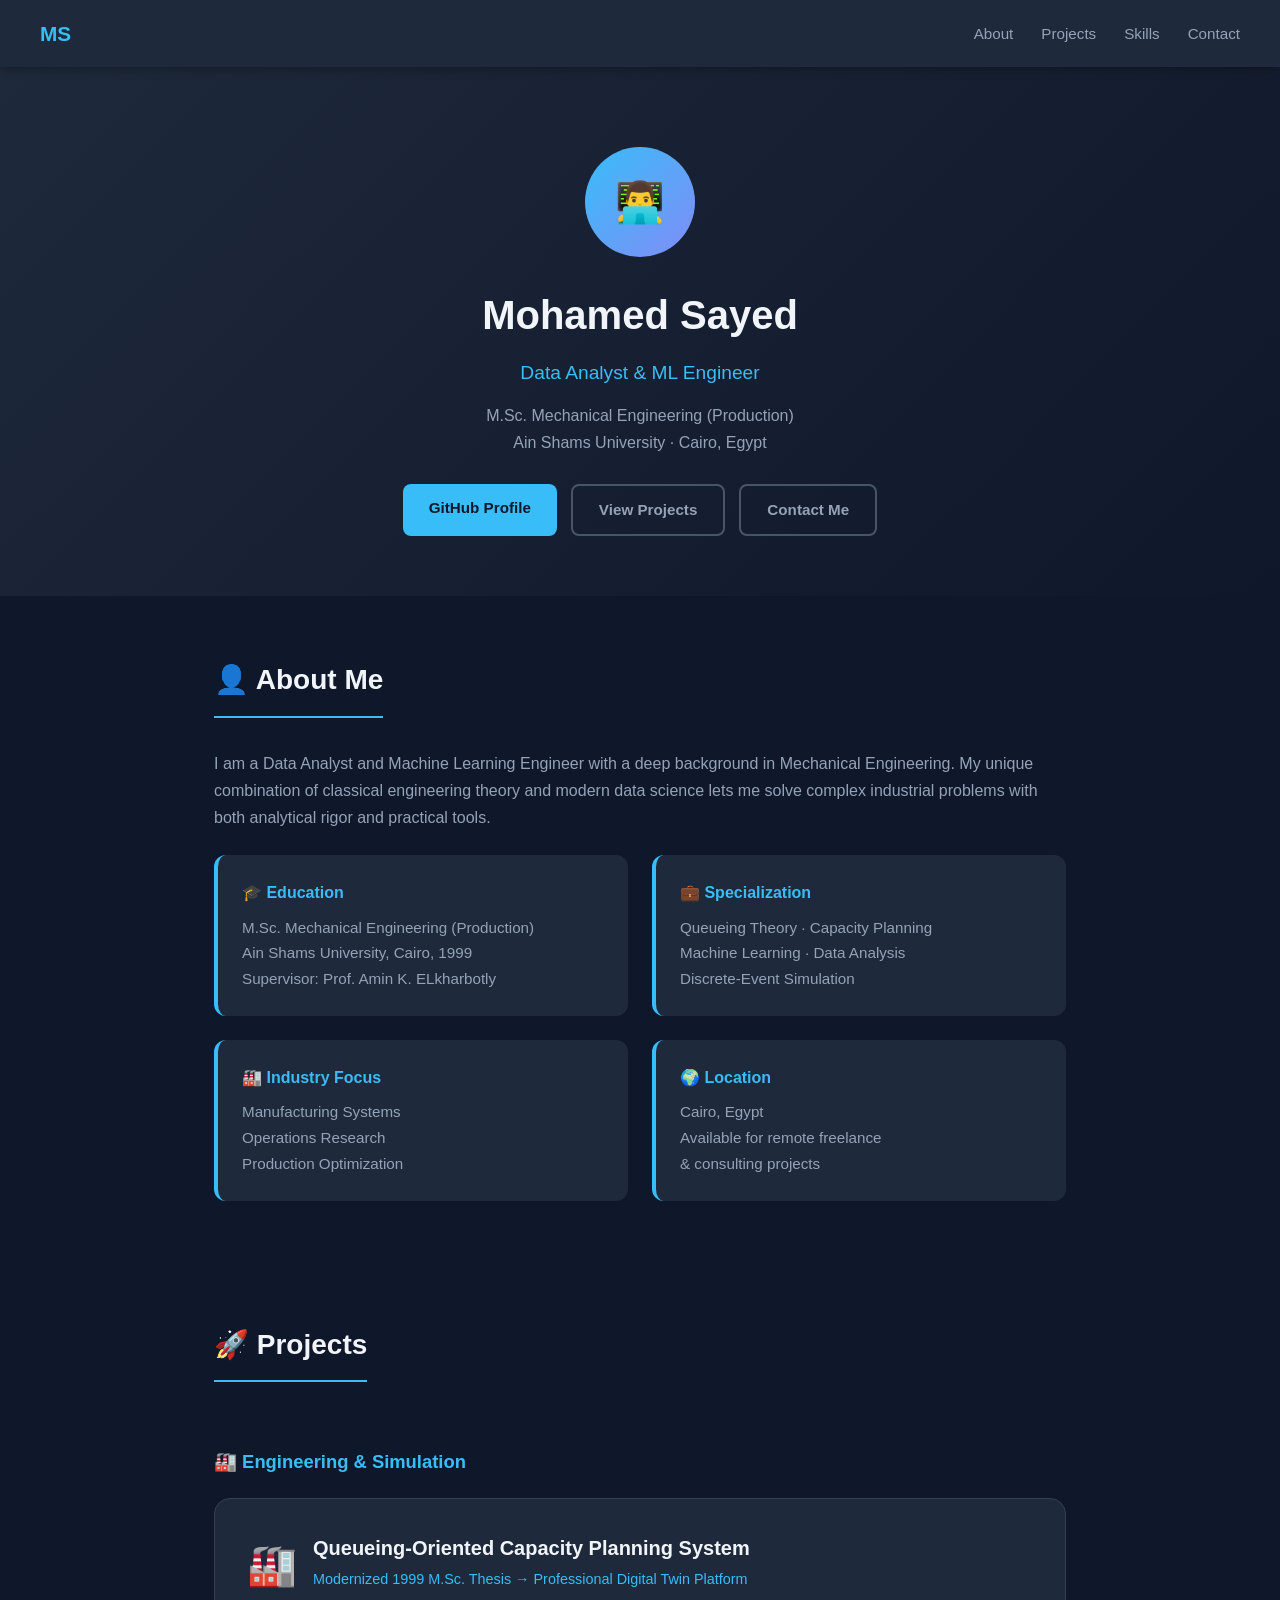
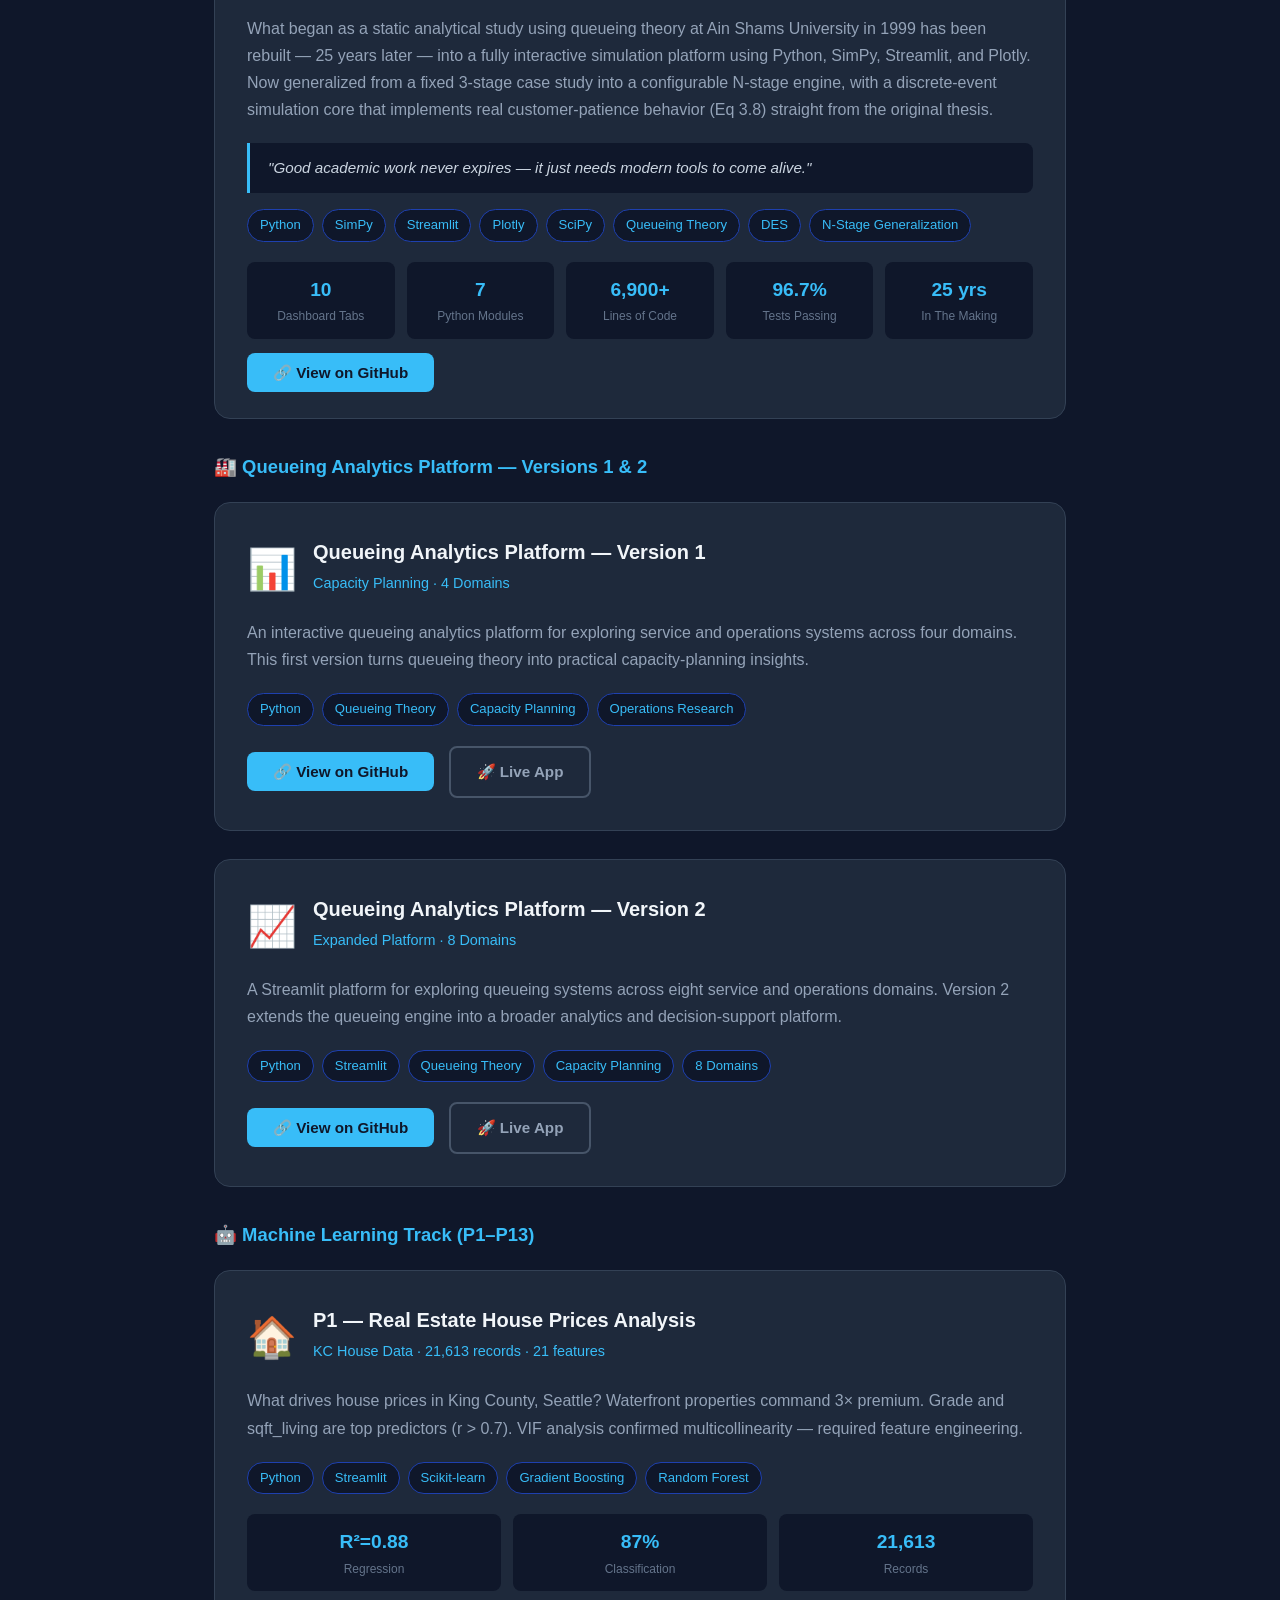
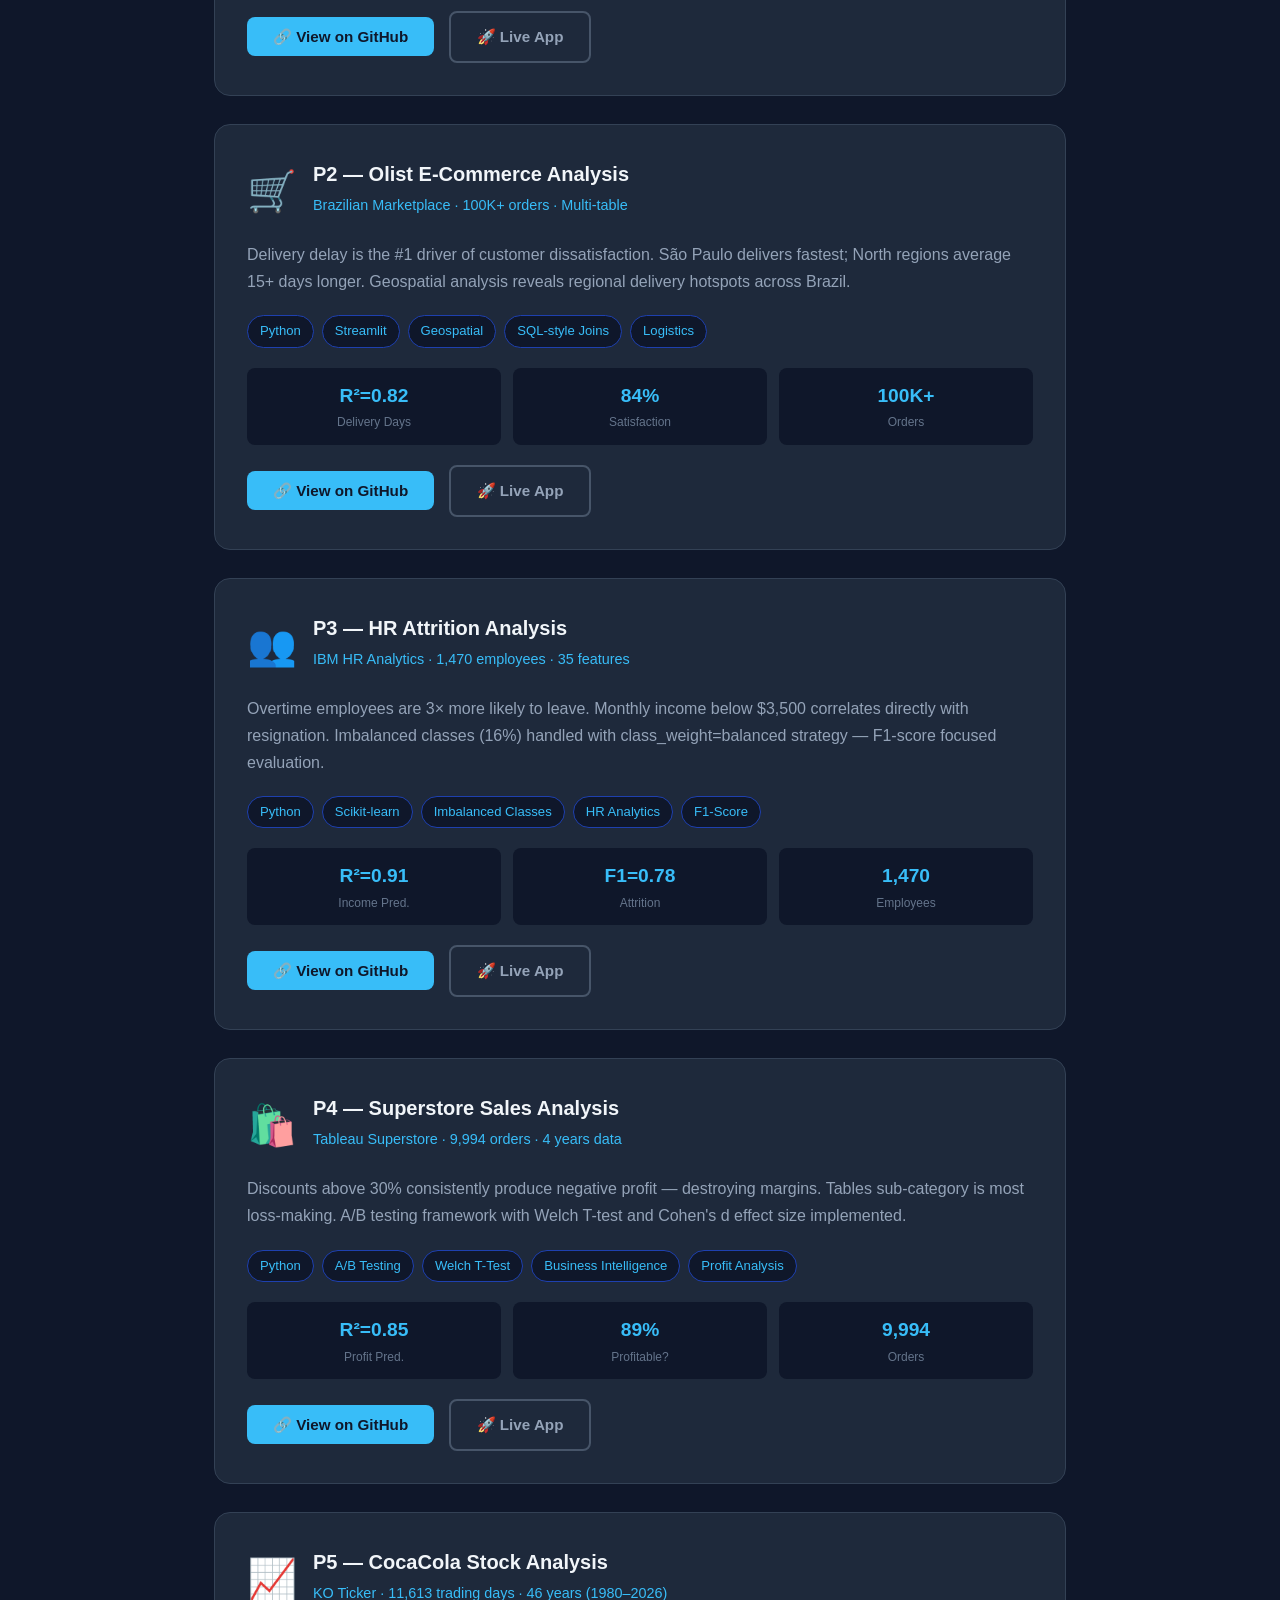
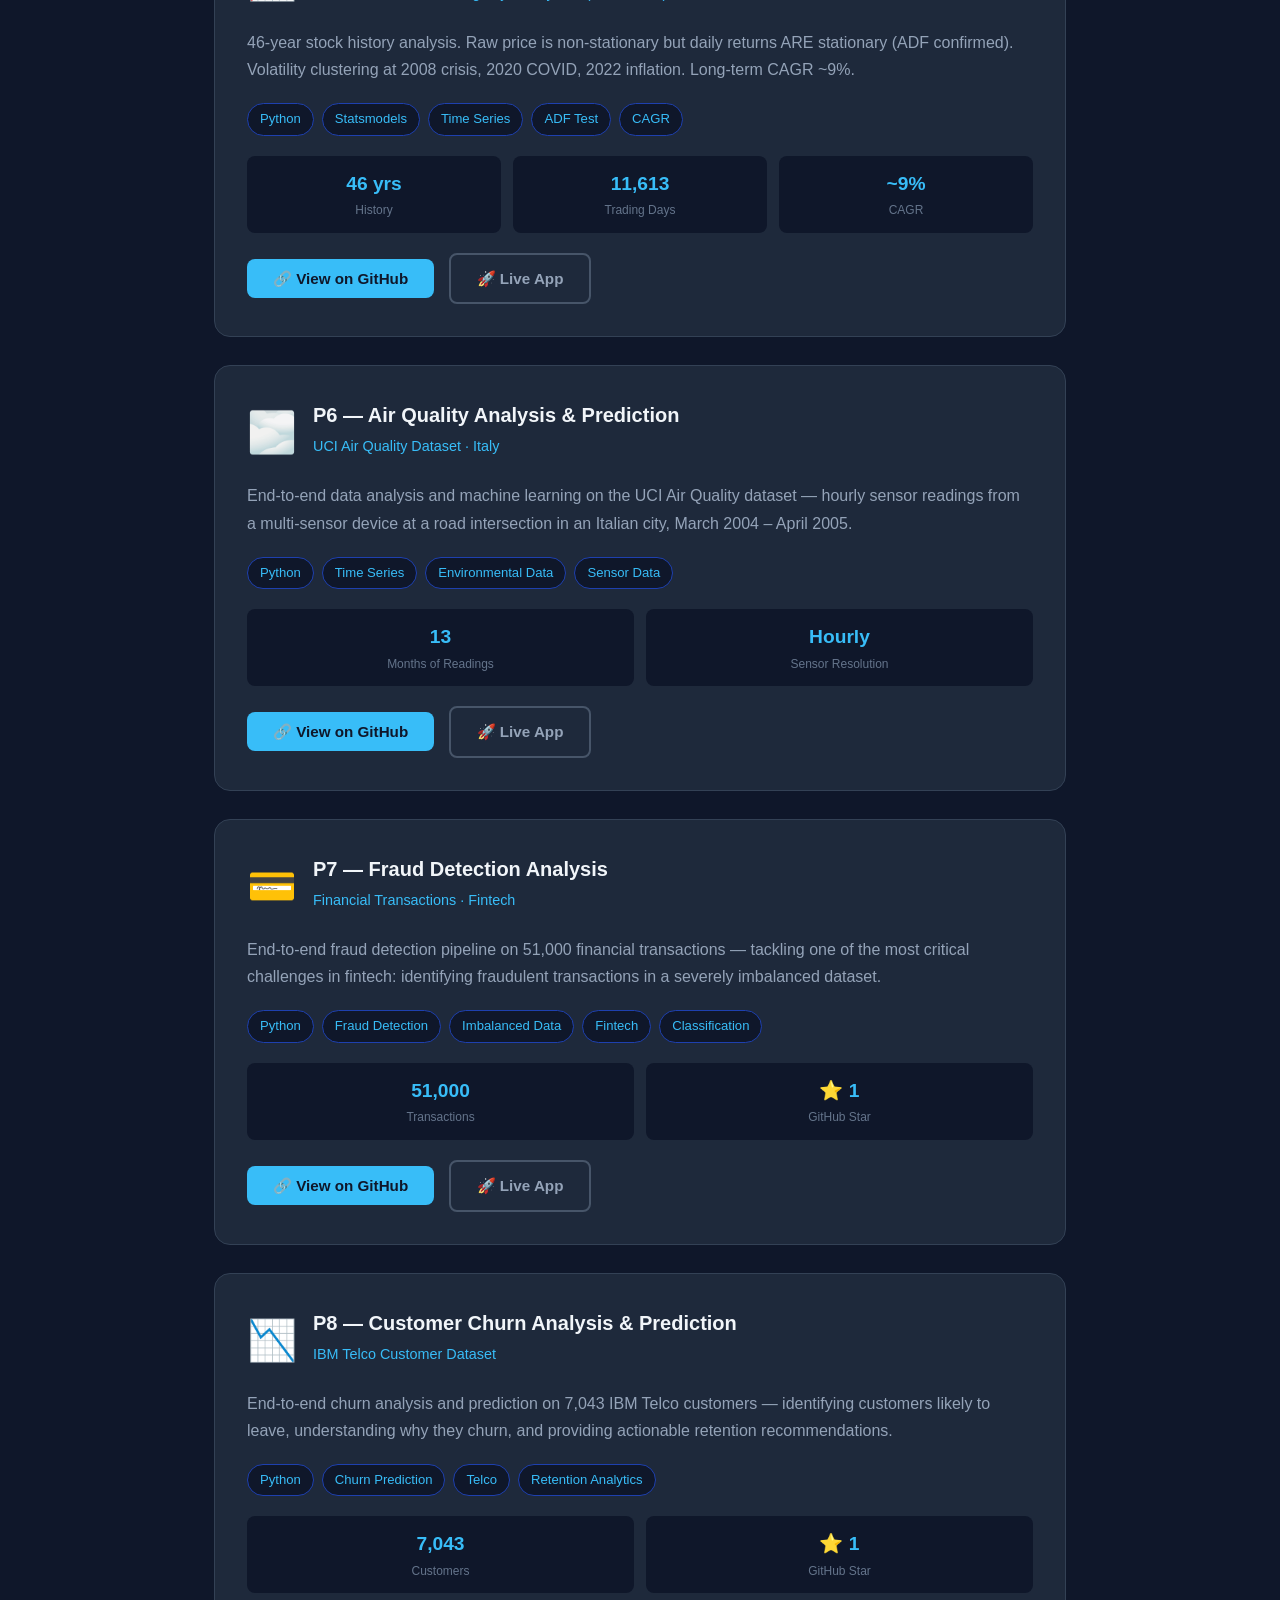
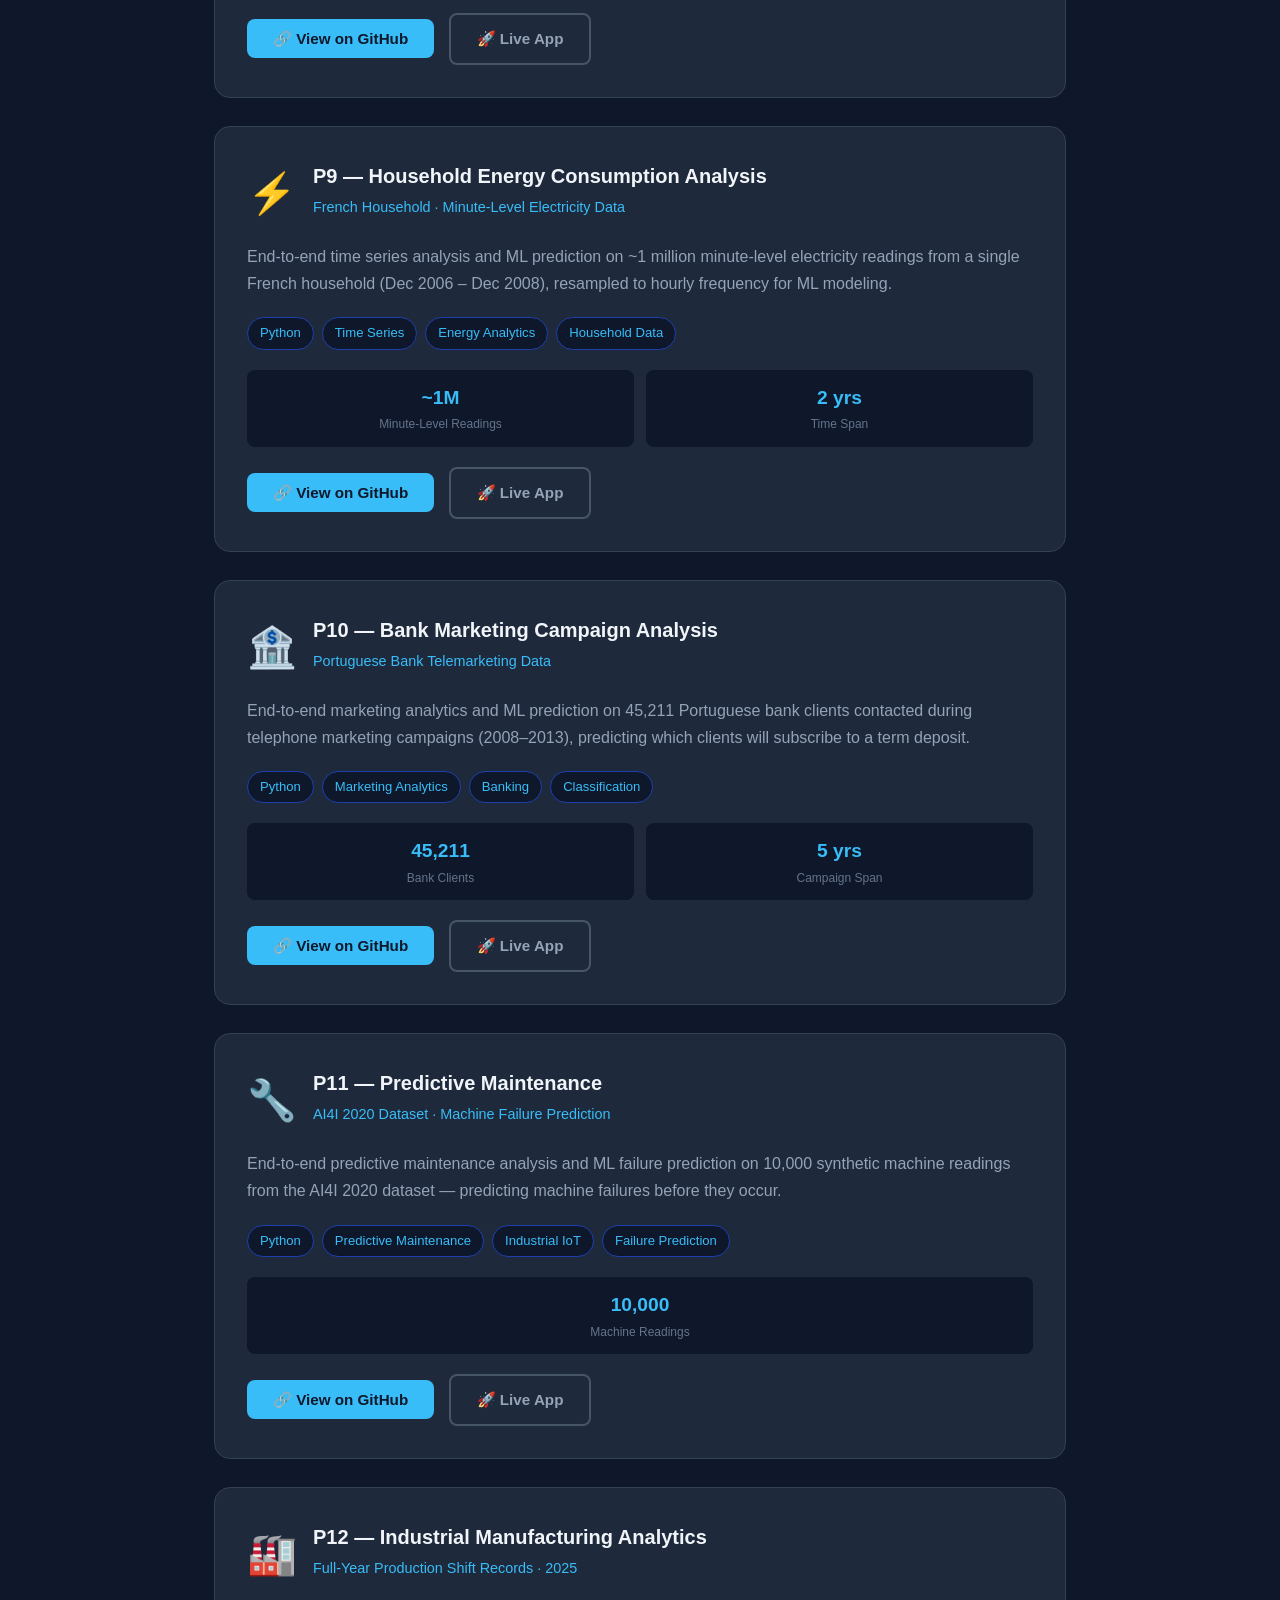
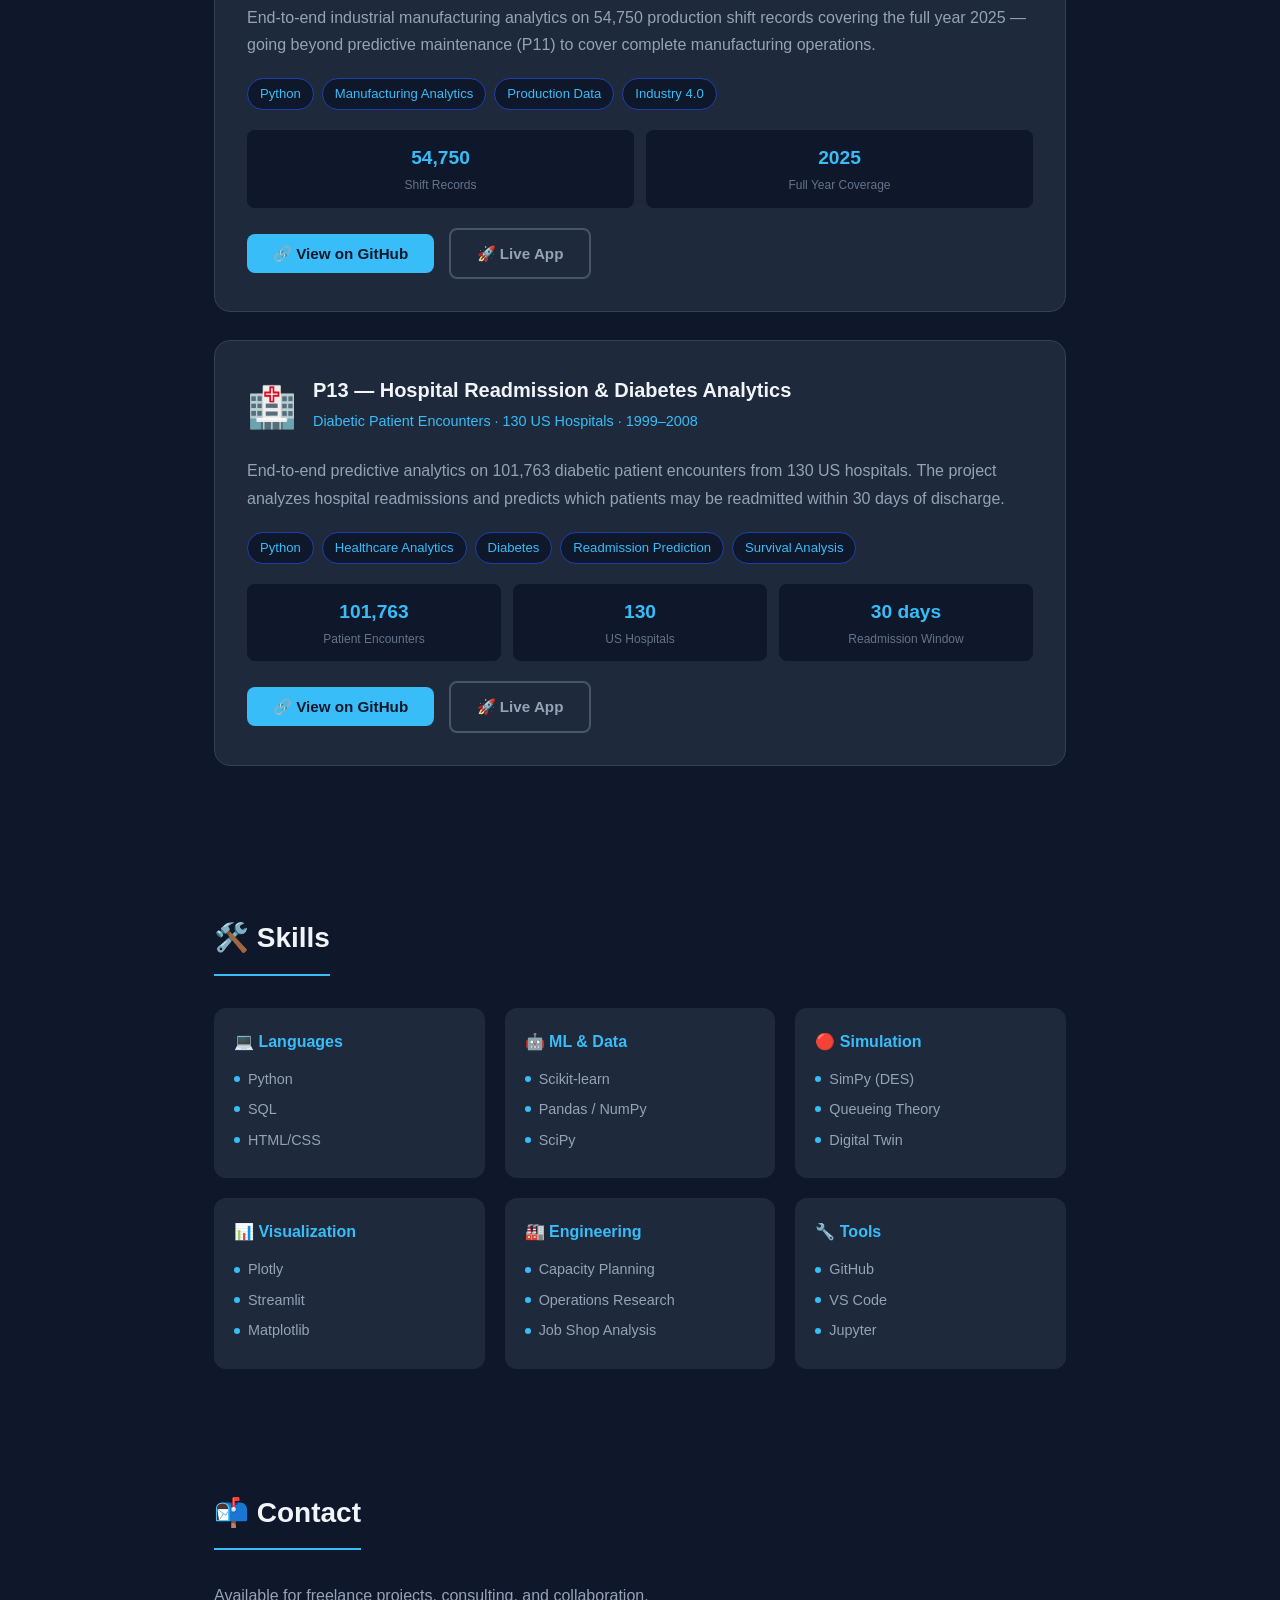
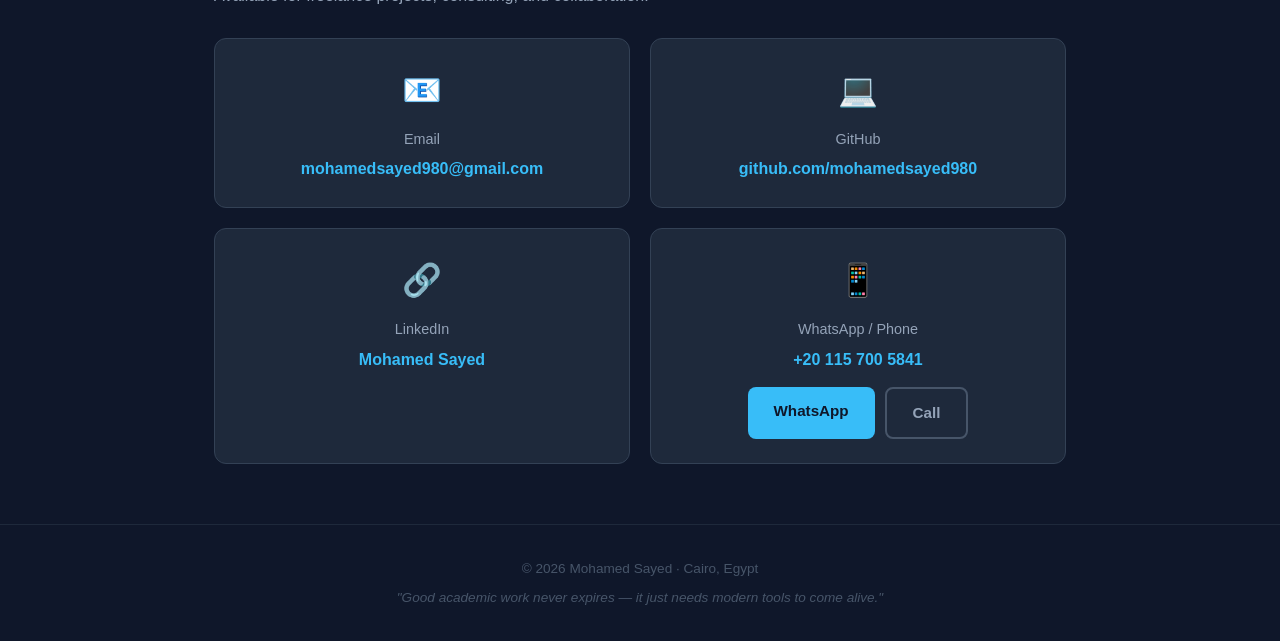
==== index.html @ 277eaaeb "Update print statement from 'Hello' to 'Goodbye'" ====
<!DOCTYPE html>
<html lang="en">
<head>
  <meta charset="UTF-8" />
  <title>Mohamed Sayed | Data Analyst · Manufacturing & Operations Analytics</title>
  <meta name="viewport" content="width=device-width, initial-scale=1.0" />
  <meta name="description" content="KPI dashboards, reporting, statistical analysis and predictive models for manufacturing and operations. 13 live projects.">
  <meta property="og:type" content="website">
  <meta property="og:title" content="Portfolio: 13 Data Analytics Projects | Mohamed Sayed">
  <meta property="og:description" content="KPI dashboards, reporting and predictive models for manufacturing and operations. 13 live Streamlit projects.">
  <meta property="og:url" content="https://mohamedsayed980.github.io/mysite/">
  <meta property="og:image" content="https://mohamedsayed980.github.io/mysite/preview.png">
  
  <style>
    * { margin: 0; padding: 0; box-sizing: border-box; }
    body { font-family: 'Segoe UI', Tahoma, Geneva, Verdana, sans-serif; background: #0f172a; color: #e2e8f0; line-height: 1.7; }
    nav { background: #1e293b; padding: 16px 40px; display: flex; justify-content: space-between; align-items: center; position: sticky; top: 0; z-index: 100; box-shadow: 0 2px 10px rgba(0,0,0,0.3); }
    nav .logo { font-size: 1.3rem; font-weight: 700; color: #38bdf8; }
    nav ul { list-style: none; display: flex; gap: 28px; }
    nav a { color: #94a3b8; text-decoration: none; font-size: 0.95rem; transition: color 0.2s; }
    nav a:hover { color: #38bdf8; }
    .hero { text-align: center; padding: 80px 20px 60px; background: linear-gradient(135deg, #1e293b 0%, #0f172a 100%); }
    .hero .avatar { width: 110px; height: 110px; border-radius: 50%; background: linear-gradient(135deg, #38bdf8, #818cf8); display: flex; align-items: center; justify-content: center; font-size: 2.5rem; margin: 0 auto 24px; }
    .hero h1 { font-size: 2.5rem; font-weight: 800; color: #f1f5f9; margin-bottom: 8px; }
    .hero h2 { font-size: 1.2rem; color: #38bdf8; font-weight: 500; margin-bottom: 12px; }
    .hero p { color: #94a3b8; max-width: 560px; margin: 0 auto 28px; }
    .hero-btns { display: flex; gap: 14px; justify-content: center; flex-wrap: wrap; }
    .btn { padding: 11px 26px; border-radius: 8px; text-decoration: none; font-weight: 600; font-size: 0.95rem; transition: all 0.2s; }
    .btn-primary { background: #38bdf8; color: #0f172a; }
    .btn-primary:hover { background: #0ea5e9; transform: translateY(-2px); }
    .btn-outline { border: 2px solid #475569; color: #94a3b8; }
    .btn-outline:hover { border-color: #38bdf8; color: #38bdf8; transform: translateY(-2px); }
    section { max-width: 900px; margin: 0 auto; padding: 60px 24px; }
    section h2 { font-size: 1.75rem; color: #f1f5f9; margin-bottom: 32px; padding-bottom: 12px; border-bottom: 2px solid #38bdf8; display: inline-block; }
    .cat-header { color: #38bdf8; margin: 32px 0 20px; font-size: 1.15rem; font-weight: 700; }
    .about-grid { display: grid; grid-template-columns: 1fr 1fr; gap: 24px; margin-top: 16px; }
    @media(max-width:640px){ .about-grid{ grid-template-columns:1fr; } }
    .about-card { background: #1e293b; border-radius: 12px; padding: 24px; border-left: 4px solid #38bdf8; }
    .about-card h4 { color: #38bdf8; margin-bottom: 8px; }
    .about-card p { color: #94a3b8; font-size: 0.95rem; }
    .project-card { background: #1e293b; border-radius: 16px; padding: 32px; margin-bottom: 28px; border: 1px solid #334155; transition: border-color 0.2s, transform 0.2s; }
    .project-card:hover { border-color: #38bdf8; transform: translateY(-3px); }
    .project-header { display: flex; align-items: flex-start; gap: 16px; margin-bottom: 16px; }
    .project-icon { font-size: 2.5rem; flex-shrink: 0; }
    .project-title { color: #f1f5f9; font-size: 1.25rem; font-weight: 700; }
    .project-subtitle { color: #38bdf8; font-size: 0.9rem; margin-top: 2px; }
    .project-desc { color: #94a3b8; margin-bottom: 20px; }
    .project-quote { background: #0f172a; border-left: 3px solid #38bdf8; padding: 12px 18px; margin: 16px 0; border-radius: 0 8px 8px 0; font-style: italic; color: #cbd5e1; font-size: 0.95rem; }
    .tags { display: flex; flex-wrap: wrap; gap: 8px; margin-bottom: 20px; }
    .tag { background: #0f172a; color: #38bdf8; padding: 4px 12px; border-radius: 20px; font-size: 0.82rem; border: 1px solid #1e40af; }
    .project-stats { display: grid; grid-template-columns: repeat(auto-fit, minmax(120px,1fr)); gap: 12px; margin-bottom: 20px; }
    .stat-box { background: #0f172a; padding: 12px; border-radius: 8px; text-align: center; }
    .stat-num { font-size: 1.2rem; font-weight: 700; color: #38bdf8; }
    .stat-lbl { font-size: 0.75rem; color: #64748b; }
    .skills-grid { display: grid; grid-template-columns: repeat(auto-fit, minmax(200px,1fr)); gap: 20px; }
    .skill-group { background: #1e293b; border-radius: 12px; padding: 20px; }
    .skill-group h4 { color: #38bdf8; margin-bottom: 12px; }
    .skill-item { display: flex; align-items: center; gap: 8px; color: #94a3b8; margin-bottom: 6px; font-size: 0.9rem; }
    .skill-dot { width: 6px; height: 6px; border-radius: 50%; background: #38bdf8; flex-shrink: 0; }
    .contact-grid { display: grid; grid-template-columns: 1fr 1fr; gap: 20px; }
    @media(max-width:640px){ .contact-grid{ grid-template-columns:1fr; } }
    .contact-card { background: #1e293b; border-radius: 12px; padding: 24px; text-align: center; text-decoration: none; transition: transform 0.2s, border-color 0.2s; border: 1px solid #334155; display: block; }
    .contact-card:hover { transform: translateY(-3px); border-color: #38bdf8; }
    .contact-icon { font-size: 2rem; margin-bottom: 10px; }
    .contact-label { color: #94a3b8; font-size: 0.9rem; margin-bottom: 4px; }
    .contact-value { color: #38bdf8; font-weight: 600; }
    footer { text-align: center; padding: 32px; color: #475569; font-size: 0.85rem; border-top: 1px solid #1e293b; }
  </style>
</head>
<body>

<nav>
  <div class="logo">MS</div>
  <ul>
    <li><a href="#about">About</a></li>
    <li><a href="#projects">Projects</a></li>
    <li><a href="#skills">Skills</a></li>
    <li><a href="#contact">Contact</a></li>
  </ul>
</nav>

<div class="hero">
  <div class="avatar">👨‍💻</div>
  <h1>Mohamed Sayed</h1>
  <h2>Data Analyst &amp; ML Engineer</h2>
  <p>M.Sc. Mechanical Engineering (Production)<br>Ain Shams University · Cairo, Egypt</p>
  <div class="hero-btns">
    <a href="https://github.com/mohamedsayed980" target="_blank" class="btn btn-primary">GitHub Profile</a>
    <a href="#projects" class="btn btn-outline">View Projects</a>
    <a href="#contact" class="btn btn-outline">Contact Me</a>
  </div>
</div>

<section id="about">
  <h2>👤 About Me</h2>
  <p style="color:#94a3b8; margin-bottom:24px;">I am a Data Analyst and Machine Learning Engineer with a deep background in Mechanical Engineering. My unique combination of classical engineering theory and modern data science lets me solve complex industrial problems with both analytical rigor and practical tools.</p>
  <div class="about-grid">
    <div class="about-card">
      <h4>🎓 Education</h4>
      <p>M.Sc. Mechanical Engineering (Production)<br>Ain Shams University, Cairo, 1999<br>Supervisor: Prof. Amin K. ELkharbotly</p>
    </div>
    <div class="about-card">
      <h4>💼 Specialization</h4>
      <p>Queueing Theory · Capacity Planning<br>Machine Learning · Data Analysis<br>Discrete-Event Simulation</p>
    </div>
    <div class="about-card">
      <h4>🏭 Industry Focus</h4>
      <p>Manufacturing Systems<br>Operations Research<br>Production Optimization</p>
    </div>
    <div class="about-card">
      <h4>🌍 Location</h4>
      <p>Cairo, Egypt<br>Available for remote freelance<br>&amp; consulting projects</p>
    </div>
  </div>
</section>

<section id="projects">
  <h2>🚀 Projects</h2>

  <!-- ── ENGINEERING ── -->
  <p class="cat-header">🏭 Engineering &amp; Simulation</p>

  <div class="project-card">
    <div class="project-header">
      <div class="project-icon">🏭</div>
      <div>
        <div class="project-title">Queueing-Oriented Capacity Planning System</div>
        <div class="project-subtitle">Modernized 1999 M.Sc. Thesis → Professional Digital Twin Platform</div>
      </div>
    </div>
    <p class="project-desc">What began as a static analytical study using queueing theory at Ain Shams University in 1999 has been rebuilt — 25 years later — into a fully interactive simulation platform using Python, SimPy, Streamlit, and Plotly. Now generalized from a fixed 3-stage case study into a configurable N-stage engine, with a discrete-event simulation core that implements real customer-patience behavior (Eq 3.8) straight from the original thesis.</p>
    <div class="project-quote">"Good academic work never expires — it just needs modern tools to come alive."</div>
    <div class="tags">
      <span class="tag">Python</span><span class="tag">SimPy</span><span class="tag">Streamlit</span><span class="tag">Plotly</span><span class="tag">SciPy</span><span class="tag">Queueing Theory</span><span class="tag">DES</span><span class="tag">N-Stage Generalization</span>
    </div>
    <div class="project-stats">
      <div class="stat-box"><div class="stat-num">10</div><div class="stat-lbl">Dashboard Tabs</div></div>
      <div class="stat-box"><div class="stat-num">7</div><div class="stat-lbl">Python Modules</div></div>
      <div class="stat-box"><div class="stat-num">6,900+</div><div class="stat-lbl">Lines of Code</div></div>
      <div class="stat-box"><div class="stat-num">96.7%</div><div class="stat-lbl">Tests Passing</div></div>
      <div class="stat-box"><div class="stat-num">25 yrs</div><div class="stat-lbl">In The Making</div></div>
    </div>
    <a href="https://github.com/mohamedsayed980/queueing-capacity-planning" target="_blank" class="btn btn-primary">🔗 View on GitHub</a>
  </div>

  <!-- ── QUEUEING ANALYTICS PLATFORM ── -->
  <p class="cat-header">🏭 Queueing Analytics Platform — Versions 1 &amp; 2</p>

  <div class="project-card">
    <div class="project-header">
      <div class="project-icon">📊</div>
      <div>
        <div class="project-title">Queueing Analytics Platform — Version 1</div>
        <div class="project-subtitle">Capacity Planning · 4 Domains</div>
      </div>
    </div>
    <p class="project-desc">An interactive queueing analytics platform for exploring service and operations systems across four domains. This first version turns queueing theory into practical capacity-planning insights.</p>
    <div class="tags">
      <span class="tag">Python</span><span class="tag">Queueing Theory</span><span class="tag">Capacity Planning</span><span class="tag">Operations Research</span>
    </div>
    <a href="https://github.com/mohamedsayed980/Queueing_Analytics_Platform_V_1_4Domains" target="_blank" rel="noopener noreferrer" class="btn btn-primary">🔗 View on GitHub</a>
    <a href="https://queuinganalyticsplatformv14domains-5uistojdus84x52pcknz9z.streamlit.app/" target="_blank" rel="noopener noreferrer" class="btn btn-outline" style="display:inline-block;margin-left:10px">🚀 Live App</a>
  </div>

  <div class="project-card">
    <div class="project-header">
      <div class="project-icon">📈</div>
      <div>
        <div class="project-title">Queueing Analytics Platform — Version 2</div>
        <div class="project-subtitle">Expanded Platform · 8 Domains</div>
      </div>
    </div>
    <p class="project-desc">A Streamlit platform for exploring queueing systems across eight service and operations domains. Version 2 extends the queueing engine into a broader analytics and decision-support platform.</p>
    <div class="tags">
      <span class="tag">Python</span><span class="tag">Streamlit</span><span class="tag">Queueing Theory</span><span class="tag">Capacity Planning</span><span class="tag">8 Domains</span>
    </div>
    <a href="https://github.com/mohamedsayed980/Queueing_Analytics-_Platform_V2_-8Domains" target="_blank" rel="noopener noreferrer" class="btn btn-primary">🔗 View on GitHub</a>
    <a href="https://queueinganalytics-platformv2-8domains-btknnzgkztu7dndfwwjeq8.streamlit.app/" target="_blank" rel="noopener noreferrer" class="btn btn-outline" style="display:inline-block;margin-left:10px">🚀 Live App</a>
  </div>
  <!-- ── ML TRACK ── -->
  <p class="cat-header">🤖 Machine Learning Track (P1–P13)</p>

  <div class="project-card">
    <div class="project-header">
      <div class="project-icon">🏠</div>
      <div>
        <div class="project-title">P1 — Real Estate House Prices Analysis</div>
        <div class="project-subtitle">KC House Data · 21,613 records · 21 features</div>
      </div>
    </div>
    <p class="project-desc">What drives house prices in King County, Seattle? Waterfront properties command 3× premium. Grade and sqft_living are top predictors (r &gt; 0.7). VIF analysis confirmed multicollinearity — required feature engineering.</p>
    <div class="tags">
      <span class="tag">Python</span><span class="tag">Streamlit</span><span class="tag">Scikit-learn</span><span class="tag">Gradient Boosting</span><span class="tag">Random Forest</span>
    </div>
    <div class="project-stats">
      <div class="stat-box"><div class="stat-num">R²=0.88</div><div class="stat-lbl">Regression</div></div>
      <div class="stat-box"><div class="stat-num">87%</div><div class="stat-lbl">Classification</div></div>
      <div class="stat-box"><div class="stat-num">21,613</div><div class="stat-lbl">Records</div></div>
    </div>
    <a href="https://github.com/mohamedsayed980/House_Prices_Analysis" target="_blank" class="btn btn-primary">🔗 View on GitHub</a>
    <a href="https://housepricesanalysis-nfcbtigbexd9d2s5sg86hy.streamlit.app/" target="_blank" rel="noopener noreferrer" class="btn btn-outline" style="display:inline-block;margin-left:10px">🚀 Live App</a>
  </div>

  <div class="project-card">
    <div class="project-header">
      <div class="project-icon">🛒</div>
      <div>
        <div class="project-title">P2 — Olist E-Commerce Analysis</div>
        <div class="project-subtitle">Brazilian Marketplace · 100K+ orders · Multi-table</div>
      </div>
    </div>
    <p class="project-desc">Delivery delay is the #1 driver of customer dissatisfaction. São Paulo delivers fastest; North regions average 15+ days longer. Geospatial analysis reveals regional delivery hotspots across Brazil.</p>
    <div class="tags">
      <span class="tag">Python</span><span class="tag">Streamlit</span><span class="tag">Geospatial</span><span class="tag">SQL-style Joins</span><span class="tag">Logistics</span>
    </div>
    <div class="project-stats">
      <div class="stat-box"><div class="stat-num">R²=0.82</div><div class="stat-lbl">Delivery Days</div></div>
      <div class="stat-box"><div class="stat-num">84%</div><div class="stat-lbl">Satisfaction</div></div>
      <div class="stat-box"><div class="stat-num">100K+</div><div class="stat-lbl">Orders</div></div>
    </div>
    <a href="https://github.com/mohamedsayed980/P2_Olist-E-Commerce-Brazil-" target="_blank" class="btn btn-primary">🔗 View on GitHub</a>
    <a href="https://g87ymnum6ncifmbfdz2h5f.streamlit.app/" target="_blank" rel="noopener noreferrer" class="btn btn-outline" style="display:inline-block;margin-left:10px">🚀 Live App</a>
  </div>

  <div class="project-card">
    <div class="project-header">
      <div class="project-icon">👥</div>
      <div>
        <div class="project-title">P3 — HR Attrition Analysis</div>
        <div class="project-subtitle">IBM HR Analytics · 1,470 employees · 35 features</div>
      </div>
    </div>
    <p class="project-desc">Overtime employees are 3× more likely to leave. Monthly income below $3,500 correlates directly with resignation. Imbalanced classes (16%) handled with class_weight=balanced strategy — F1-score focused evaluation.</p>
    <div class="tags">
      <span class="tag">Python</span><span class="tag">Scikit-learn</span><span class="tag">Imbalanced Classes</span><span class="tag">HR Analytics</span><span class="tag">F1-Score</span>
    </div>
    <div class="project-stats">
      <div class="stat-box"><div class="stat-num">R²=0.91</div><div class="stat-lbl">Income Pred.</div></div>
      <div class="stat-box"><div class="stat-num">F1=0.78</div><div class="stat-lbl">Attrition</div></div>
      <div class="stat-box"><div class="stat-num">1,470</div><div class="stat-lbl">Employees</div></div>
    </div>
    <a href="https://github.com/mohamedsayed980/P3-IBM_HR_employee-Attrition" target="_blank" class="btn btn-primary">🔗 View on GitHub</a>
    <a href="https://p3-ibmhremployee-attrition.streamlit.app/" target="_blank" rel="noopener noreferrer" class="btn btn-outline" style="display:inline-block;margin-left:10px">🚀 Live App</a>
  </div>

  <div class="project-card">
    <div class="project-header">
      <div class="project-icon">🛍️</div>
      <div>
        <div class="project-title">P4 — Superstore Sales Analysis</div>
        <div class="project-subtitle">Tableau Superstore · 9,994 orders · 4 years data</div>
      </div>
    </div>
    <p class="project-desc">Discounts above 30% consistently produce negative profit — destroying margins. Tables sub-category is most loss-making. A/B testing framework with Welch T-test and Cohen's d effect size implemented.</p>
    <div class="tags">
      <span class="tag">Python</span><span class="tag">A/B Testing</span><span class="tag">Welch T-Test</span><span class="tag">Business Intelligence</span><span class="tag">Profit Analysis</span>
    </div>
    <div class="project-stats">
      <div class="stat-box"><div class="stat-num">R²=0.85</div><div class="stat-lbl">Profit Pred.</div></div>
      <div class="stat-box"><div class="stat-num">89%</div><div class="stat-lbl">Profitable?</div></div>
      <div class="stat-box"><div class="stat-num">9,994</div><div class="stat-lbl">Orders</div></div>
    </div>
    <a href="https://github.com/mohamedsayed980/P4_Superstore-_-2015-2018" target="_blank" class="btn btn-primary">🔗 View on GitHub</a>
    <a href="https://p4superstore--2015-2018-bqt5juoslyute9cgnpxbxo.streamlit.app/" target="_blank" rel="noopener noreferrer" class="btn btn-outline" style="display:inline-block;margin-left:10px">🚀 Live App</a>
  </div>

  <div class="project-card">
    <div class="project-header">
      <div class="project-icon">📈</div>
      <div>
        <div class="project-title">P5 — CocaCola Stock Analysis</div>
        <div class="project-subtitle">KO Ticker · 11,613 trading days · 46 years (1980–2026)</div>
      </div>
    </div>
    <p class="project-desc">46-year stock history analysis. Raw price is non-stationary but daily returns ARE stationary (ADF confirmed). Volatility clustering at 2008 crisis, 2020 COVID, 2022 inflation. Long-term CAGR ~9%.</p>
    <div class="tags">
      <span class="tag">Python</span><span class="tag">Statsmodels</span><span class="tag">Time Series</span><span class="tag">ADF Test</span><span class="tag">CAGR</span>
    </div>
    <div class="project-stats">
      <div class="stat-box"><div class="stat-num">46 yrs</div><div class="stat-lbl">History</div></div>
      <div class="stat-box"><div class="stat-num">11,613</div><div class="stat-lbl">Trading Days</div></div>
      <div class="stat-box"><div class="stat-num">~9%</div><div class="stat-lbl">CAGR</div></div>
    </div>
    <a href="https://github.com/mohamedsayed980/P5_KO_CocaCola_Stock_Prices_1980_2026" target="_blank" class="btn btn-primary">🔗 View on GitHub</a>
    <a href="https://p5-kococacolastockprices19802026-ksh4wmggbfm8qctmnjd3z9.streamlit.app/" target="_blank" rel="noopener noreferrer" class="btn btn-outline" style="display:inline-block;margin-left:10px">🚀 Live App</a>
  </div>

  <div class="project-card">
    <div class="project-header">
      <div class="project-icon">🌫️</div>
      <div>
        <div class="project-title">P6 — Air Quality Analysis & Prediction</div>
        <div class="project-subtitle">UCI Air Quality Dataset · Italy</div>
      </div>
    </div>
    <p class="project-desc">End-to-end data analysis and machine learning on the UCI Air Quality dataset — hourly sensor readings from a multi-sensor device at a road intersection in an Italian city, March 2004 – April 2005.</p>
    <div class="tags">
      <span class="tag">Python</span><span class="tag">Time Series</span><span class="tag">Environmental Data</span><span class="tag">Sensor Data</span>
    </div>
    <div class="project-stats">
      <div class="stat-box"><div class="stat-num">13</div><div class="stat-lbl">Months of Readings</div></div>
      <div class="stat-box"><div class="stat-num">Hourly</div><div class="stat-lbl">Sensor Resolution</div></div>
    </div>
    <a href="https://github.com/mohamedsayed980/-P6-Air-Quality-Analysis-Prediction" target="_blank" class="btn btn-primary">🔗 View on GitHub</a>
    <a href="https://p6-air-quality-analysis-prediction.streamlit.app/" target="_blank" rel="noopener noreferrer" class="btn btn-outline" style="display:inline-block;margin-left:10px">🚀 Live App</a>
  </div>

  <div class="project-card">
    <div class="project-header">
      <div class="project-icon">💳</div>
      <div>
        <div class="project-title">P7 — Fraud Detection Analysis</div>
        <div class="project-subtitle">Financial Transactions · Fintech</div>
      </div>
    </div>
    <p class="project-desc">End-to-end fraud detection pipeline on 51,000 financial transactions — tackling one of the most critical challenges in fintech: identifying fraudulent transactions in a severely imbalanced dataset.</p>
    <div class="tags">
      <span class="tag">Python</span><span class="tag">Fraud Detection</span><span class="tag">Imbalanced Data</span><span class="tag">Fintech</span><span class="tag">Classification</span>
    </div>
    <div class="project-stats">
      <div class="stat-box"><div class="stat-num">51,000</div><div class="stat-lbl">Transactions</div></div>
      <div class="stat-box"><div class="stat-num">⭐ 1</div><div class="stat-lbl">GitHub Star</div></div>
    </div>
    <a href="https://github.com/mohamedsayed980/P7_Fraud-Detection-Analysis" target="_blank" class="btn btn-primary">🔗 View on GitHub</a>
    <a href="https://p7-fraud-detection-analysis-ncm4akmgttfcwia7sbnmb9.streamlit.app/" target="_blank" rel="noopener noreferrer" class="btn btn-outline" style="display:inline-block;margin-left:10px">🚀 Live App</a>
  </div>

  <div class="project-card">
    <div class="project-header">
      <div class="project-icon">📉</div>
      <div>
        <div class="project-title">P8 — Customer Churn Analysis & Prediction</div>
        <div class="project-subtitle">IBM Telco Customer Dataset</div>
      </div>
    </div>
    <p class="project-desc">End-to-end churn analysis and prediction on 7,043 IBM Telco customers — identifying customers likely to leave, understanding why they churn, and providing actionable retention recommendations.</p>
    <div class="tags">
      <span class="tag">Python</span><span class="tag">Churn Prediction</span><span class="tag">Telco</span><span class="tag">Retention Analytics</span>
    </div>
    <div class="project-stats">
      <div class="stat-box"><div class="stat-num">7,043</div><div class="stat-lbl">Customers</div></div>
      <div class="stat-box"><div class="stat-num">⭐ 1</div><div class="stat-lbl">GitHub Star</div></div>
    </div>
    <a href="https://github.com/mohamedsayed980/-P8-Customer-Churn-Analysis-Prediction" target="_blank" class="btn btn-primary">🔗 View on GitHub</a>
    <a href="https://p8-customer-churn-analysis-prediction.streamlit.app/" target="_blank" rel="noopener noreferrer" class="btn btn-outline" style="display:inline-block;margin-left:10px">🚀 Live App</a>
  </div>

  <div class="project-card">
    <div class="project-header">
      <div class="project-icon">⚡</div>
      <div>
        <div class="project-title">P9 — Household Energy Consumption Analysis</div>
        <div class="project-subtitle">French Household · Minute-Level Electricity Data</div>
      </div>
    </div>
    <p class="project-desc">End-to-end time series analysis and ML prediction on ~1 million minute-level electricity readings from a single French household (Dec 2006 – Dec 2008), resampled to hourly frequency for ML modeling.</p>
    <div class="tags">
      <span class="tag">Python</span><span class="tag">Time Series</span><span class="tag">Energy Analytics</span><span class="tag">Household Data</span>
    </div>
    <div class="project-stats">
      <div class="stat-box"><div class="stat-num">~1M</div><div class="stat-lbl">Minute-Level Readings</div></div>
      <div class="stat-box"><div class="stat-num">2 yrs</div><div class="stat-lbl">Time Span</div></div>
    </div>
    <a href="https://github.com/mohamedsayed980/-P9-Household-Energy-Consumption-Analysis-Prediction" target="_blank" class="btn btn-primary">🔗 View on GitHub</a>
    <a href="https://p9-household-energy-consumption-analysis-prediction.streamlit.app/" target="_blank" rel="noopener noreferrer" class="btn btn-outline" style="display:inline-block;margin-left:10px">🚀 Live App</a>
  </div>

  <div class="project-card">
    <div class="project-header">
      <div class="project-icon">🏦</div>
      <div>
        <div class="project-title">P10 — Bank Marketing Campaign Analysis</div>
        <div class="project-subtitle">Portuguese Bank Telemarketing Data</div>
      </div>
    </div>
    <p class="project-desc">End-to-end marketing analytics and ML prediction on 45,211 Portuguese bank clients contacted during telephone marketing campaigns (2008–2013), predicting which clients will subscribe to a term deposit.</p>
    <div class="tags">
      <span class="tag">Python</span><span class="tag">Marketing Analytics</span><span class="tag">Banking</span><span class="tag">Classification</span>
    </div>
    <div class="project-stats">
      <div class="stat-box"><div class="stat-num">45,211</div><div class="stat-lbl">Bank Clients</div></div>
      <div class="stat-box"><div class="stat-num">5 yrs</div><div class="stat-lbl">Campaign Span</div></div>
    </div>
    <a href="https://github.com/mohamedsayed980/-P10-Bank-Marketing-Campaign-Analysis-Prediction" target="_blank" class="btn btn-primary">🔗 View on GitHub</a>
    <a href="https://p10-bank-marketing-campaign-analysis-prediction.streamlit.app/" target="_blank" rel="noopener noreferrer" class="btn btn-outline" style="display:inline-block;margin-left:10px">🚀 Live App</a>
  </div>

  <div class="project-card">
    <div class="project-header">
      <div class="project-icon">🔧</div>
      <div>
        <div class="project-title">P11 — Predictive Maintenance</div>
        <div class="project-subtitle">AI4I 2020 Dataset · Machine Failure Prediction</div>
      </div>
    </div>
    <p class="project-desc">End-to-end predictive maintenance analysis and ML failure prediction on 10,000 synthetic machine readings from the AI4I 2020 dataset — predicting machine failures before they occur.</p>
    <div class="tags">
      <span class="tag">Python</span><span class="tag">Predictive Maintenance</span><span class="tag">Industrial IoT</span><span class="tag">Failure Prediction</span>
    </div>
    <div class="project-stats">
      <div class="stat-box"><div class="stat-num">10,000</div><div class="stat-lbl">Machine Readings</div></div>
    </div>
    <a href="https://github.com/mohamedsayed980/P11_predictive_maintenance_AI4I2020" target="_blank" class="btn btn-primary">🔗 View on GitHub</a>
    <a href="https://m3-p11-predictive-maintenance.streamlit.app/" target="_blank" rel="noopener noreferrer" class="btn btn-outline" style="display:inline-block;margin-left:10px">🚀 Live App</a>
  </div>

  <div class="project-card">
    <div class="project-header">
      <div class="project-icon">🏭</div>
      <div>
        <div class="project-title">P12 — Industrial Manufacturing Analytics</div>
        <div class="project-subtitle">Full-Year Production Shift Records · 2025</div>
      </div>
    </div>
    <p class="project-desc">End-to-end industrial manufacturing analytics on 54,750 production shift records covering the full year 2025 — going beyond predictive maintenance (P11) to cover complete manufacturing operations.</p>
    <div class="tags">
      <span class="tag">Python</span><span class="tag">Manufacturing Analytics</span><span class="tag">Production Data</span><span class="tag">Industry 4.0</span>
    </div>
    <div class="project-stats">
      <div class="stat-box"><div class="stat-num">54,750</div><div class="stat-lbl">Shift Records</div></div>
      <div class="stat-box"><div class="stat-num">2025</div><div class="stat-lbl">Full Year Coverage</div></div>
    </div>
    <a href="https://github.com/mohamedsayed980/P12_industrial_manufacturing_dataset_realistic" target="_blank" class="btn btn-primary">🔗 View on GitHub</a>
    <a href="https://m3-p12-industrial-manufacturing-dataset-realistic.streamlit.app/" target="_blank" rel="noopener noreferrer" class="btn btn-outline" style="display:inline-block;margin-left:10px">🚀 Live App</a>
  </div>


  <div class="project-card">
    <div class="project-header">
      <div class="project-icon">🏥</div>
      <div>
        <div class="project-title">P13 — Hospital Readmission &amp; Diabetes Analytics</div>
        <div class="project-subtitle">Diabetic Patient Encounters · 130 US Hospitals · 1999–2008</div>
      </div>
    </div>
    <p class="project-desc">End-to-end predictive analytics on 101,763 diabetic patient encounters from 130 US hospitals. The project analyzes hospital readmissions and predicts which patients may be readmitted within 30 days of discharge.</p>
    <div class="tags">
      <span class="tag">Python</span><span class="tag">Healthcare Analytics</span><span class="tag">Diabetes</span><span class="tag">Readmission Prediction</span><span class="tag">Survival Analysis</span>
    </div>
    <div class="project-stats">
      <div class="stat-box"><div class="stat-num">101,763</div><div class="stat-lbl">Patient Encounters</div></div>
      <div class="stat-box"><div class="stat-num">130</div><div class="stat-lbl">US Hospitals</div></div>
      <div class="stat-box"><div class="stat-num">30 days</div><div class="stat-lbl">Readmission Window</div></div>
    </div>
    <a href="https://github.com/mohamedsayed980/P13--Hospital-Readmission-Diabetes-Healthcare-Survival-curve-LOS" target="_blank" rel="noopener noreferrer" class="btn btn-primary">🔗 View on GitHub</a>
    <a href="https://p13--hospital-readmission-diabetes-healthcare-survival-curve-l.streamlit.app/" target="_blank" rel="noopener noreferrer" class="btn btn-outline" style="display:inline-block;margin-left:10px">🚀 Live App</a>
  </div>

</section>

<section id="skills">
  <h2>🛠️ Skills</h2>
  <div class="skills-grid">
    <div class="skill-group">
      <h4>💻 Languages</h4>
      <div class="skill-item"><div class="skill-dot"></div>Python</div>
      <div class="skill-item"><div class="skill-dot"></div>SQL</div>
      <div class="skill-item"><div class="skill-dot"></div>HTML/CSS</div>
    </div>
    <div class="skill-group">
      <h4>🤖 ML &amp; Data</h4>
      <div class="skill-item"><div class="skill-dot"></div>Scikit-learn</div>
      <div class="skill-item"><div class="skill-dot"></div>Pandas / NumPy</div>
      <div class="skill-item"><div class="skill-dot"></div>SciPy</div>
    </div>
    <div class="skill-group">
      <h4>🔴 Simulation</h4>
      <div class="skill-item"><div class="skill-dot"></div>SimPy (DES)</div>
      <div class="skill-item"><div class="skill-dot"></div>Queueing Theory</div>
      <div class="skill-item"><div class="skill-dot"></div>Digital Twin</div>
    </div>
    <div class="skill-group">
      <h4>📊 Visualization</h4>
      <div class="skill-item"><div class="skill-dot"></div>Plotly</div>
      <div class="skill-item"><div class="skill-dot"></div>Streamlit</div>
      <div class="skill-item"><div class="skill-dot"></div>Matplotlib</div>
    </div>
    <div class="skill-group">
      <h4>🏭 Engineering</h4>
      <div class="skill-item"><div class="skill-dot"></div>Capacity Planning</div>
      <div class="skill-item"><div class="skill-dot"></div>Operations Research</div>
      <div class="skill-item"><div class="skill-dot"></div>Job Shop Analysis</div>
    </div>
    <div class="skill-group">
      <h4>🔧 Tools</h4>
      <div class="skill-item"><div class="skill-dot"></div>GitHub</div>
      <div class="skill-item"><div class="skill-dot"></div>VS Code</div>
      <div class="skill-item"><div class="skill-dot"></div>Jupyter</div>
    </div>
  </div>
</section>

<section id="contact">
  <h2>📬 Contact</h2>
  <p style="color:#94a3b8; margin-bottom:28px;">Available for freelance projects, consulting, and collaboration.</p>
  <div class="contact-grid">
    <a href="mailto:mohamedsayed980@gmail.com" class="contact-card">
      <div class="contact-icon">📧</div>
      <div class="contact-label">Email</div>
      <div class="contact-value">mohamedsayed980@gmail.com</div>
    </a>
    <a href="https://github.com/mohamedsayed980" target="_blank" class="contact-card">
      <div class="contact-icon">💻</div>
      <div class="contact-label">GitHub</div>
      <div class="contact-value">github.com/mohamedsayed980</div>
    </a>
    <a href="https://www.linkedin.com/in/mohamed-sayed-egemac/" target="_blank" rel="noopener noreferrer" class="contact-card">
      <div class="contact-icon">🔗</div>
      <div class="contact-label">LinkedIn</div>
      <div class="contact-value">Mohamed Sayed</div>
    </a>
    <div class="contact-card">
      <div class="contact-icon">📱</div>
      <div class="contact-label">WhatsApp / Phone</div>
      <div class="contact-value">+20 115 700 5841</div>
      <div style="display:flex;gap:10px;justify-content:center;flex-wrap:wrap;margin-top:14px;">
        <a href="https://wa.me/201157005841" target="_blank" rel="noopener noreferrer" class="btn btn-primary">WhatsApp</a>
        <a href="tel:+201157005841" class="btn btn-outline">Call</a>
      </div>
    </div>
  </div>
</section>

<footer>
  <p>© 2026 Mohamed Sayed · Cairo, Egypt</p>
  <p style="margin-top:6px;"><em>"Good academic work never expires — it just needs modern tools to come alive."</em></p>
</footer>

</body>
</html>
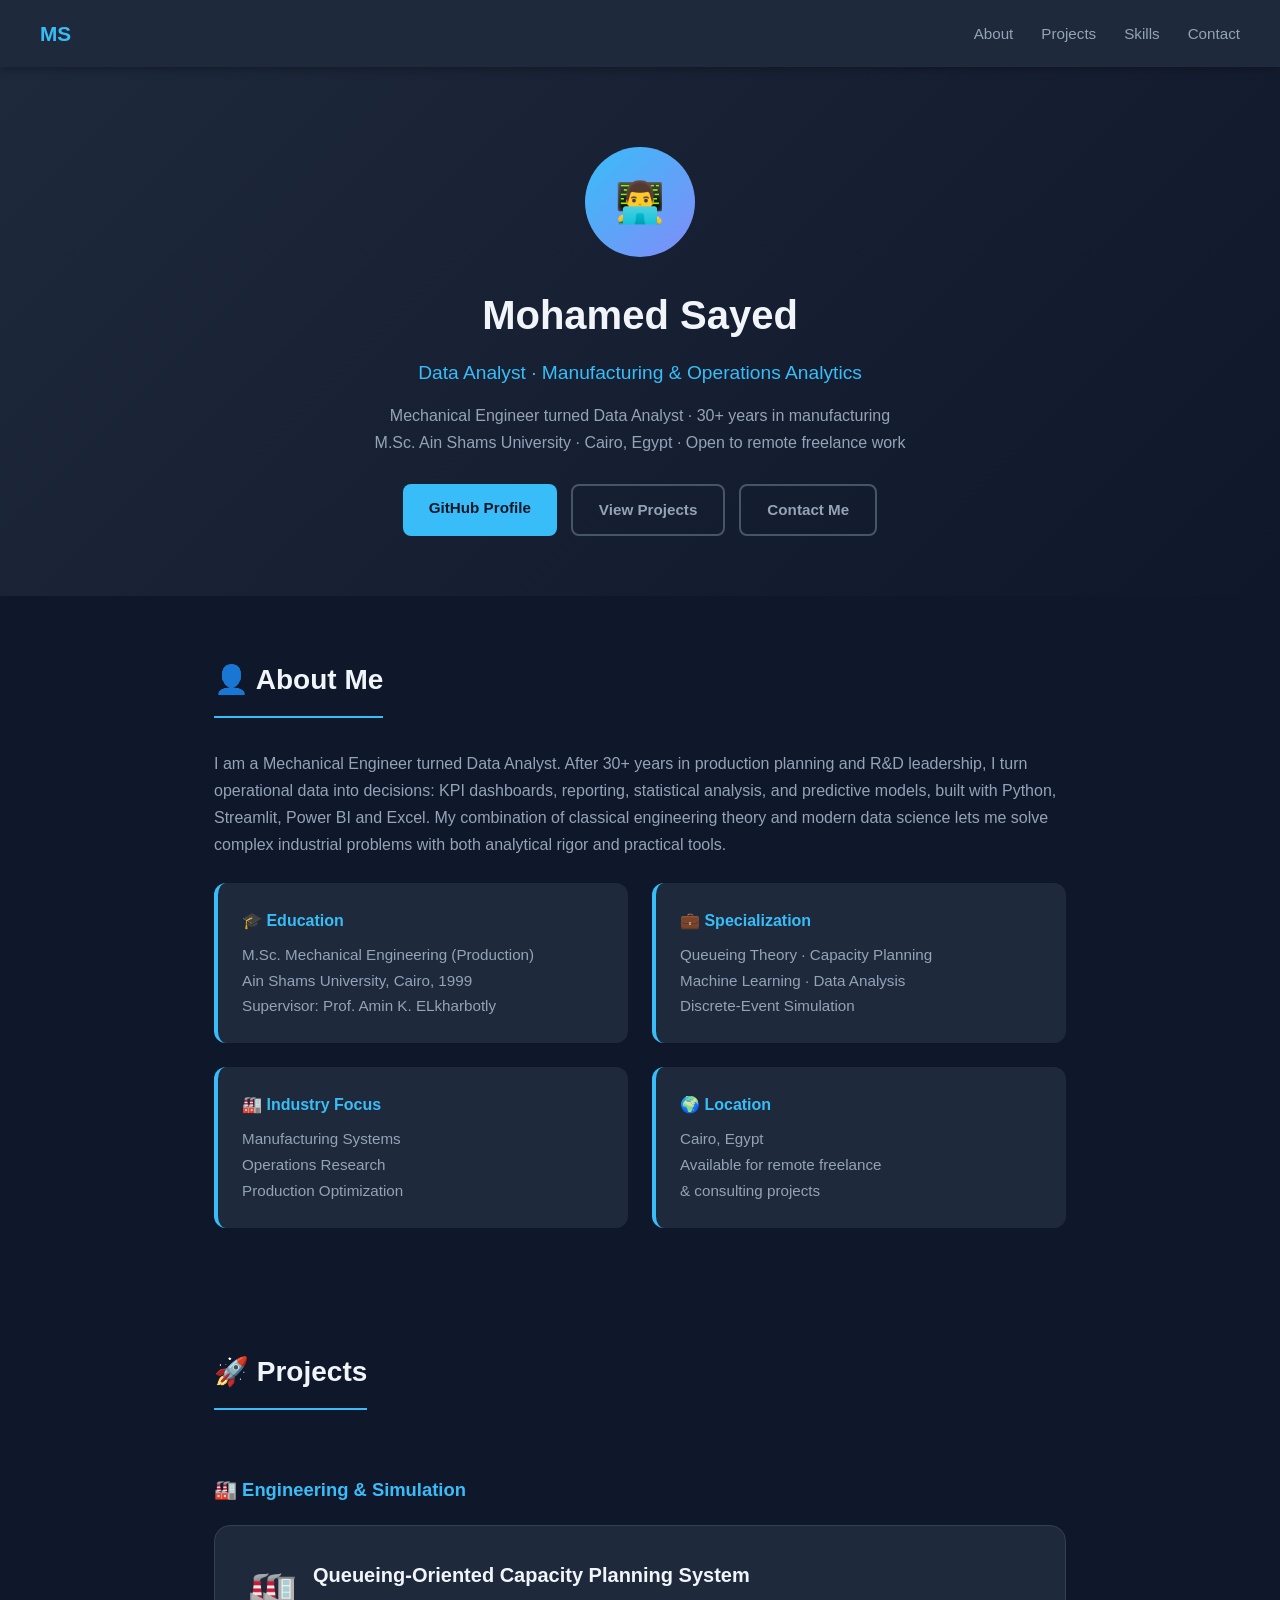
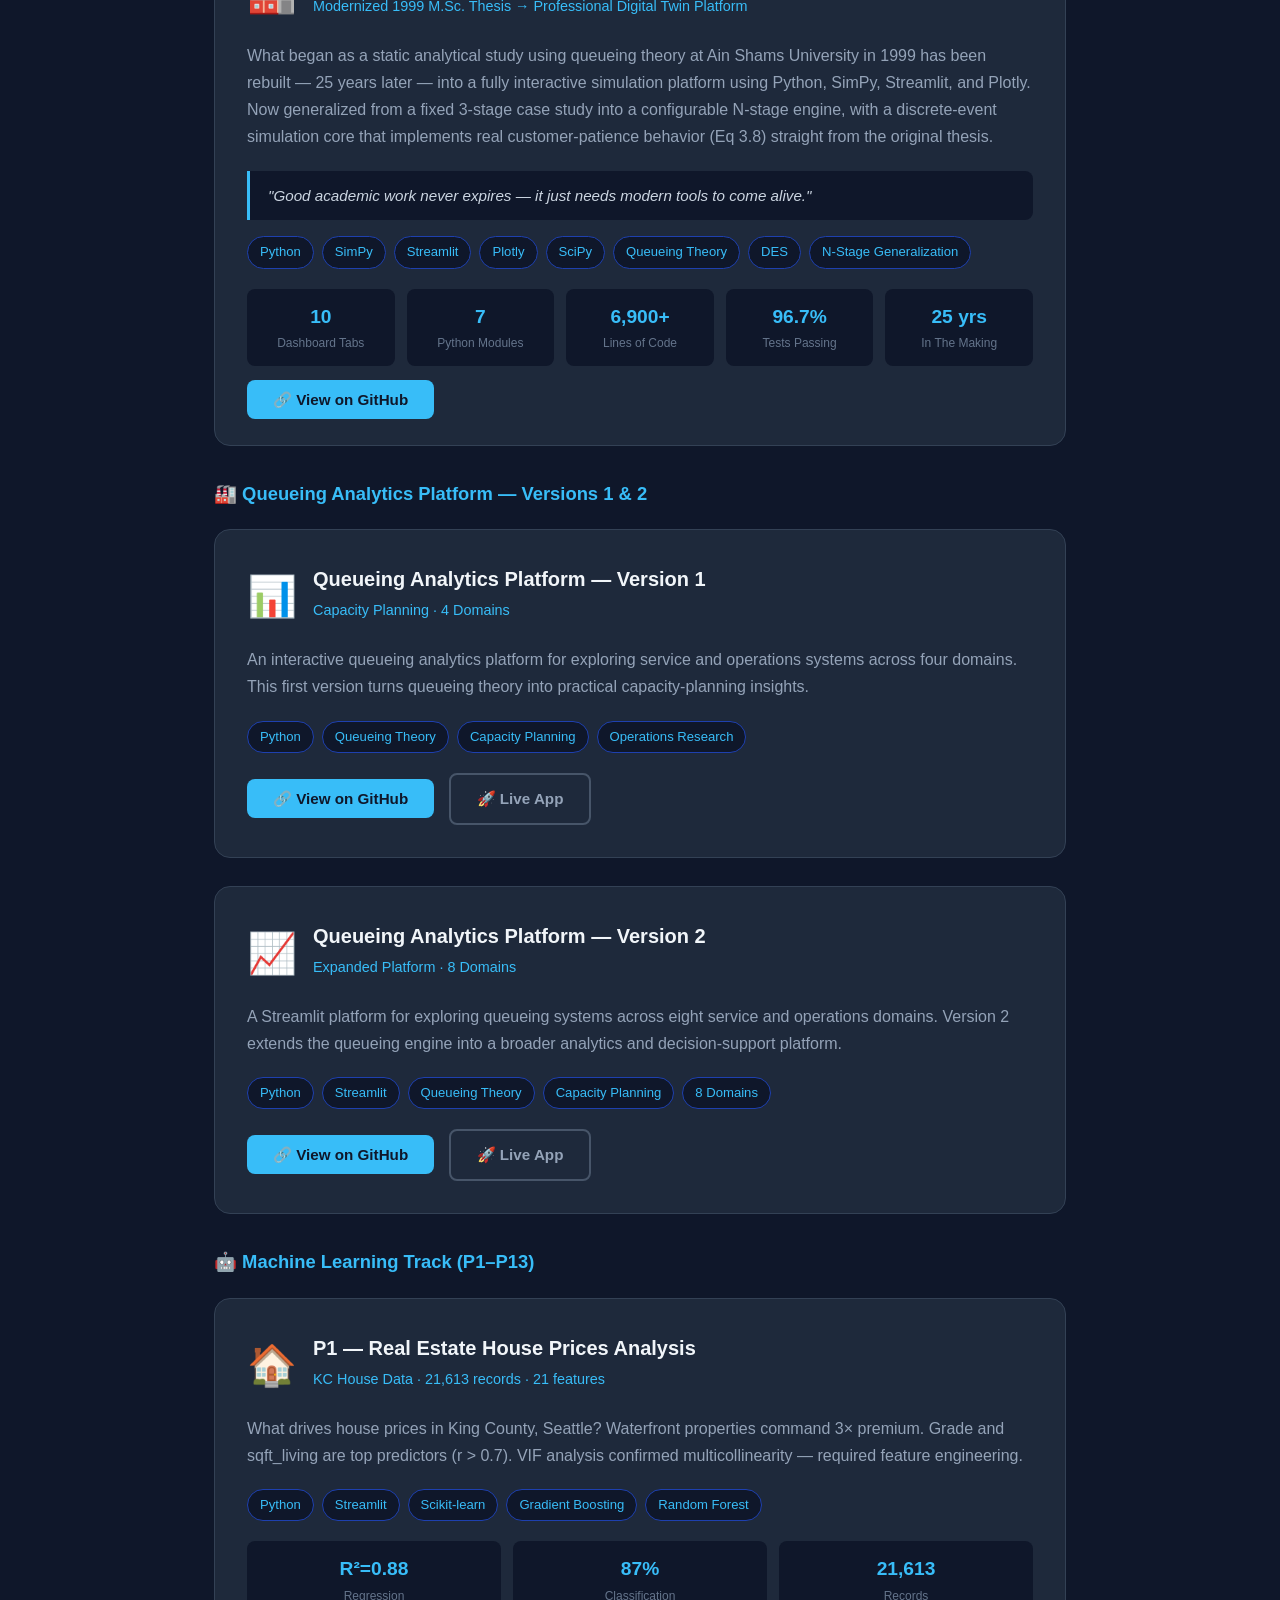
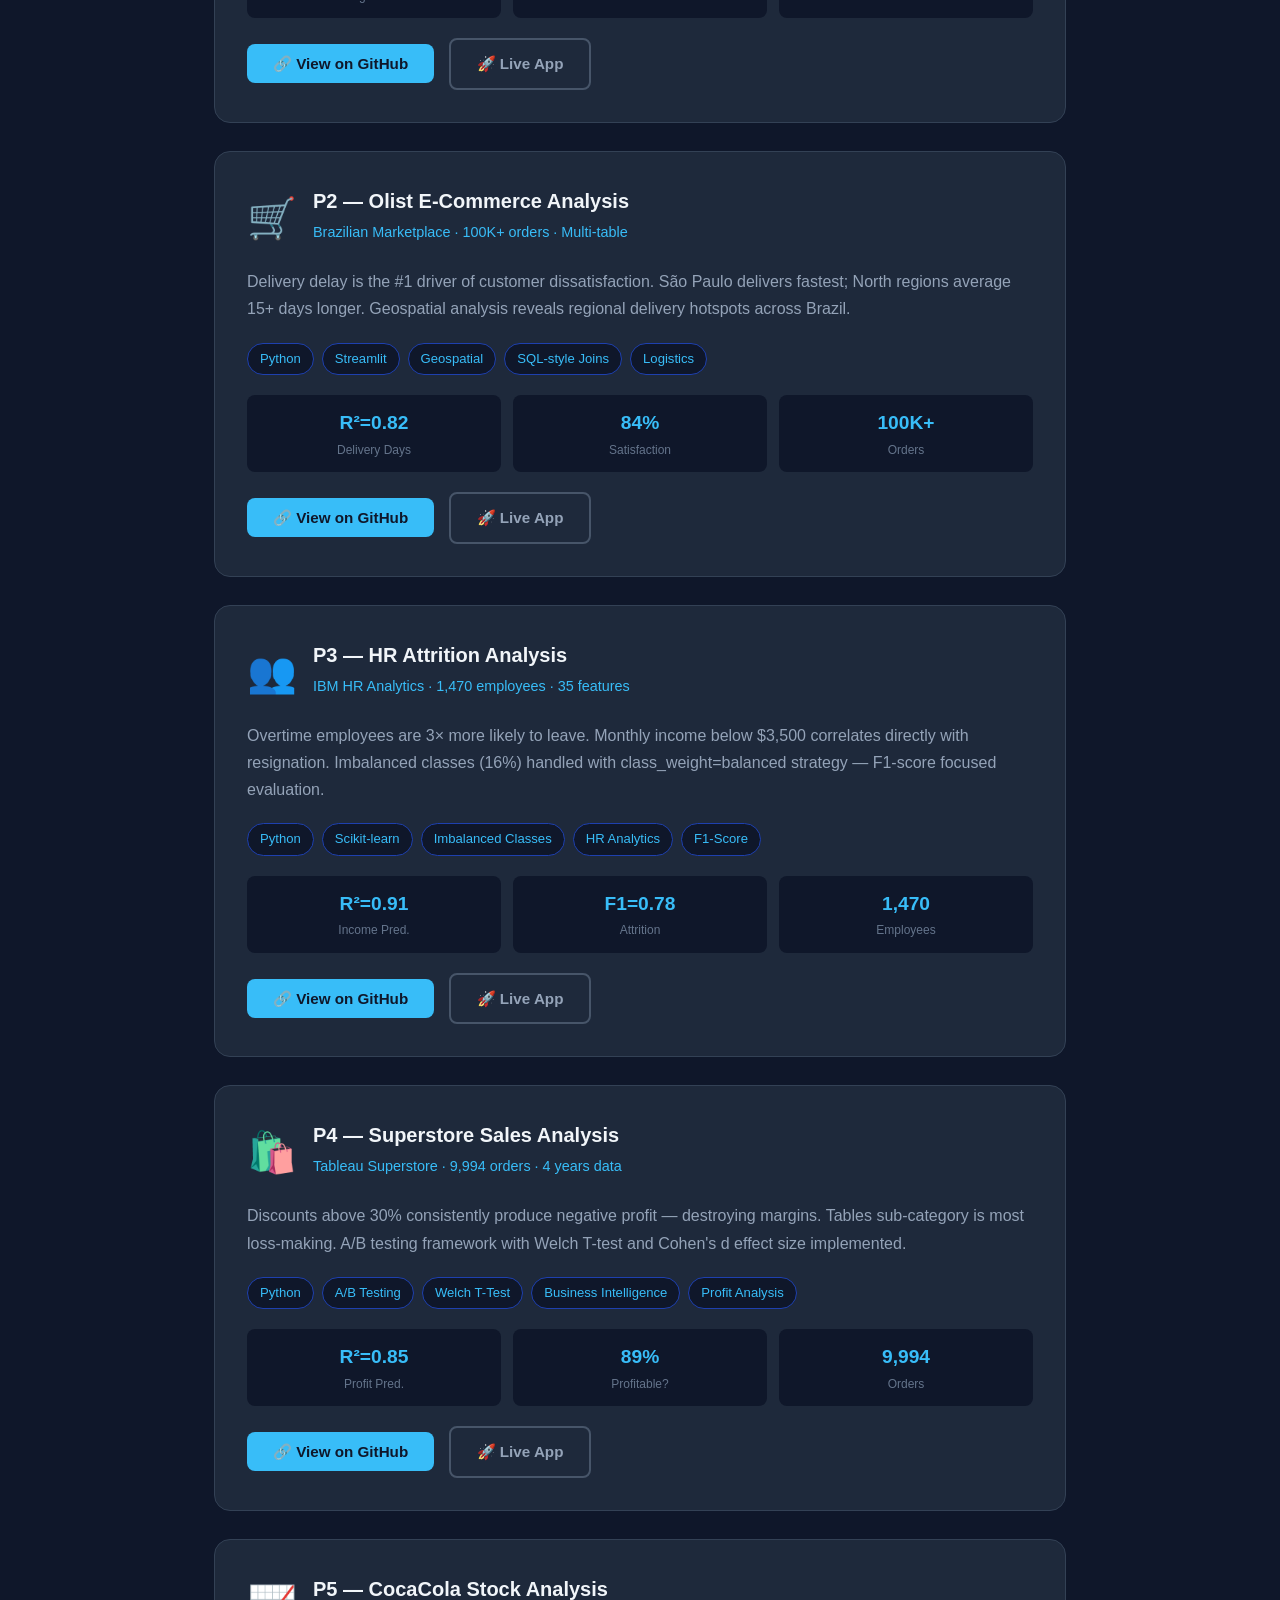
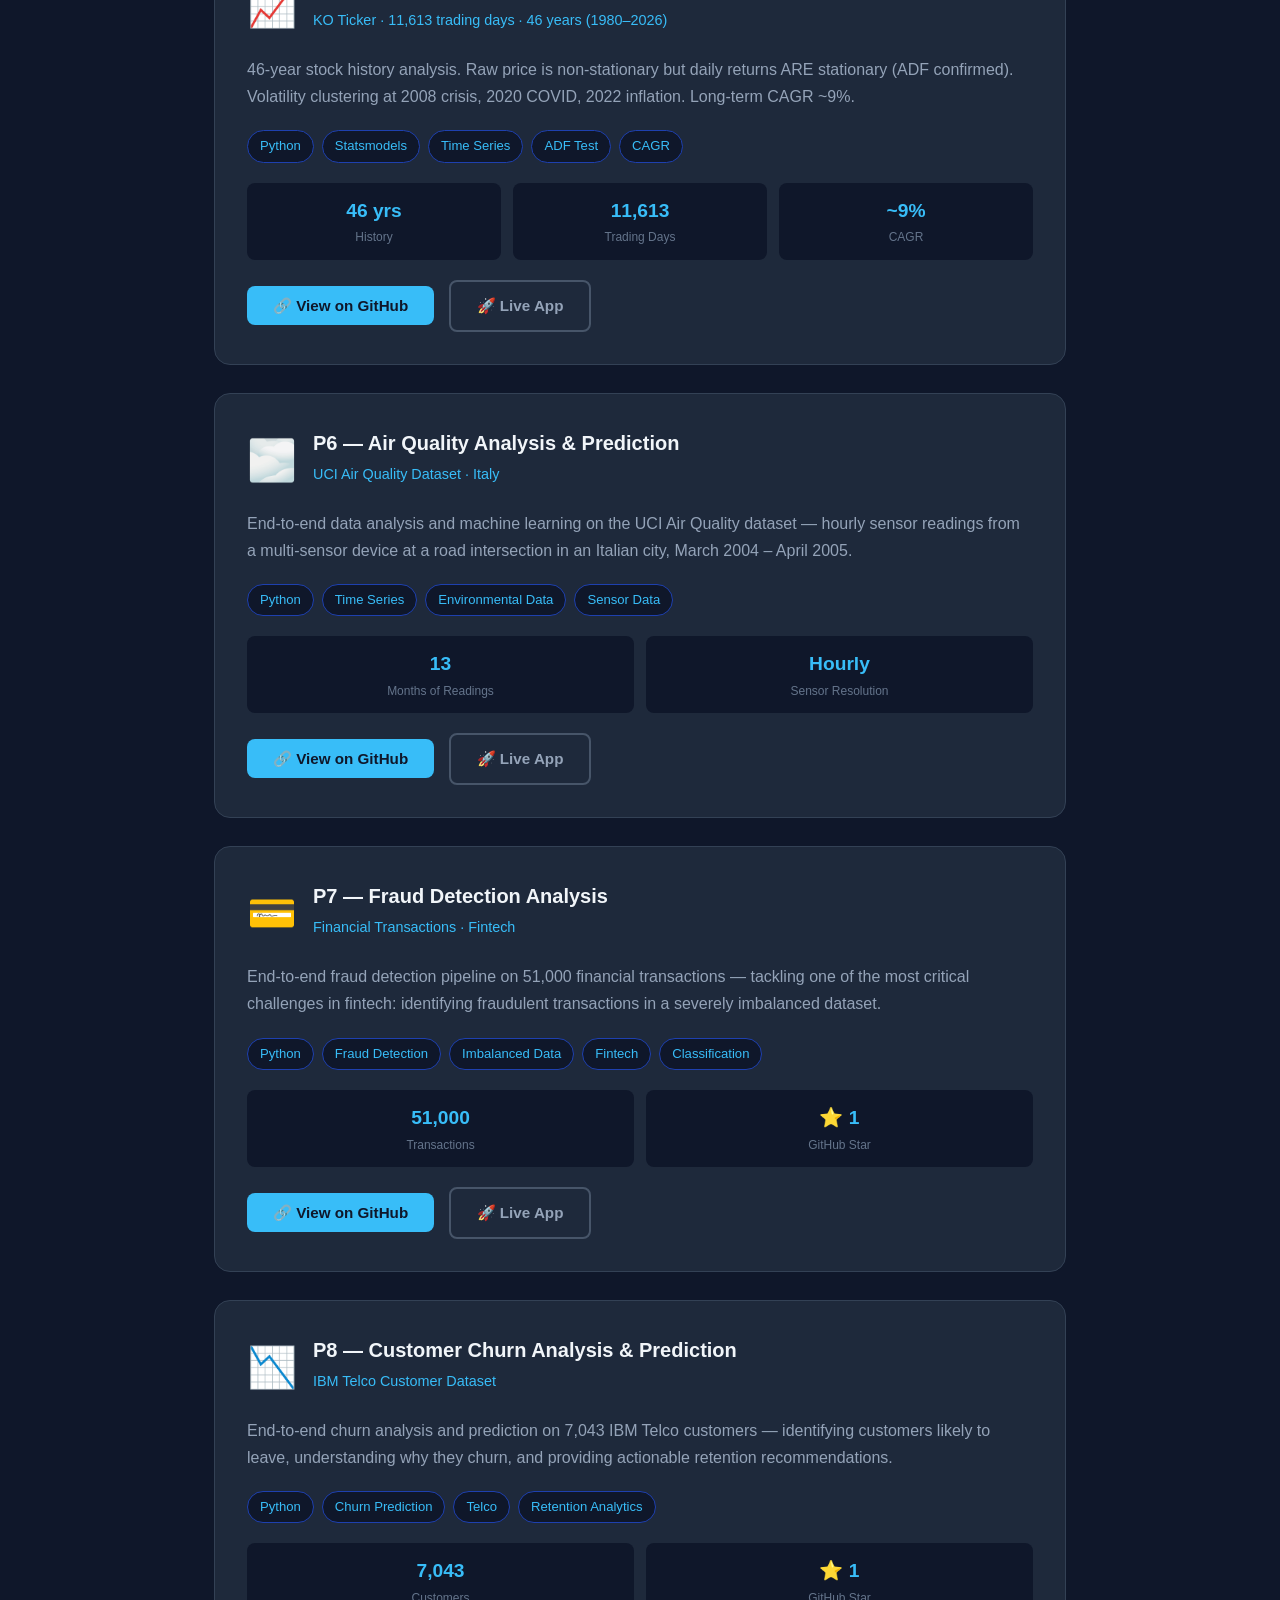
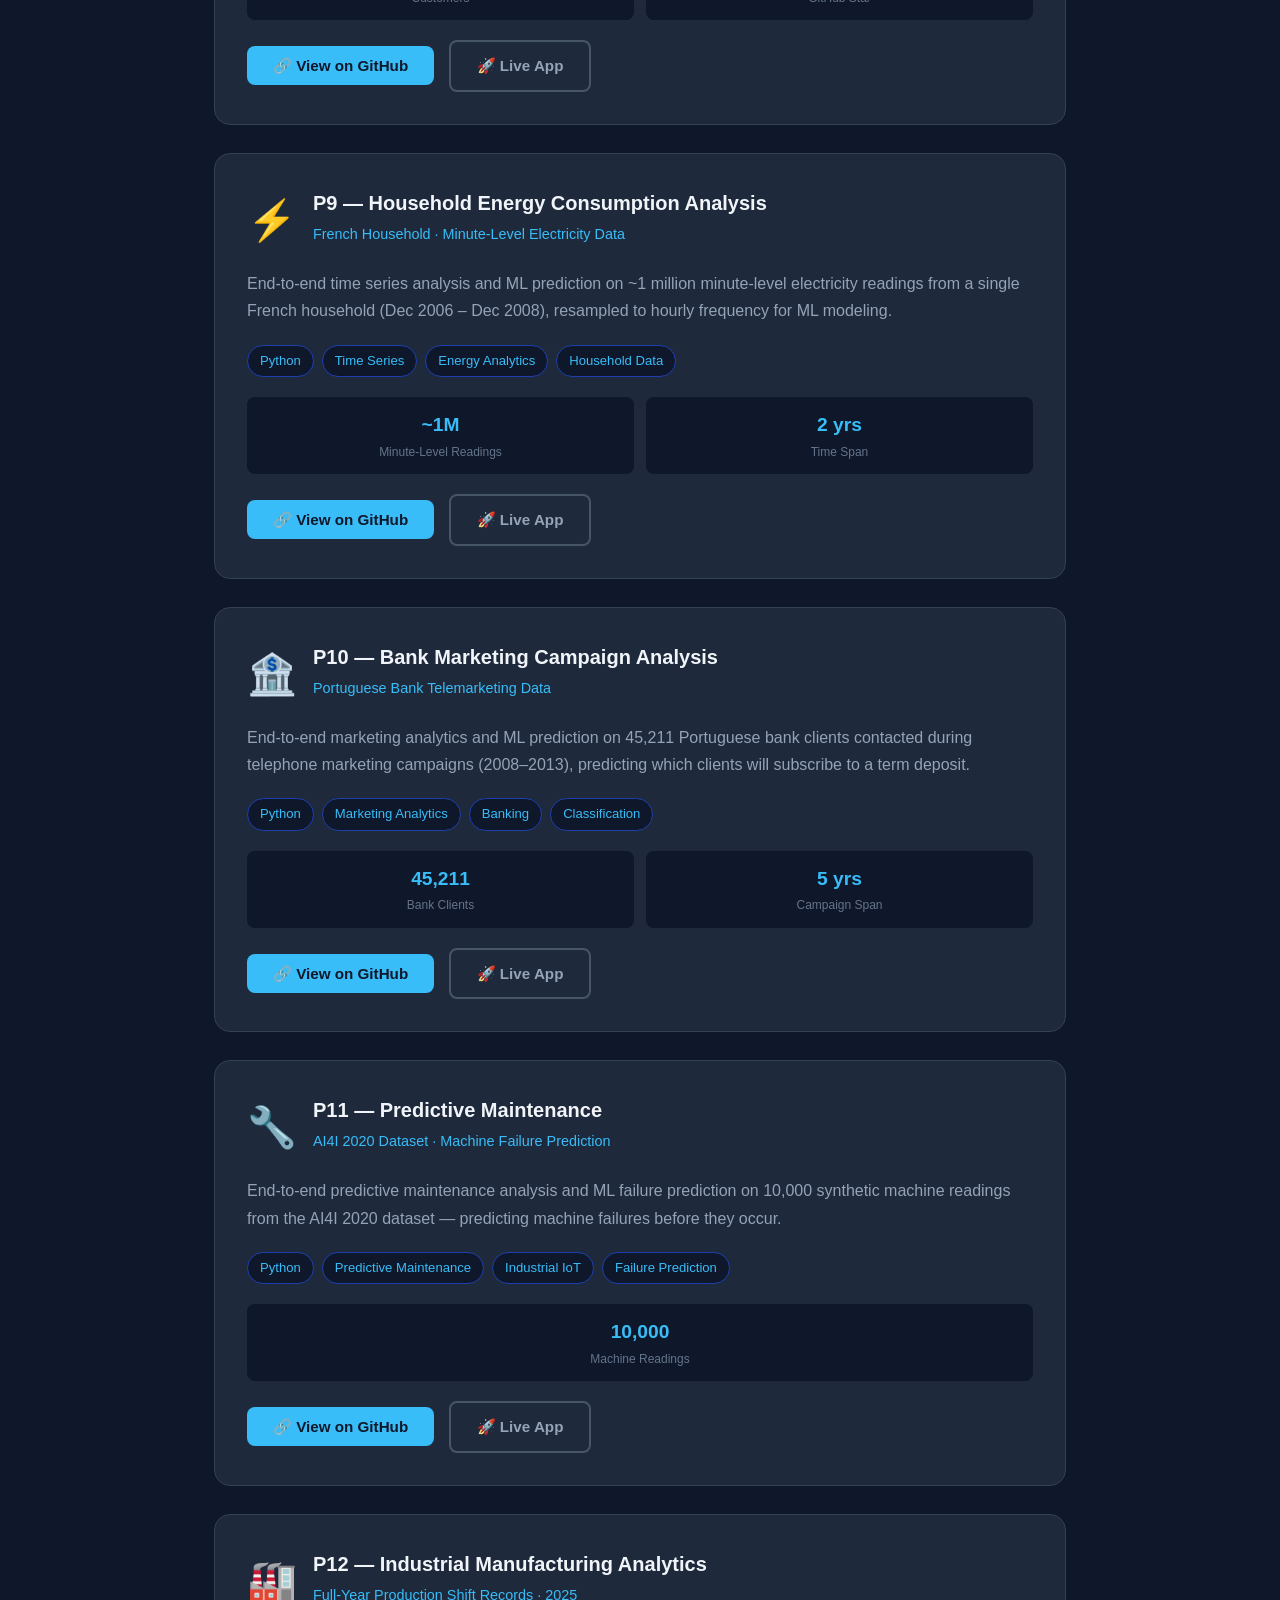
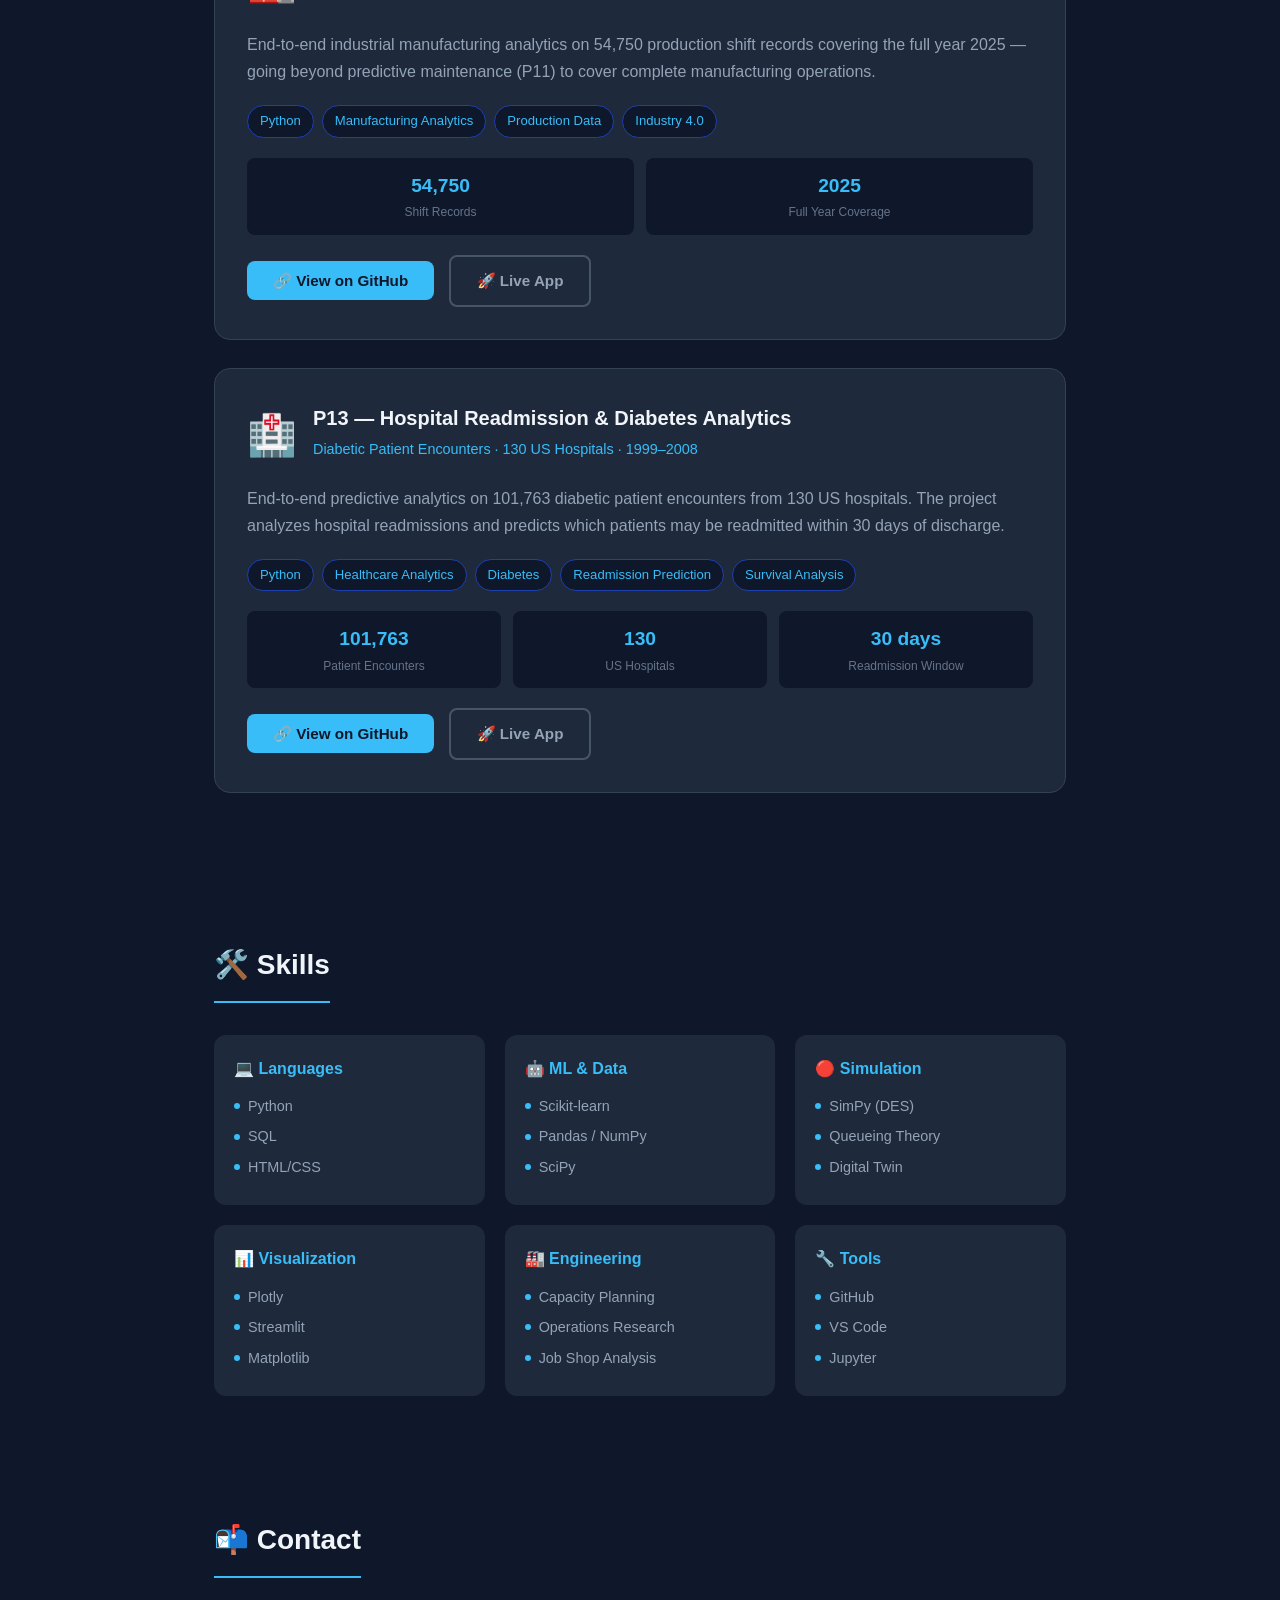
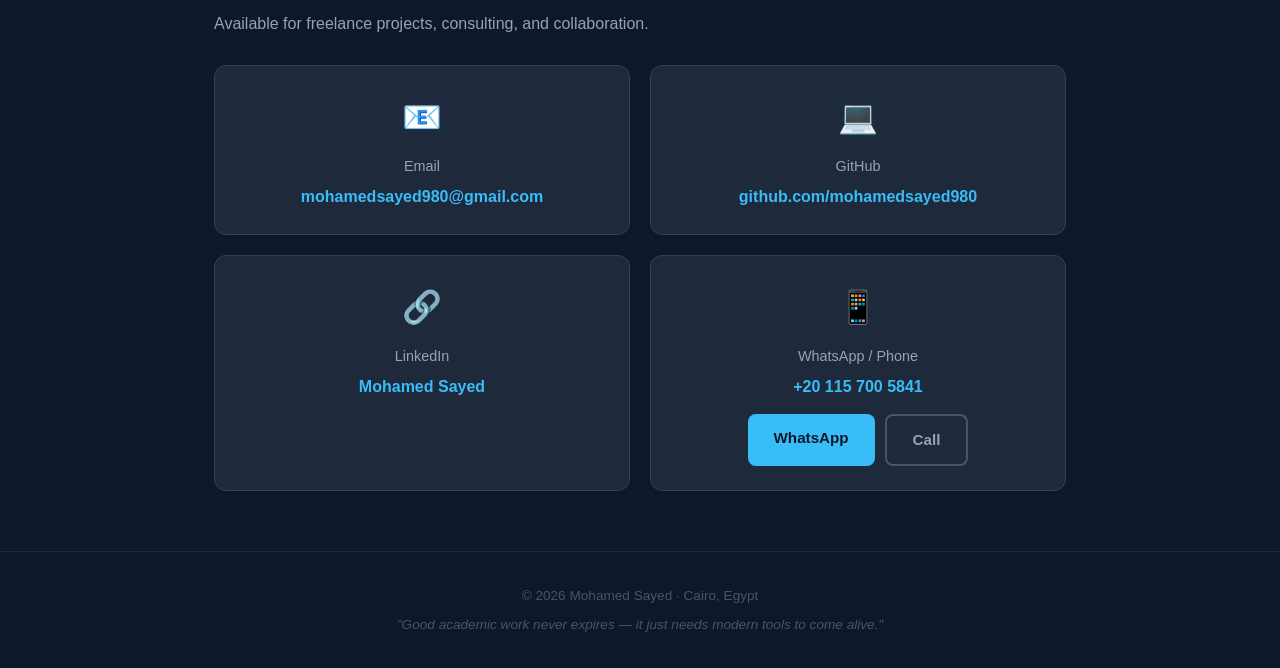
==== commit 603d25e1: "Add files via upload" ====
--- a/index.html
+++ b/index.html
@@ -2,15 +2,15 @@
 <html lang="en">
 <head>
   <meta charset="UTF-8" />
-  <title>Mohamed Sayed | Data Analyst · Manufacturing & Operations Analytics</title>
   <meta name="viewport" content="width=device-width, initial-scale=1.0" />
-  <meta name="description" content="KPI dashboards, reporting, statistical analysis and predictive models for manufacturing and operations. 13 live projects.">
-  <meta property="og:type" content="website">
-  <meta property="og:title" content="Portfolio: 13 Data Analytics Projects | Mohamed Sayed">
-  <meta property="og:description" content="KPI dashboards, reporting and predictive models for manufacturing and operations. 13 live Streamlit projects.">
-  <meta property="og:url" content="https://mohamedsayed980.github.io/mysite/">
-  <meta property="og:image" content="https://mohamedsayed980.github.io/mysite/preview.png">
-  
+  <title>Mohamed Sayed | Data Analyst &middot; Manufacturing &amp; Operations Analytics</title>
+  <meta name="description" content="Mechanical Engineer turned Data Analyst. KPI dashboards, reporting, statistical analysis and predictive models for manufacturing and operations. 13 live projects. Available for remote freelance work." />
+  <meta property="og:type" content="website" />
+  <meta property="og:title" content="Portfolio: 13 Data Analytics Projects | Mohamed Sayed" />
+  <meta property="og:description" content="KPI dashboards, reporting and predictive models for manufacturing and operations. 13 live Streamlit projects." />
+  <meta property="og:url" content="https://mohamedsayed980.github.io/mysite/" />
+  <meta property="og:image" content="https://mohamedsayed980.github.io/mysite/preview.png" />
+  <meta name="twitter:card" content="summary_large_image" />
   <style>
     * { margin: 0; padding: 0; box-sizing: border-box; }
     body { font-family: 'Segoe UI', Tahoma, Geneva, Verdana, sans-serif; background: #0f172a; color: #e2e8f0; line-height: 1.7; }
@@ -82,10 +82,10 @@
 <div class="hero">
   <div class="avatar">👨‍💻</div>
   <h1>Mohamed Sayed</h1>
-  <h2>Data Analyst &amp; ML Engineer</h2>
-  <p>M.Sc. Mechanical Engineering (Production)<br>Ain Shams University · Cairo, Egypt</p>
+  <h2>Data Analyst &middot; Manufacturing &amp; Operations Analytics</h2>
+  <p>Mechanical Engineer turned Data Analyst &middot; 30+ years in manufacturing<br>M.Sc. Ain Shams University &middot; Cairo, Egypt &middot; Open to remote freelance work</p>
   <div class="hero-btns">
-    <a href="https://github.com/mohamedsayed980" target="_blank" class="btn btn-primary">GitHub Profile</a>
+    <a href="https://github.com/mohamedsayed980" target="_blank" class="btn btn-primary">GitHub Profile</a>
     <a href="#projects" class="btn btn-outline">View Projects</a>
     <a href="#contact" class="btn btn-outline">Contact Me</a>
   </div>
@@ -93,7 +93,7 @@
 
 <section id="about">
   <h2>👤 About Me</h2>
-  <p style="color:#94a3b8; margin-bottom:24px;">I am a Data Analyst and Machine Learning Engineer with a deep background in Mechanical Engineering. My unique combination of classical engineering theory and modern data science lets me solve complex industrial problems with both analytical rigor and practical tools.</p>
+  <p style="color:#94a3b8; margin-bottom:24px;">I am a Mechanical Engineer turned Data Analyst. After 30+ years in production planning and R&amp;D leadership, I turn operational data into decisions: KPI dashboards, reporting, statistical analysis, and predictive models, built with Python, Streamlit, Power BI and Excel. My combination of classical engineering theory and modern data science lets me solve complex industrial problems with both analytical rigor and practical tools.</p>
   <div class="about-grid">
     <div class="about-card">
       <h4>🎓 Education</h4>
@@ -143,40 +143,40 @@
     <a href="https://github.com/mohamedsayed980/queueing-capacity-planning" target="_blank" class="btn btn-primary">🔗 View on GitHub</a>
   </div>
 
-  <!-- ── QUEUEING ANALYTICS PLATFORM ── -->
-  <p class="cat-header">🏭 Queueing Analytics Platform — Versions 1 &amp; 2</p>
-
-  <div class="project-card">
-    <div class="project-header">
-      <div class="project-icon">📊</div>
-      <div>
-        <div class="project-title">Queueing Analytics Platform — Version 1</div>
-        <div class="project-subtitle">Capacity Planning · 4 Domains</div>
-      </div>
-    </div>
-    <p class="project-desc">An interactive queueing analytics platform for exploring service and operations systems across four domains. This first version turns queueing theory into practical capacity-planning insights.</p>
-    <div class="tags">
-      <span class="tag">Python</span><span class="tag">Queueing Theory</span><span class="tag">Capacity Planning</span><span class="tag">Operations Research</span>
-    </div>
-    <a href="https://github.com/mohamedsayed980/Queueing_Analytics_Platform_V_1_4Domains" target="_blank" rel="noopener noreferrer" class="btn btn-primary">🔗 View on GitHub</a>
-    <a href="https://queuinganalyticsplatformv14domains-5uistojdus84x52pcknz9z.streamlit.app/" target="_blank" rel="noopener noreferrer" class="btn btn-outline" style="display:inline-block;margin-left:10px">🚀 Live App</a>
-  </div>
-
-  <div class="project-card">
-    <div class="project-header">
-      <div class="project-icon">📈</div>
-      <div>
-        <div class="project-title">Queueing Analytics Platform — Version 2</div>
-        <div class="project-subtitle">Expanded Platform · 8 Domains</div>
-      </div>
-    </div>
-    <p class="project-desc">A Streamlit platform for exploring queueing systems across eight service and operations domains. Version 2 extends the queueing engine into a broader analytics and decision-support platform.</p>
-    <div class="tags">
-      <span class="tag">Python</span><span class="tag">Streamlit</span><span class="tag">Queueing Theory</span><span class="tag">Capacity Planning</span><span class="tag">8 Domains</span>
-    </div>
-    <a href="https://github.com/mohamedsayed980/Queueing_Analytics-_Platform_V2_-8Domains" target="_blank" rel="noopener noreferrer" class="btn btn-primary">🔗 View on GitHub</a>
-    <a href="https://queueinganalytics-platformv2-8domains-btknnzgkztu7dndfwwjeq8.streamlit.app/" target="_blank" rel="noopener noreferrer" class="btn btn-outline" style="display:inline-block;margin-left:10px">🚀 Live App</a>
-  </div>
+  <!-- ── QUEUEING ANALYTICS PLATFORM ── -->
+  <p class="cat-header">🏭 Queueing Analytics Platform — Versions 1 &amp; 2</p>
+
+  <div class="project-card">
+    <div class="project-header">
+      <div class="project-icon">📊</div>
+      <div>
+        <div class="project-title">Queueing Analytics Platform — Version 1</div>
+        <div class="project-subtitle">Capacity Planning · 4 Domains</div>
+      </div>
+    </div>
+    <p class="project-desc">An interactive queueing analytics platform for exploring service and operations systems across four domains. This first version turns queueing theory into practical capacity-planning insights.</p>
+    <div class="tags">
+      <span class="tag">Python</span><span class="tag">Queueing Theory</span><span class="tag">Capacity Planning</span><span class="tag">Operations Research</span>
+    </div>
+    <a href="https://github.com/mohamedsayed980/Queueing_Analytics_Platform_V_1_4Domains" target="_blank" rel="noopener noreferrer" class="btn btn-primary">🔗 View on GitHub</a>
+    <a href="https://queuinganalyticsplatformv14domains-5uistojdus84x52pcknz9z.streamlit.app/" target="_blank" rel="noopener noreferrer" class="btn btn-outline" style="display:inline-block;margin-left:10px">🚀 Live App</a>
+  </div>
+
+  <div class="project-card">
+    <div class="project-header">
+      <div class="project-icon">📈</div>
+      <div>
+        <div class="project-title">Queueing Analytics Platform — Version 2</div>
+        <div class="project-subtitle">Expanded Platform · 8 Domains</div>
+      </div>
+    </div>
+    <p class="project-desc">A Streamlit platform for exploring queueing systems across eight service and operations domains. Version 2 extends the queueing engine into a broader analytics and decision-support platform.</p>
+    <div class="tags">
+      <span class="tag">Python</span><span class="tag">Streamlit</span><span class="tag">Queueing Theory</span><span class="tag">Capacity Planning</span><span class="tag">8 Domains</span>
+    </div>
+    <a href="https://github.com/mohamedsayed980/Queueing_Analytics-_Platform_V2_-8Domains" target="_blank" rel="noopener noreferrer" class="btn btn-primary">🔗 View on GitHub</a>
+    <a href="https://queueinganalytics-platformv2-8domains-btknnzgkztu7dndfwwjeq8.streamlit.app/" target="_blank" rel="noopener noreferrer" class="btn btn-outline" style="display:inline-block;margin-left:10px">🚀 Live App</a>
+  </div>
   <!-- ── ML TRACK ── -->
   <p class="cat-header">🤖 Machine Learning Track (P1–P13)</p>
 
@@ -197,7 +197,7 @@
       <div class="stat-box"><div class="stat-num">87%</div><div class="stat-lbl">Classification</div></div>
       <div class="stat-box"><div class="stat-num">21,613</div><div class="stat-lbl">Records</div></div>
     </div>
-    <a href="https://github.com/mohamedsayed980/House_Prices_Analysis" target="_blank" class="btn btn-primary">🔗 View on GitHub</a>
+    <a href="https://github.com/mohamedsayed980/House_Prices_Analysis" target="_blank" class="btn btn-primary">🔗 View on GitHub</a>
     <a href="https://housepricesanalysis-nfcbtigbexd9d2s5sg86hy.streamlit.app/" target="_blank" rel="noopener noreferrer" class="btn btn-outline" style="display:inline-block;margin-left:10px">🚀 Live App</a>
   </div>
 
@@ -218,7 +218,7 @@
       <div class="stat-box"><div class="stat-num">84%</div><div class="stat-lbl">Satisfaction</div></div>
       <div class="stat-box"><div class="stat-num">100K+</div><div class="stat-lbl">Orders</div></div>
     </div>
-    <a href="https://github.com/mohamedsayed980/P2_Olist-E-Commerce-Brazil-" target="_blank" class="btn btn-primary">🔗 View on GitHub</a>
+    <a href="https://github.com/mohamedsayed980/P2_Olist-E-Commerce-Brazil-" target="_blank" class="btn btn-primary">🔗 View on GitHub</a>
     <a href="https://g87ymnum6ncifmbfdz2h5f.streamlit.app/" target="_blank" rel="noopener noreferrer" class="btn btn-outline" style="display:inline-block;margin-left:10px">🚀 Live App</a>
   </div>
 
@@ -239,7 +239,7 @@
       <div class="stat-box"><div class="stat-num">F1=0.78</div><div class="stat-lbl">Attrition</div></div>
       <div class="stat-box"><div class="stat-num">1,470</div><div class="stat-lbl">Employees</div></div>
     </div>
-    <a href="https://github.com/mohamedsayed980/P3-IBM_HR_employee-Attrition" target="_blank" class="btn btn-primary">🔗 View on GitHub</a>
+    <a href="https://github.com/mohamedsayed980/P3-IBM_HR_employee-Attrition" target="_blank" class="btn btn-primary">🔗 View on GitHub</a>
     <a href="https://p3-ibmhremployee-attrition.streamlit.app/" target="_blank" rel="noopener noreferrer" class="btn btn-outline" style="display:inline-block;margin-left:10px">🚀 Live App</a>
   </div>
 
@@ -260,7 +260,7 @@
       <div class="stat-box"><div class="stat-num">89%</div><div class="stat-lbl">Profitable?</div></div>
       <div class="stat-box"><div class="stat-num">9,994</div><div class="stat-lbl">Orders</div></div>
     </div>
-    <a href="https://github.com/mohamedsayed980/P4_Superstore-_-2015-2018" target="_blank" class="btn btn-primary">🔗 View on GitHub</a>
+    <a href="https://github.com/mohamedsayed980/P4_Superstore-_-2015-2018" target="_blank" class="btn btn-primary">🔗 View on GitHub</a>
     <a href="https://p4superstore--2015-2018-bqt5juoslyute9cgnpxbxo.streamlit.app/" target="_blank" rel="noopener noreferrer" class="btn btn-outline" style="display:inline-block;margin-left:10px">🚀 Live App</a>
   </div>
 
@@ -281,7 +281,7 @@
       <div class="stat-box"><div class="stat-num">11,613</div><div class="stat-lbl">Trading Days</div></div>
       <div class="stat-box"><div class="stat-num">~9%</div><div class="stat-lbl">CAGR</div></div>
     </div>
-    <a href="https://github.com/mohamedsayed980/P5_KO_CocaCola_Stock_Prices_1980_2026" target="_blank" class="btn btn-primary">🔗 View on GitHub</a>
+    <a href="https://github.com/mohamedsayed980/P5_KO_CocaCola_Stock_Prices_1980_2026" target="_blank" class="btn btn-primary">🔗 View on GitHub</a>
     <a href="https://p5-kococacolastockprices19802026-ksh4wmggbfm8qctmnjd3z9.streamlit.app/" target="_blank" rel="noopener noreferrer" class="btn btn-outline" style="display:inline-block;margin-left:10px">🚀 Live App</a>
   </div>
 
@@ -301,7 +301,7 @@
       <div class="stat-box"><div class="stat-num">13</div><div class="stat-lbl">Months of Readings</div></div>
       <div class="stat-box"><div class="stat-num">Hourly</div><div class="stat-lbl">Sensor Resolution</div></div>
     </div>
-    <a href="https://github.com/mohamedsayed980/-P6-Air-Quality-Analysis-Prediction" target="_blank" class="btn btn-primary">🔗 View on GitHub</a>
+    <a href="https://github.com/mohamedsayed980/-P6-Air-Quality-Analysis-Prediction" target="_blank" class="btn btn-primary">🔗 View on GitHub</a>
     <a href="https://p6-air-quality-analysis-prediction.streamlit.app/" target="_blank" rel="noopener noreferrer" class="btn btn-outline" style="display:inline-block;margin-left:10px">🚀 Live App</a>
   </div>
 
@@ -321,7 +321,7 @@
       <div class="stat-box"><div class="stat-num">51,000</div><div class="stat-lbl">Transactions</div></div>
       <div class="stat-box"><div class="stat-num">⭐ 1</div><div class="stat-lbl">GitHub Star</div></div>
     </div>
-    <a href="https://github.com/mohamedsayed980/P7_Fraud-Detection-Analysis" target="_blank" class="btn btn-primary">🔗 View on GitHub</a>
+    <a href="https://github.com/mohamedsayed980/P7_Fraud-Detection-Analysis" target="_blank" class="btn btn-primary">🔗 View on GitHub</a>
     <a href="https://p7-fraud-detection-analysis-ncm4akmgttfcwia7sbnmb9.streamlit.app/" target="_blank" rel="noopener noreferrer" class="btn btn-outline" style="display:inline-block;margin-left:10px">🚀 Live App</a>
   </div>
 
@@ -341,7 +341,7 @@
       <div class="stat-box"><div class="stat-num">7,043</div><div class="stat-lbl">Customers</div></div>
       <div class="stat-box"><div class="stat-num">⭐ 1</div><div class="stat-lbl">GitHub Star</div></div>
     </div>
-    <a href="https://github.com/mohamedsayed980/-P8-Customer-Churn-Analysis-Prediction" target="_blank" class="btn btn-primary">🔗 View on GitHub</a>
+    <a href="https://github.com/mohamedsayed980/-P8-Customer-Churn-Analysis-Prediction" target="_blank" class="btn btn-primary">🔗 View on GitHub</a>
     <a href="https://p8-customer-churn-analysis-prediction.streamlit.app/" target="_blank" rel="noopener noreferrer" class="btn btn-outline" style="display:inline-block;margin-left:10px">🚀 Live App</a>
   </div>
 
@@ -361,7 +361,7 @@
       <div class="stat-box"><div class="stat-num">~1M</div><div class="stat-lbl">Minute-Level Readings</div></div>
       <div class="stat-box"><div class="stat-num">2 yrs</div><div class="stat-lbl">Time Span</div></div>
     </div>
-    <a href="https://github.com/mohamedsayed980/-P9-Household-Energy-Consumption-Analysis-Prediction" target="_blank" class="btn btn-primary">🔗 View on GitHub</a>
+    <a href="https://github.com/mohamedsayed980/-P9-Household-Energy-Consumption-Analysis-Prediction" target="_blank" class="btn btn-primary">🔗 View on GitHub</a>
     <a href="https://p9-household-energy-consumption-analysis-prediction.streamlit.app/" target="_blank" rel="noopener noreferrer" class="btn btn-outline" style="display:inline-block;margin-left:10px">🚀 Live App</a>
   </div>
 
@@ -381,7 +381,7 @@
       <div class="stat-box"><div class="stat-num">45,211</div><div class="stat-lbl">Bank Clients</div></div>
       <div class="stat-box"><div class="stat-num">5 yrs</div><div class="stat-lbl">Campaign Span</div></div>
     </div>
-    <a href="https://github.com/mohamedsayed980/-P10-Bank-Marketing-Campaign-Analysis-Prediction" target="_blank" class="btn btn-primary">🔗 View on GitHub</a>
+    <a href="https://github.com/mohamedsayed980/-P10-Bank-Marketing-Campaign-Analysis-Prediction" target="_blank" class="btn btn-primary">🔗 View on GitHub</a>
     <a href="https://p10-bank-marketing-campaign-analysis-prediction.streamlit.app/" target="_blank" rel="noopener noreferrer" class="btn btn-outline" style="display:inline-block;margin-left:10px">🚀 Live App</a>
   </div>
 
@@ -400,7 +400,7 @@
     <div class="project-stats">
       <div class="stat-box"><div class="stat-num">10,000</div><div class="stat-lbl">Machine Readings</div></div>
     </div>
-    <a href="https://github.com/mohamedsayed980/P11_predictive_maintenance_AI4I2020" target="_blank" class="btn btn-primary">🔗 View on GitHub</a>
+    <a href="https://github.com/mohamedsayed980/P11_predictive_maintenance_AI4I2020" target="_blank" class="btn btn-primary">🔗 View on GitHub</a>
     <a href="https://m3-p11-predictive-maintenance.streamlit.app/" target="_blank" rel="noopener noreferrer" class="btn btn-outline" style="display:inline-block;margin-left:10px">🚀 Live App</a>
   </div>
 
@@ -420,30 +420,30 @@
       <div class="stat-box"><div class="stat-num">54,750</div><div class="stat-lbl">Shift Records</div></div>
       <div class="stat-box"><div class="stat-num">2025</div><div class="stat-lbl">Full Year Coverage</div></div>
     </div>
-    <a href="https://github.com/mohamedsayed980/P12_industrial_manufacturing_dataset_realistic" target="_blank" class="btn btn-primary">🔗 View on GitHub</a>
+    <a href="https://github.com/mohamedsayed980/P12_industrial_manufacturing_dataset_realistic" target="_blank" class="btn btn-primary">🔗 View on GitHub</a>
     <a href="https://m3-p12-industrial-manufacturing-dataset-realistic.streamlit.app/" target="_blank" rel="noopener noreferrer" class="btn btn-outline" style="display:inline-block;margin-left:10px">🚀 Live App</a>
   </div>
 
-
-  <div class="project-card">
-    <div class="project-header">
-      <div class="project-icon">🏥</div>
-      <div>
-        <div class="project-title">P13 — Hospital Readmission &amp; Diabetes Analytics</div>
-        <div class="project-subtitle">Diabetic Patient Encounters · 130 US Hospitals · 1999–2008</div>
-      </div>
-    </div>
-    <p class="project-desc">End-to-end predictive analytics on 101,763 diabetic patient encounters from 130 US hospitals. The project analyzes hospital readmissions and predicts which patients may be readmitted within 30 days of discharge.</p>
-    <div class="tags">
-      <span class="tag">Python</span><span class="tag">Healthcare Analytics</span><span class="tag">Diabetes</span><span class="tag">Readmission Prediction</span><span class="tag">Survival Analysis</span>
-    </div>
-    <div class="project-stats">
-      <div class="stat-box"><div class="stat-num">101,763</div><div class="stat-lbl">Patient Encounters</div></div>
-      <div class="stat-box"><div class="stat-num">130</div><div class="stat-lbl">US Hospitals</div></div>
-      <div class="stat-box"><div class="stat-num">30 days</div><div class="stat-lbl">Readmission Window</div></div>
-    </div>
-    <a href="https://github.com/mohamedsayed980/P13--Hospital-Readmission-Diabetes-Healthcare-Survival-curve-LOS" target="_blank" rel="noopener noreferrer" class="btn btn-primary">🔗 View on GitHub</a>
-    <a href="https://p13--hospital-readmission-diabetes-healthcare-survival-curve-l.streamlit.app/" target="_blank" rel="noopener noreferrer" class="btn btn-outline" style="display:inline-block;margin-left:10px">🚀 Live App</a>
+
+  <div class="project-card">
+    <div class="project-header">
+      <div class="project-icon">🏥</div>
+      <div>
+        <div class="project-title">P13 — Hospital Readmission &amp; Diabetes Analytics</div>
+        <div class="project-subtitle">Diabetic Patient Encounters · 130 US Hospitals · 1999–2008</div>
+      </div>
+    </div>
+    <p class="project-desc">End-to-end predictive analytics on 101,763 diabetic patient encounters from 130 US hospitals. The project analyzes hospital readmissions and predicts which patients may be readmitted within 30 days of discharge.</p>
+    <div class="tags">
+      <span class="tag">Python</span><span class="tag">Healthcare Analytics</span><span class="tag">Diabetes</span><span class="tag">Readmission Prediction</span><span class="tag">Survival Analysis</span>
+    </div>
+    <div class="project-stats">
+      <div class="stat-box"><div class="stat-num">101,763</div><div class="stat-lbl">Patient Encounters</div></div>
+      <div class="stat-box"><div class="stat-num">130</div><div class="stat-lbl">US Hospitals</div></div>
+      <div class="stat-box"><div class="stat-num">30 days</div><div class="stat-lbl">Readmission Window</div></div>
+    </div>
+    <a href="https://github.com/mohamedsayed980/P13--Hospital-Readmission-Diabetes-Healthcare-Survival-curve-LOS" target="_blank" rel="noopener noreferrer" class="btn btn-primary">🔗 View on GitHub</a>
+    <a href="https://p13--hospital-readmission-diabetes-healthcare-survival-curve-l.streamlit.app/" target="_blank" rel="noopener noreferrer" class="btn btn-outline" style="display:inline-block;margin-left:10px">🚀 Live App</a>
   </div>
 
 </section>
@@ -503,20 +503,20 @@
       <div class="contact-icon">💻</div>
       <div class="contact-label">GitHub</div>
       <div class="contact-value">github.com/mohamedsayed980</div>
-    </a>
-    <a href="https://www.linkedin.com/in/mohamed-sayed-egemac/" target="_blank" rel="noopener noreferrer" class="contact-card">
-      <div class="contact-icon">🔗</div>
-      <div class="contact-label">LinkedIn</div>
-      <div class="contact-value">Mohamed Sayed</div>
-    </a>
-    <div class="contact-card">
-      <div class="contact-icon">📱</div>
-      <div class="contact-label">WhatsApp / Phone</div>
-      <div class="contact-value">+20 115 700 5841</div>
-      <div style="display:flex;gap:10px;justify-content:center;flex-wrap:wrap;margin-top:14px;">
-        <a href="https://wa.me/201157005841" target="_blank" rel="noopener noreferrer" class="btn btn-primary">WhatsApp</a>
-        <a href="tel:+201157005841" class="btn btn-outline">Call</a>
-      </div>
+    </a>
+    <a href="https://www.linkedin.com/in/mohamed-sayed-data/" target="_blank" rel="noopener noreferrer" class="contact-card">
+      <div class="contact-icon">🔗</div>
+      <div class="contact-label">LinkedIn</div>
+      <div class="contact-value">Mohamed Sayed</div>
+    </a>
+    <div class="contact-card">
+      <div class="contact-icon">📱</div>
+      <div class="contact-label">WhatsApp / Phone</div>
+      <div class="contact-value">+20 115 700 5841</div>
+      <div style="display:flex;gap:10px;justify-content:center;flex-wrap:wrap;margin-top:14px;">
+        <a href="https://wa.me/201157005841" target="_blank" rel="noopener noreferrer" class="btn btn-primary">WhatsApp</a>
+        <a href="tel:+201157005841" class="btn btn-outline">Call</a>
+      </div>
     </div>
   </div>
 </section>
@@ -527,4 +527,4 @@
 </footer>
 
 </body>
-</html>
+</html>
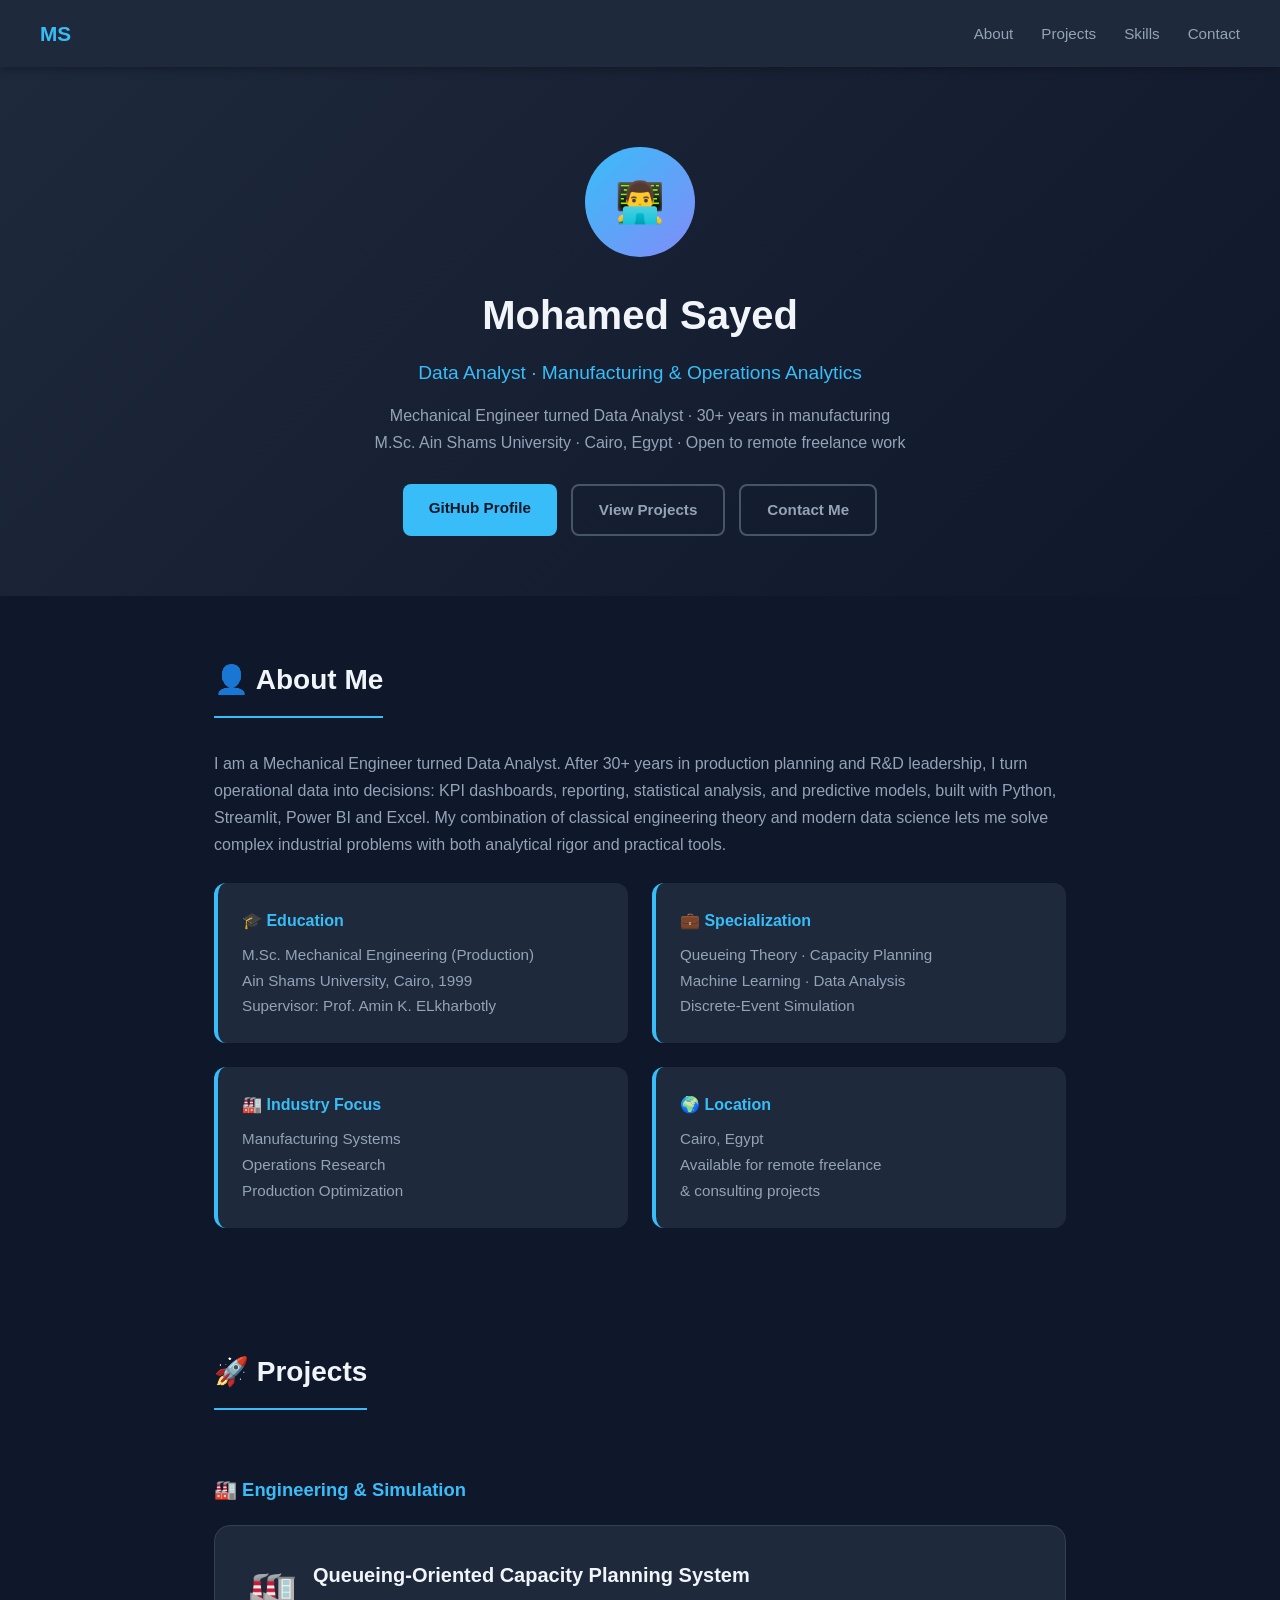
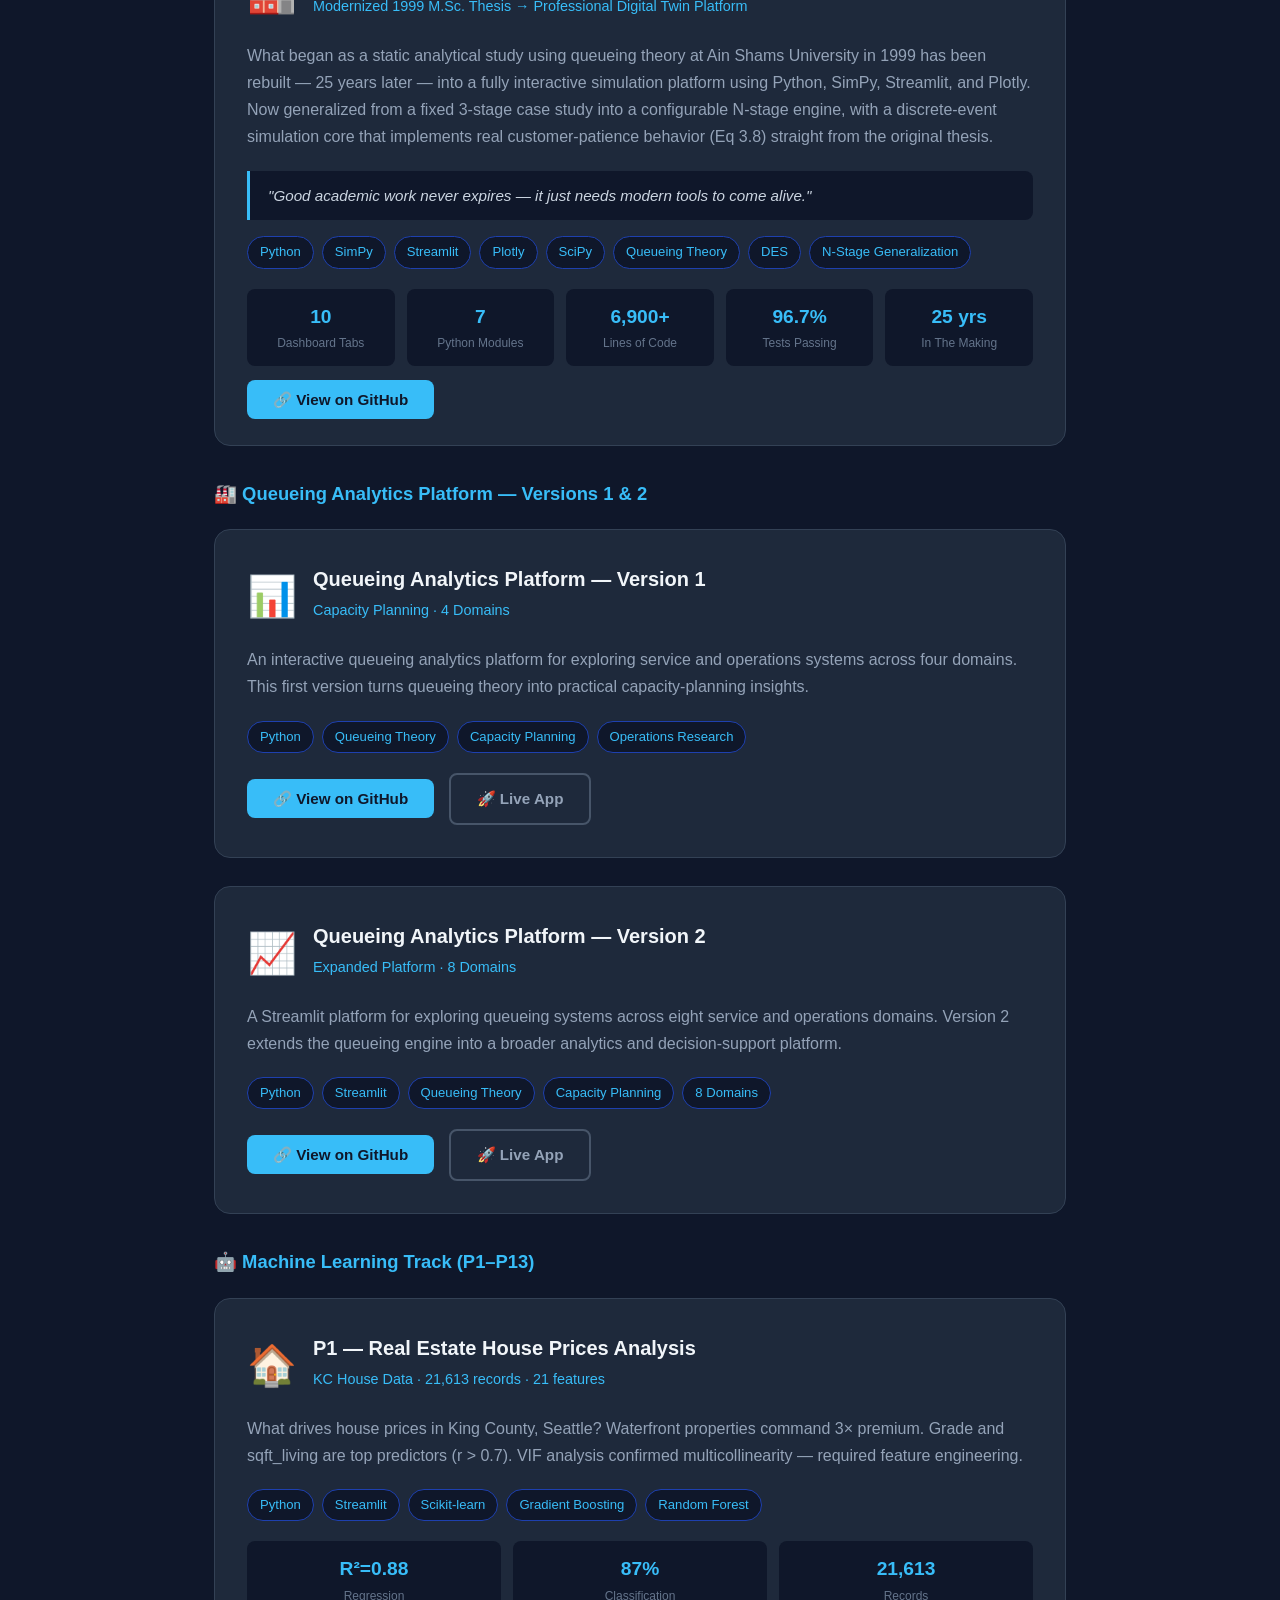
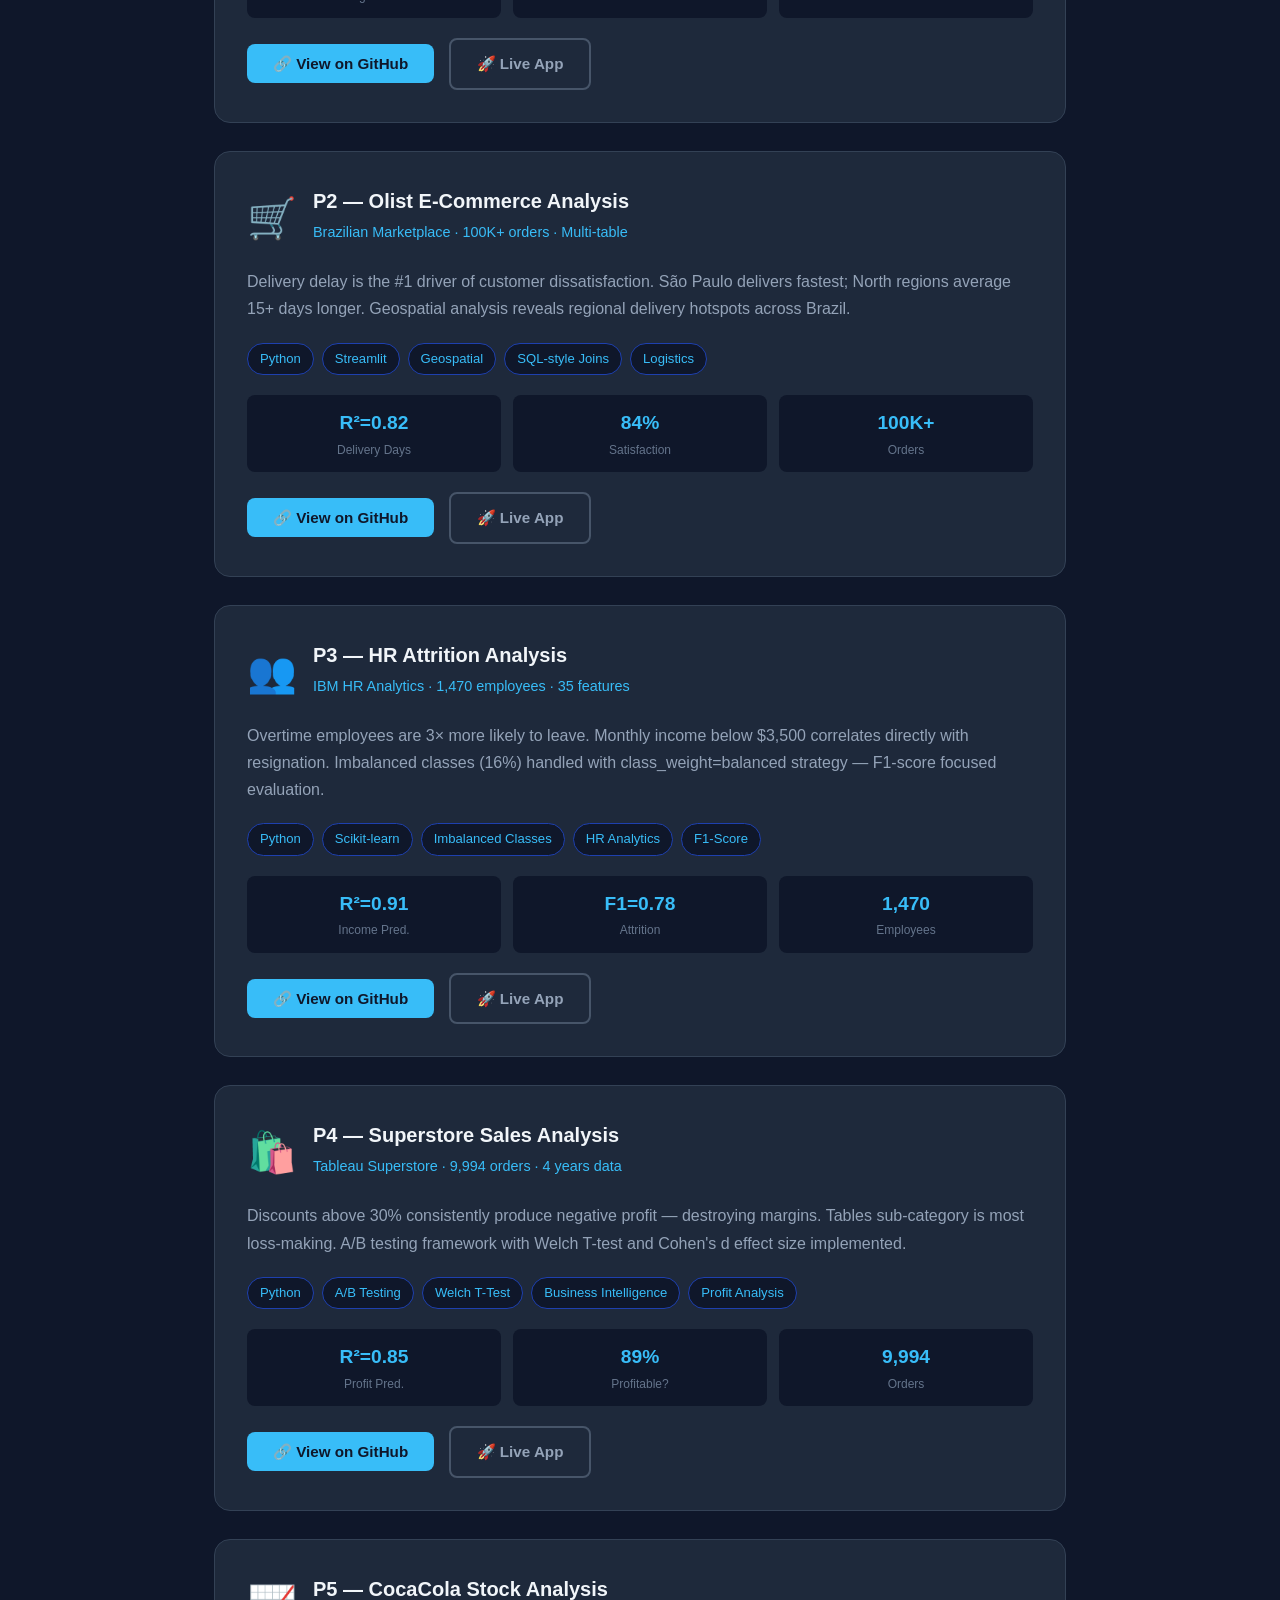
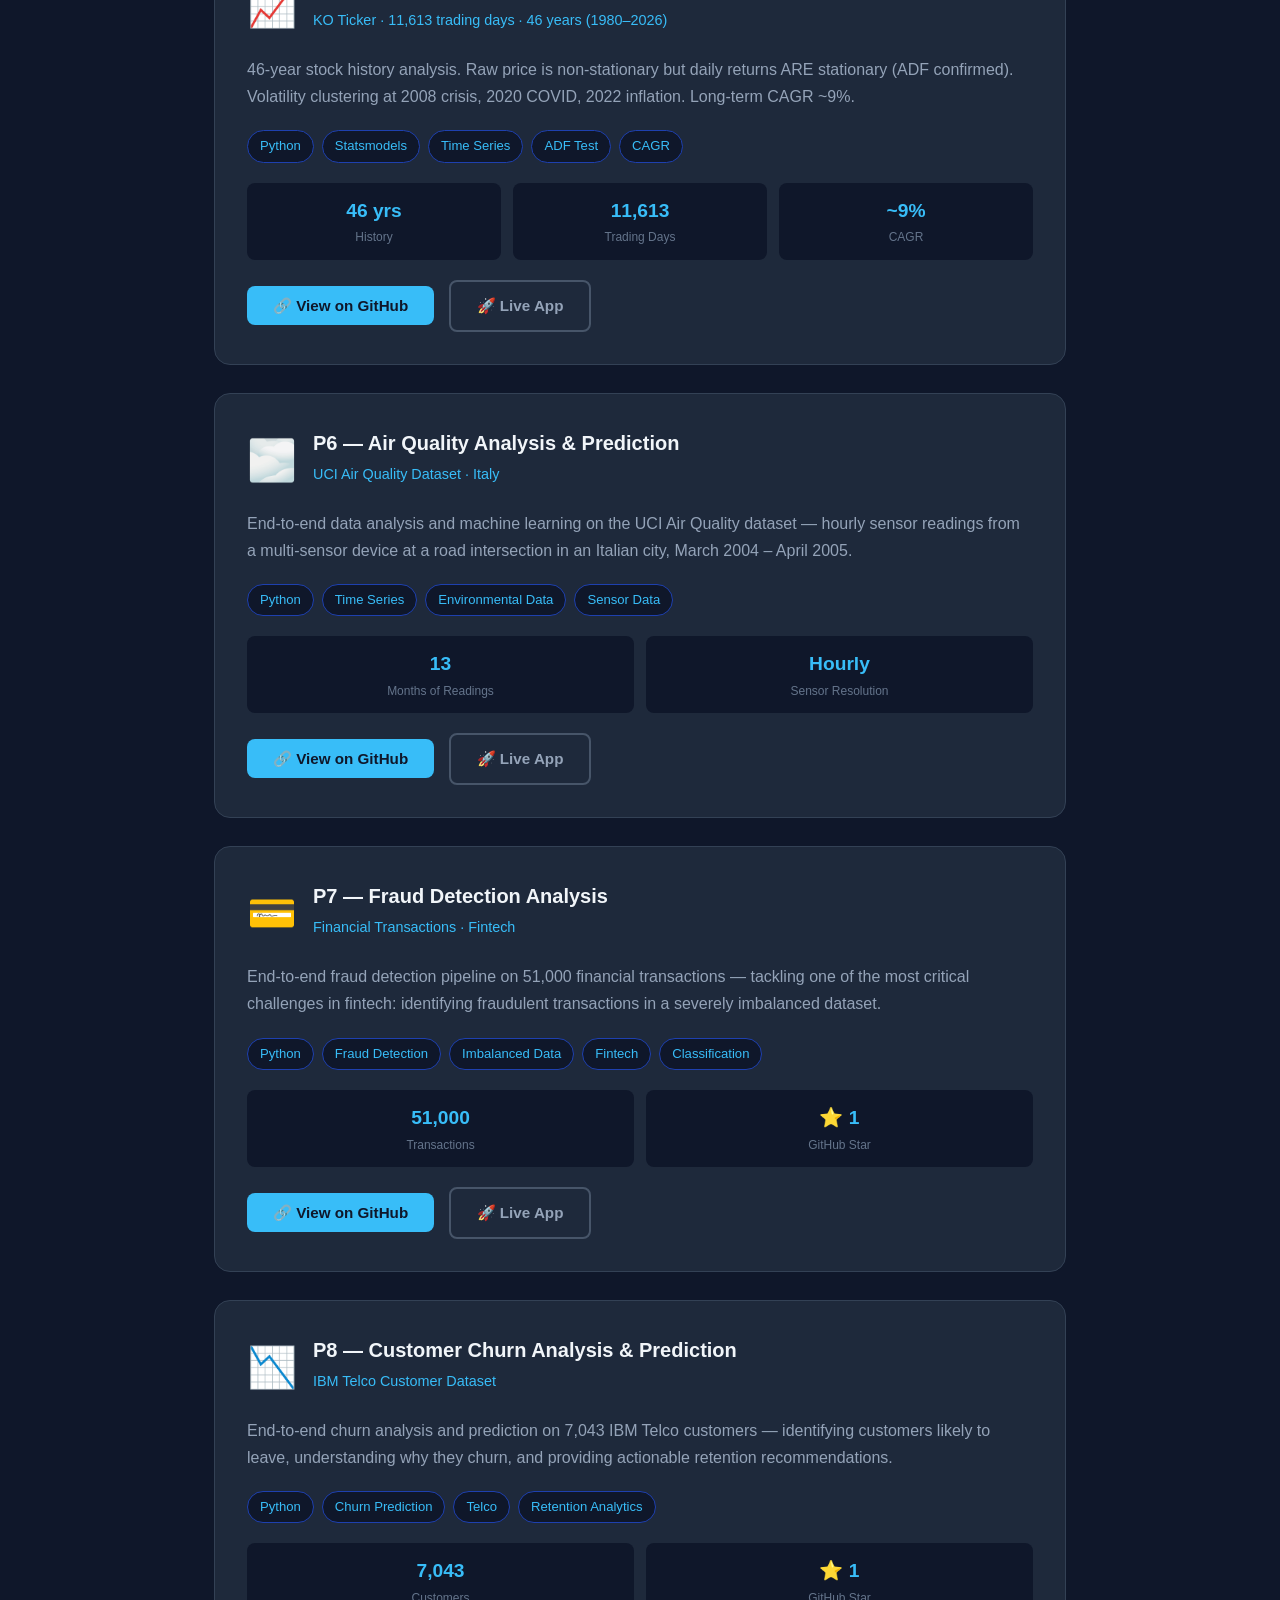
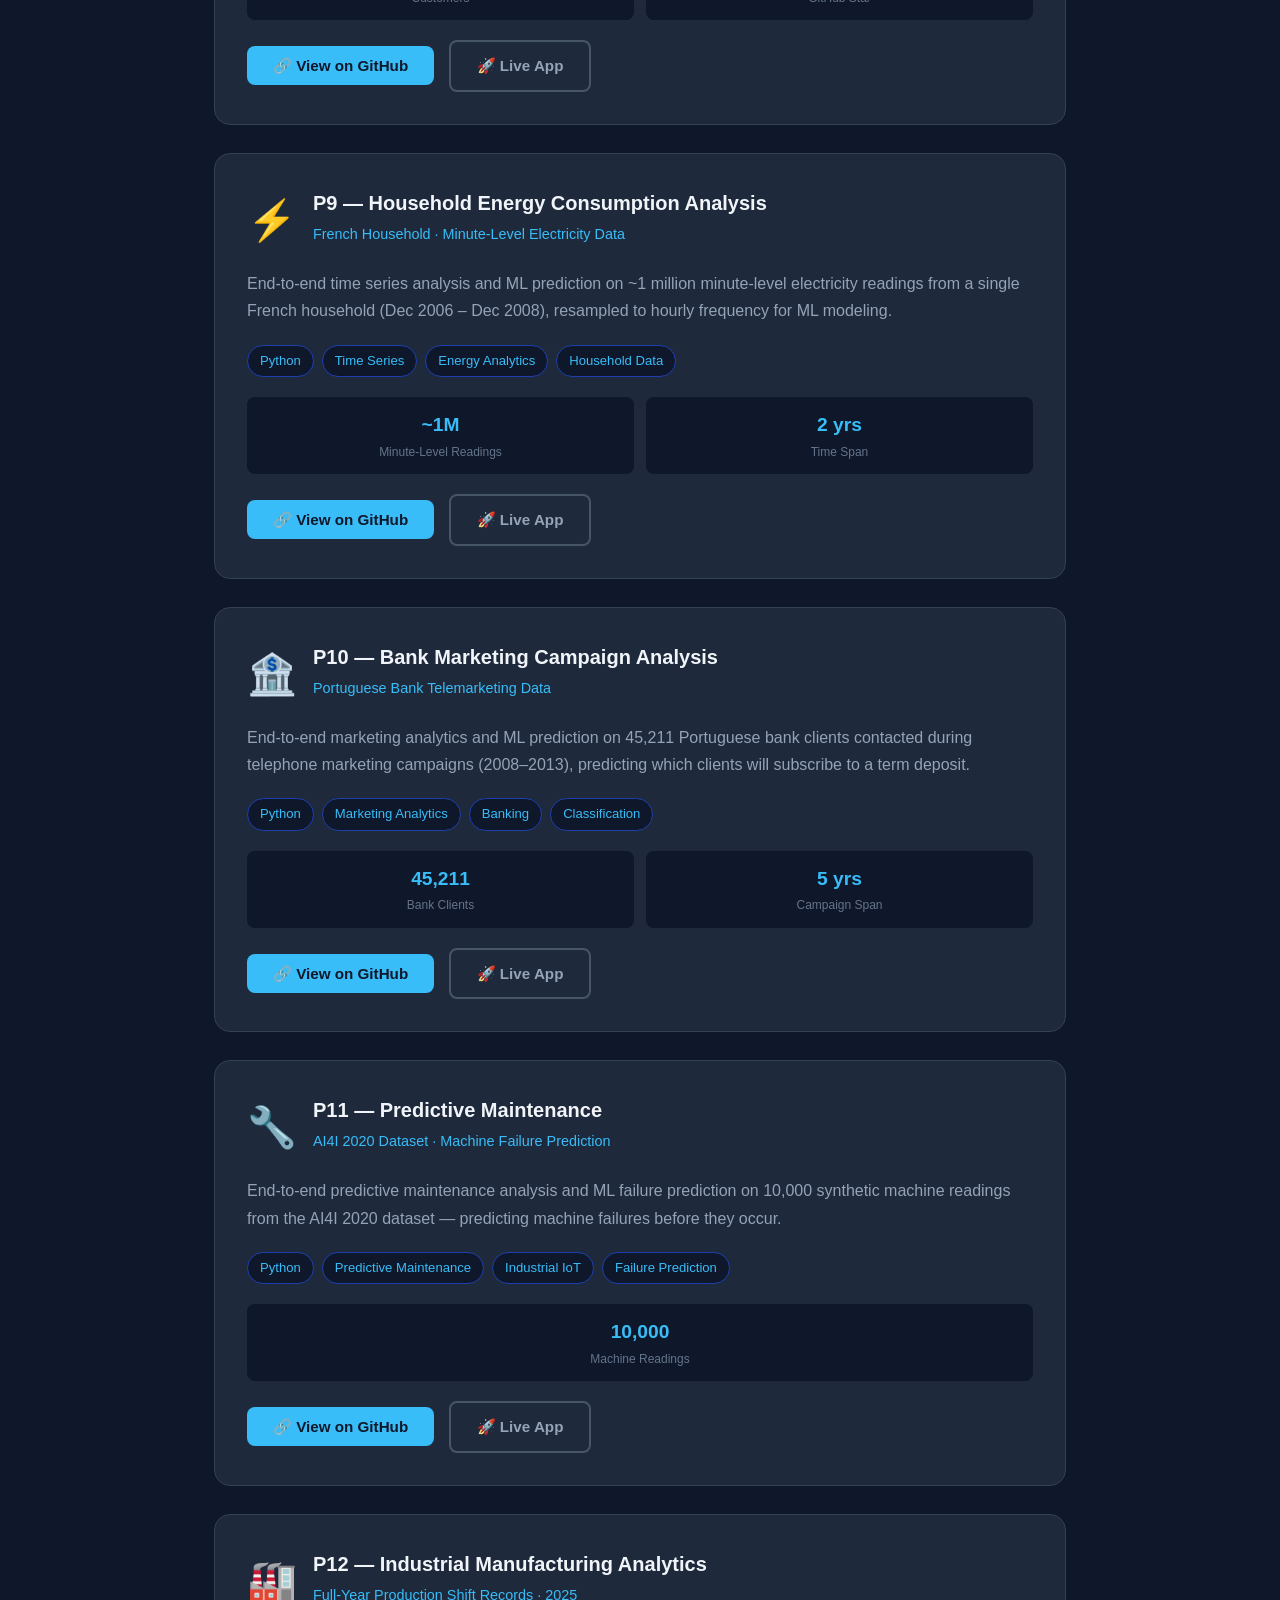
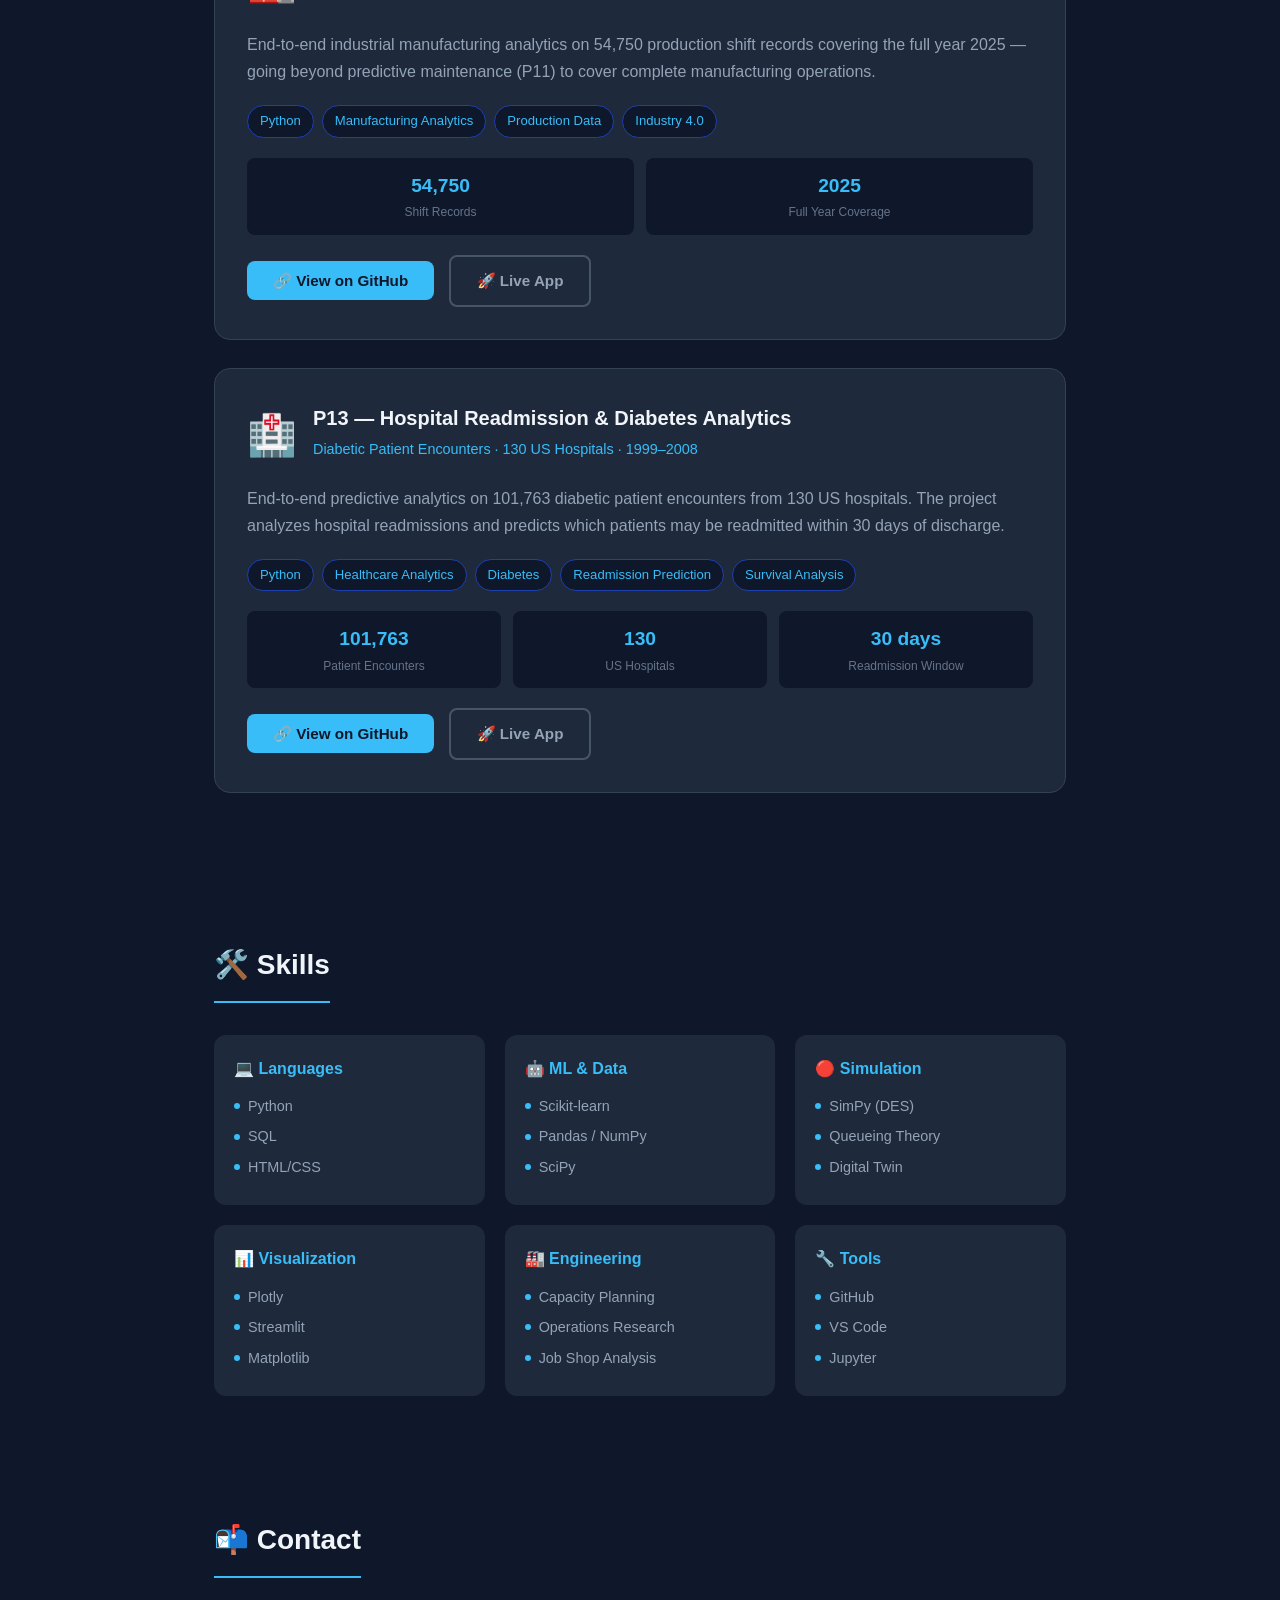
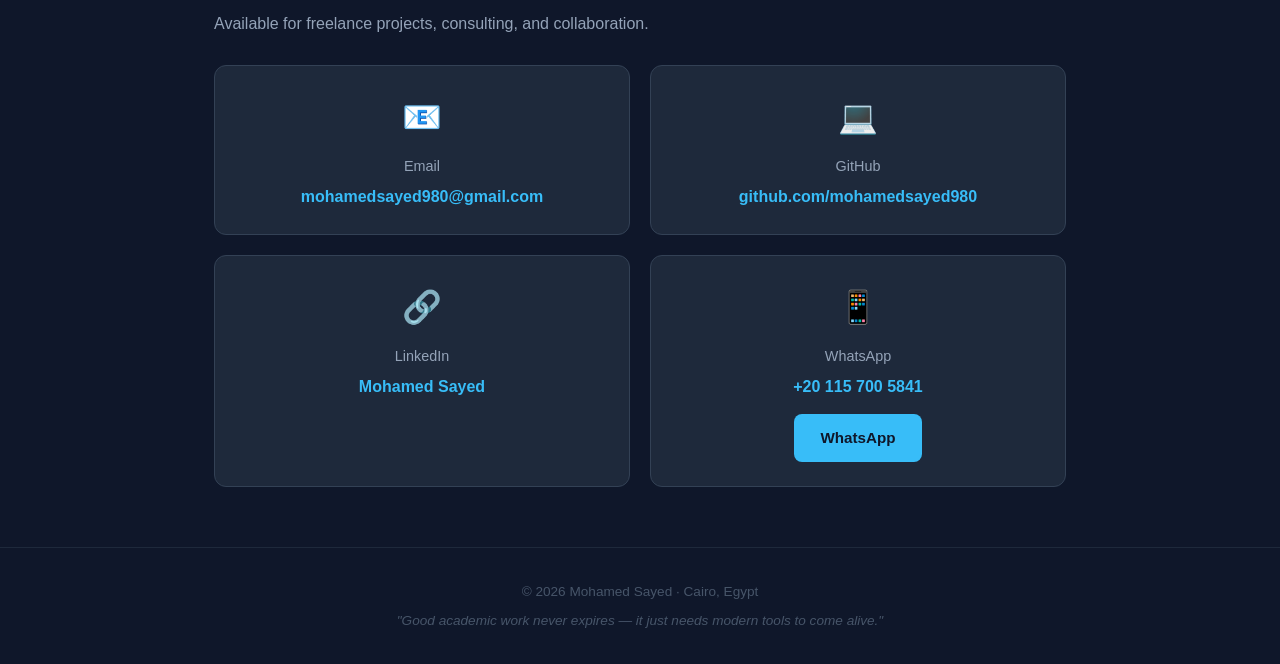
==== commit a1f55ded: "Add files via upload" ====
--- a/index.html
+++ b/index.html
@@ -511,11 +511,10 @@
     </a>
     <div class="contact-card">
       <div class="contact-icon">📱</div>
-      <div class="contact-label">WhatsApp / Phone</div>
+      <div class="contact-label">WhatsApp</div>
       <div class="contact-value">+20 115 700 5841</div>
       <div style="display:flex;gap:10px;justify-content:center;flex-wrap:wrap;margin-top:14px;">
         <a href="https://wa.me/201157005841" target="_blank" rel="noopener noreferrer" class="btn btn-primary">WhatsApp</a>
-        <a href="tel:+201157005841" class="btn btn-outline">Call</a>
       </div>
     </div>
   </div>
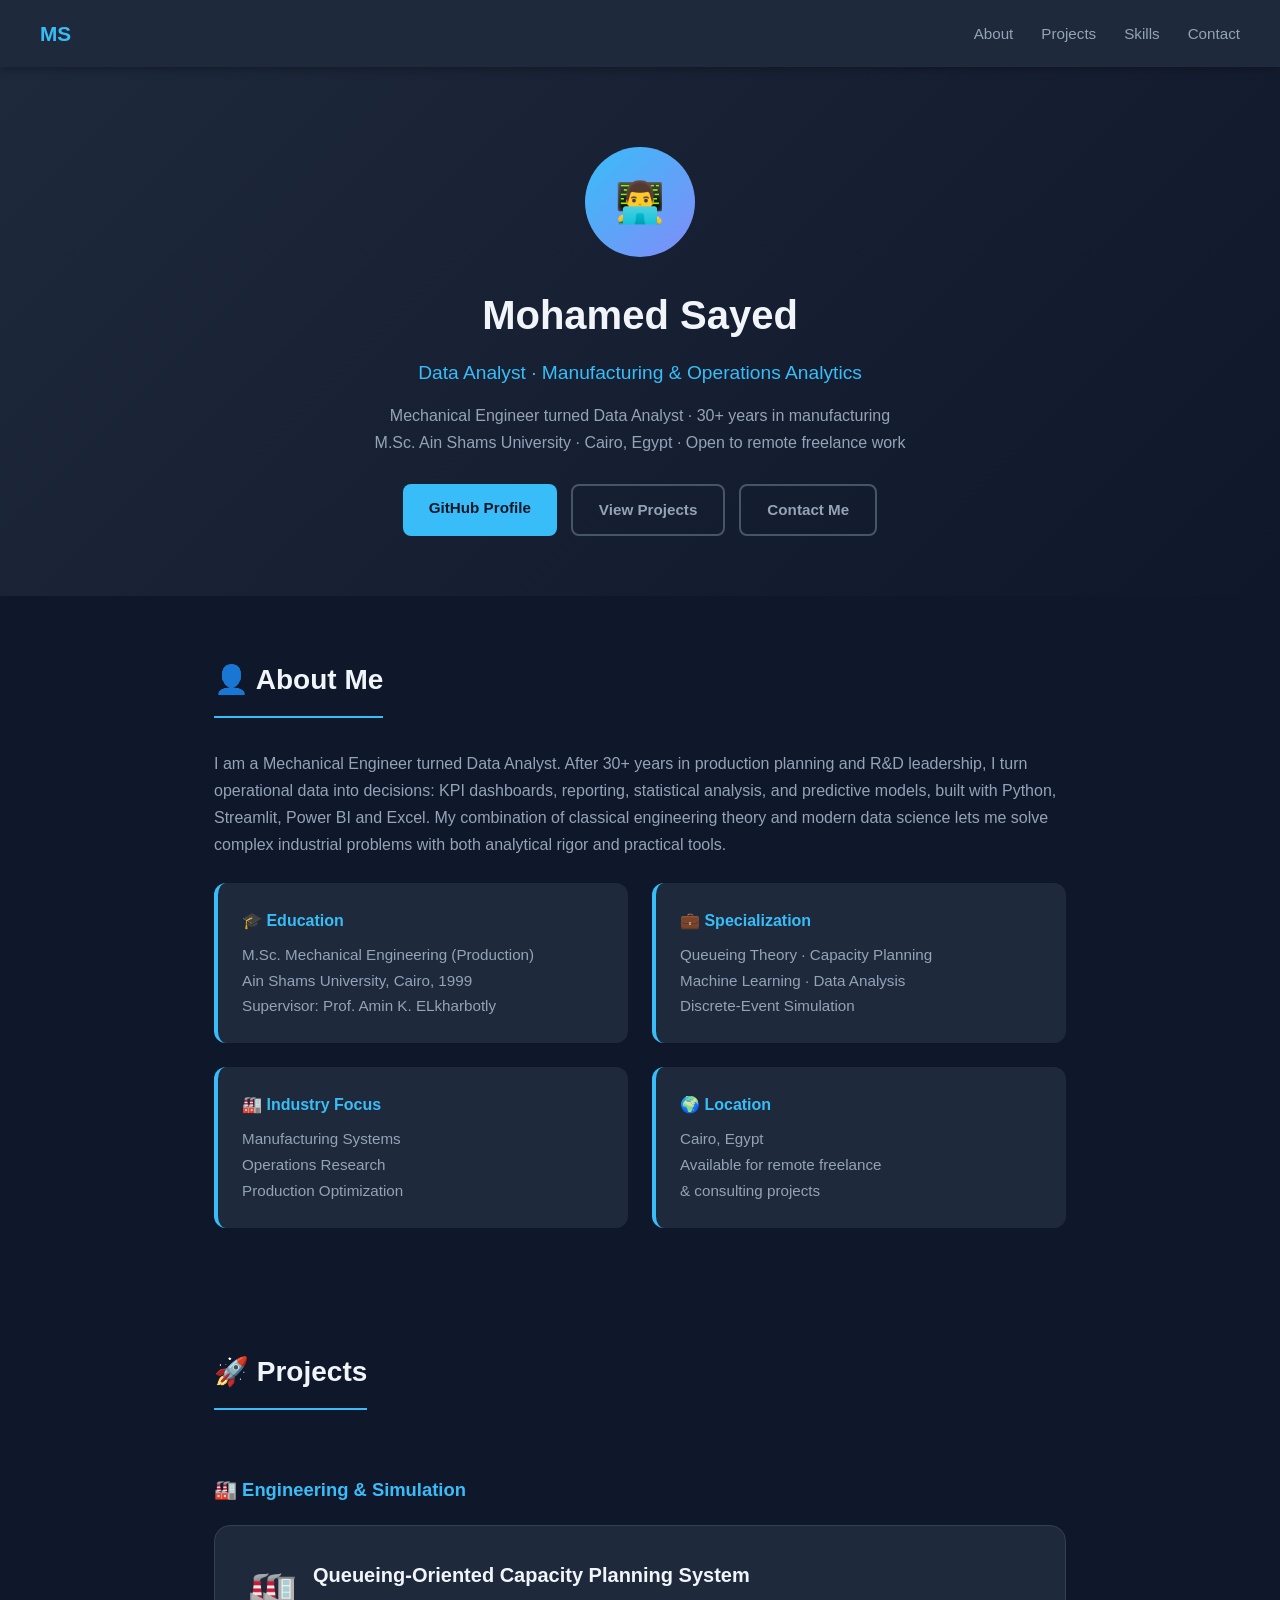
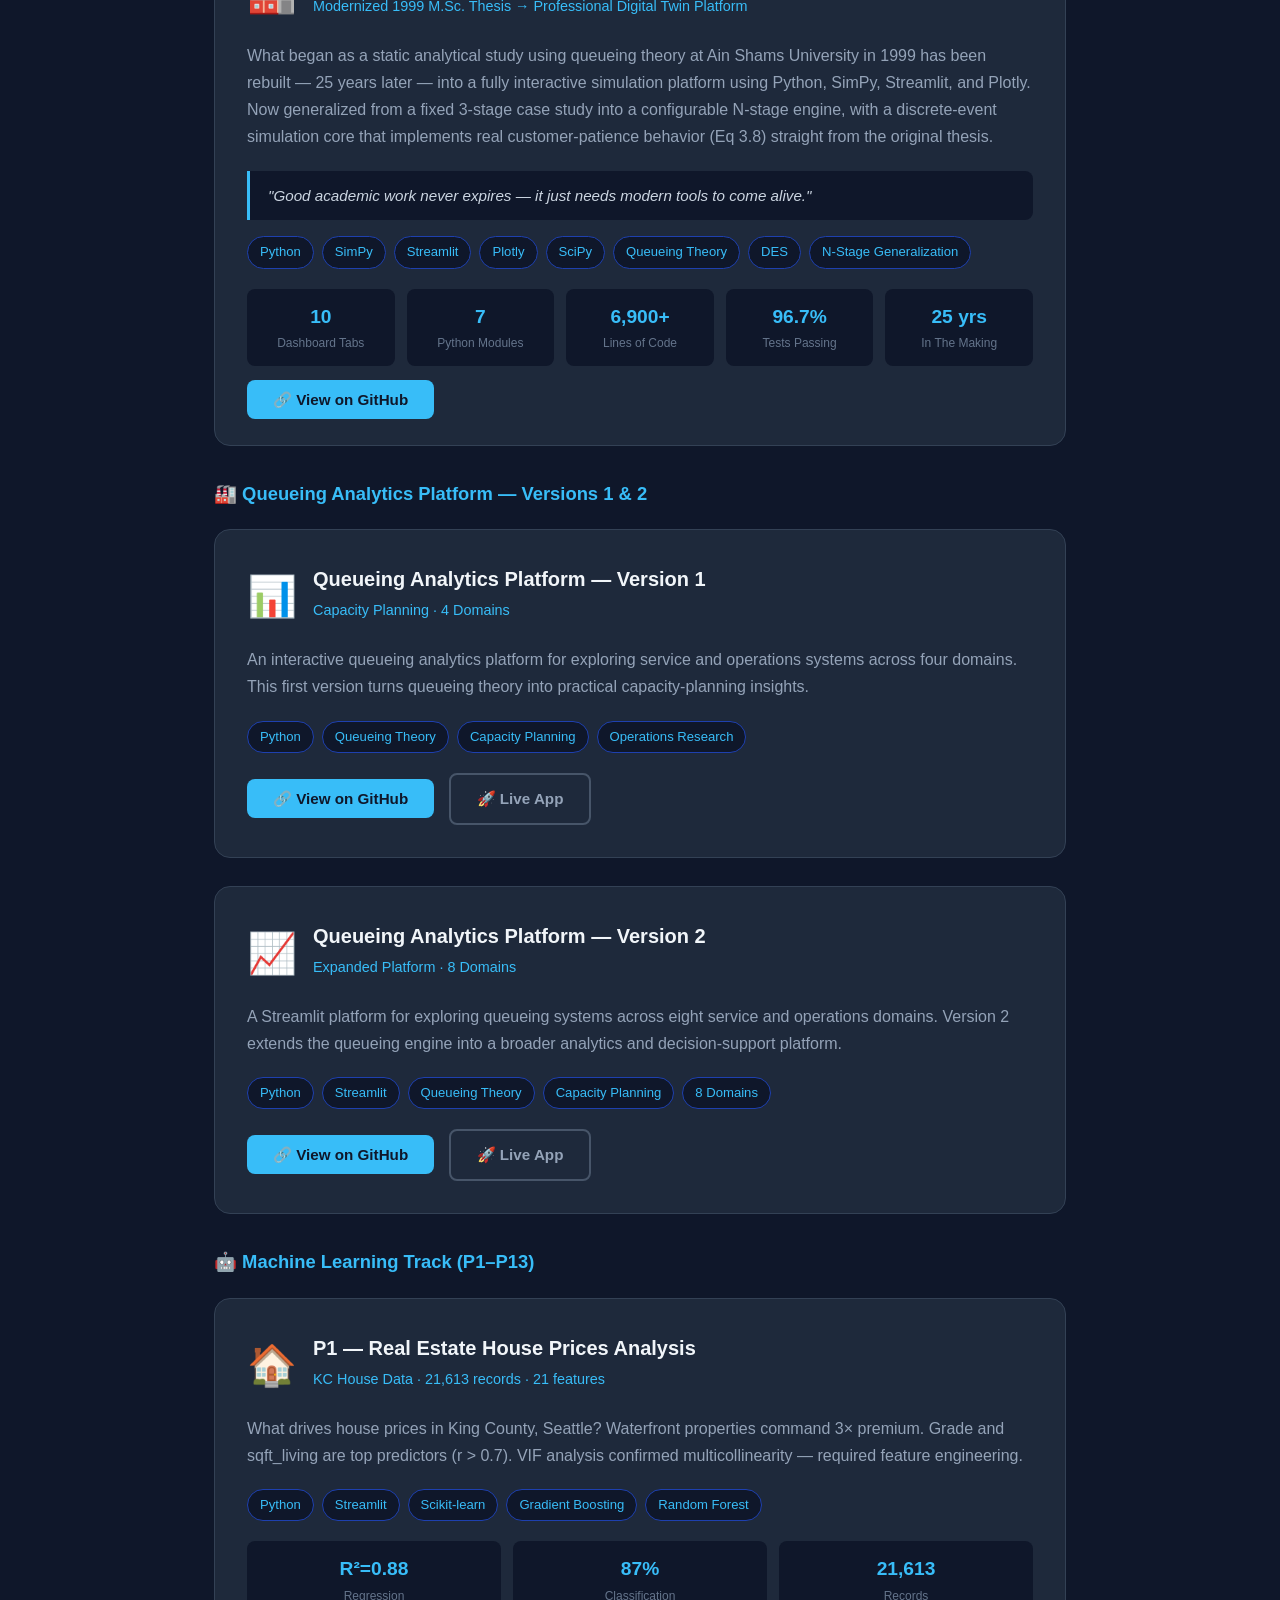
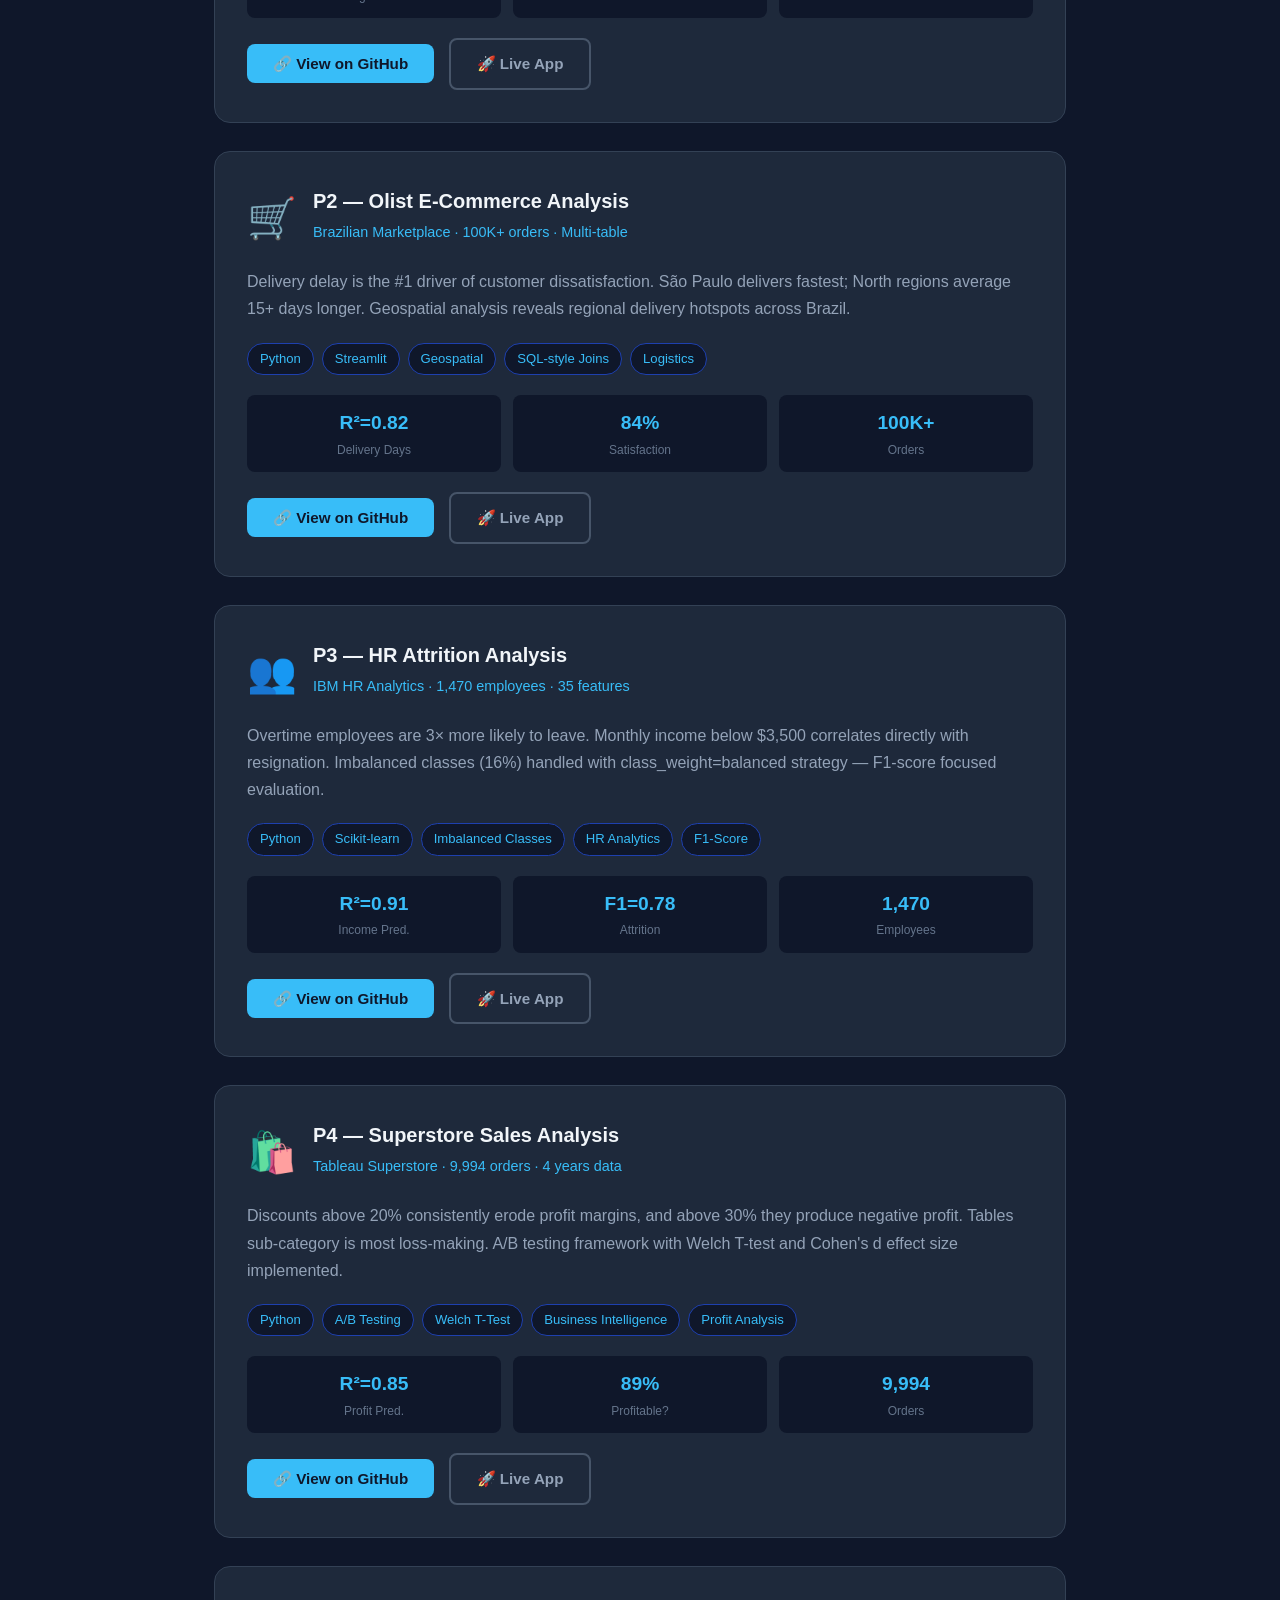
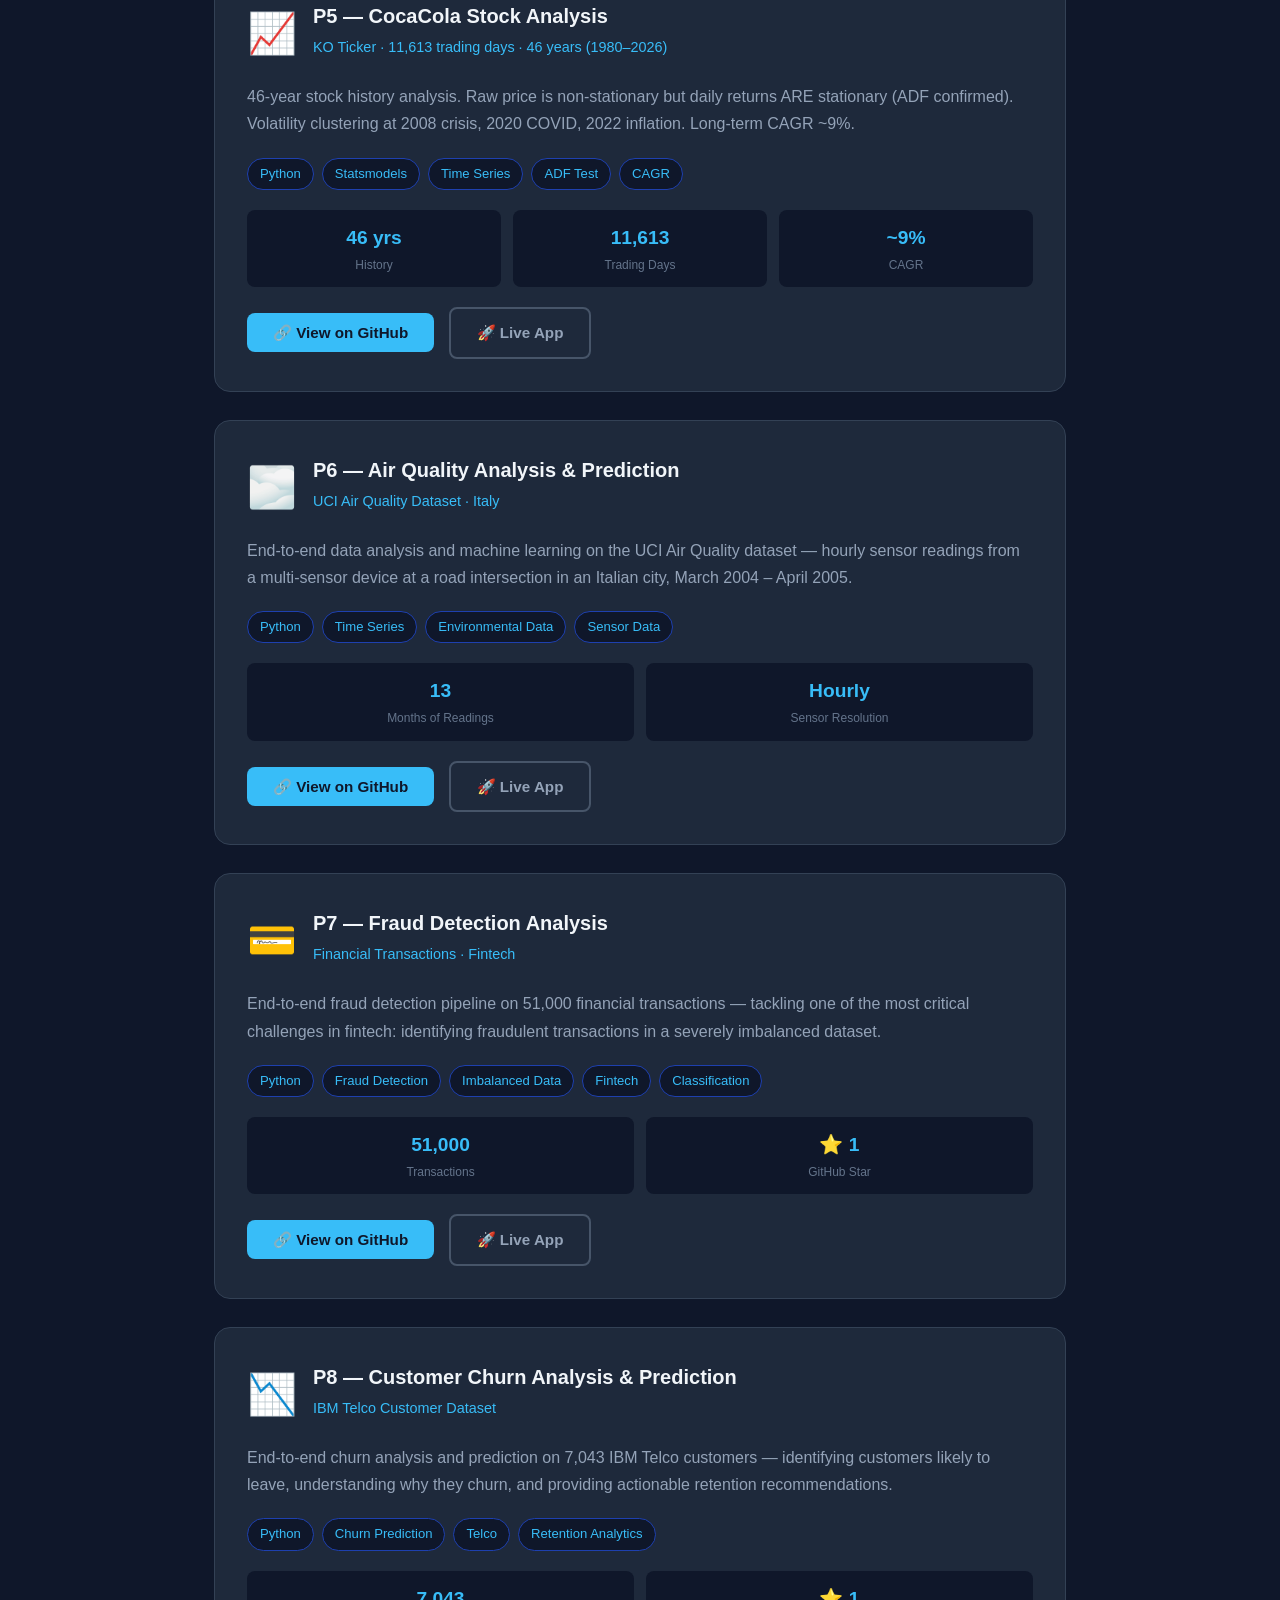
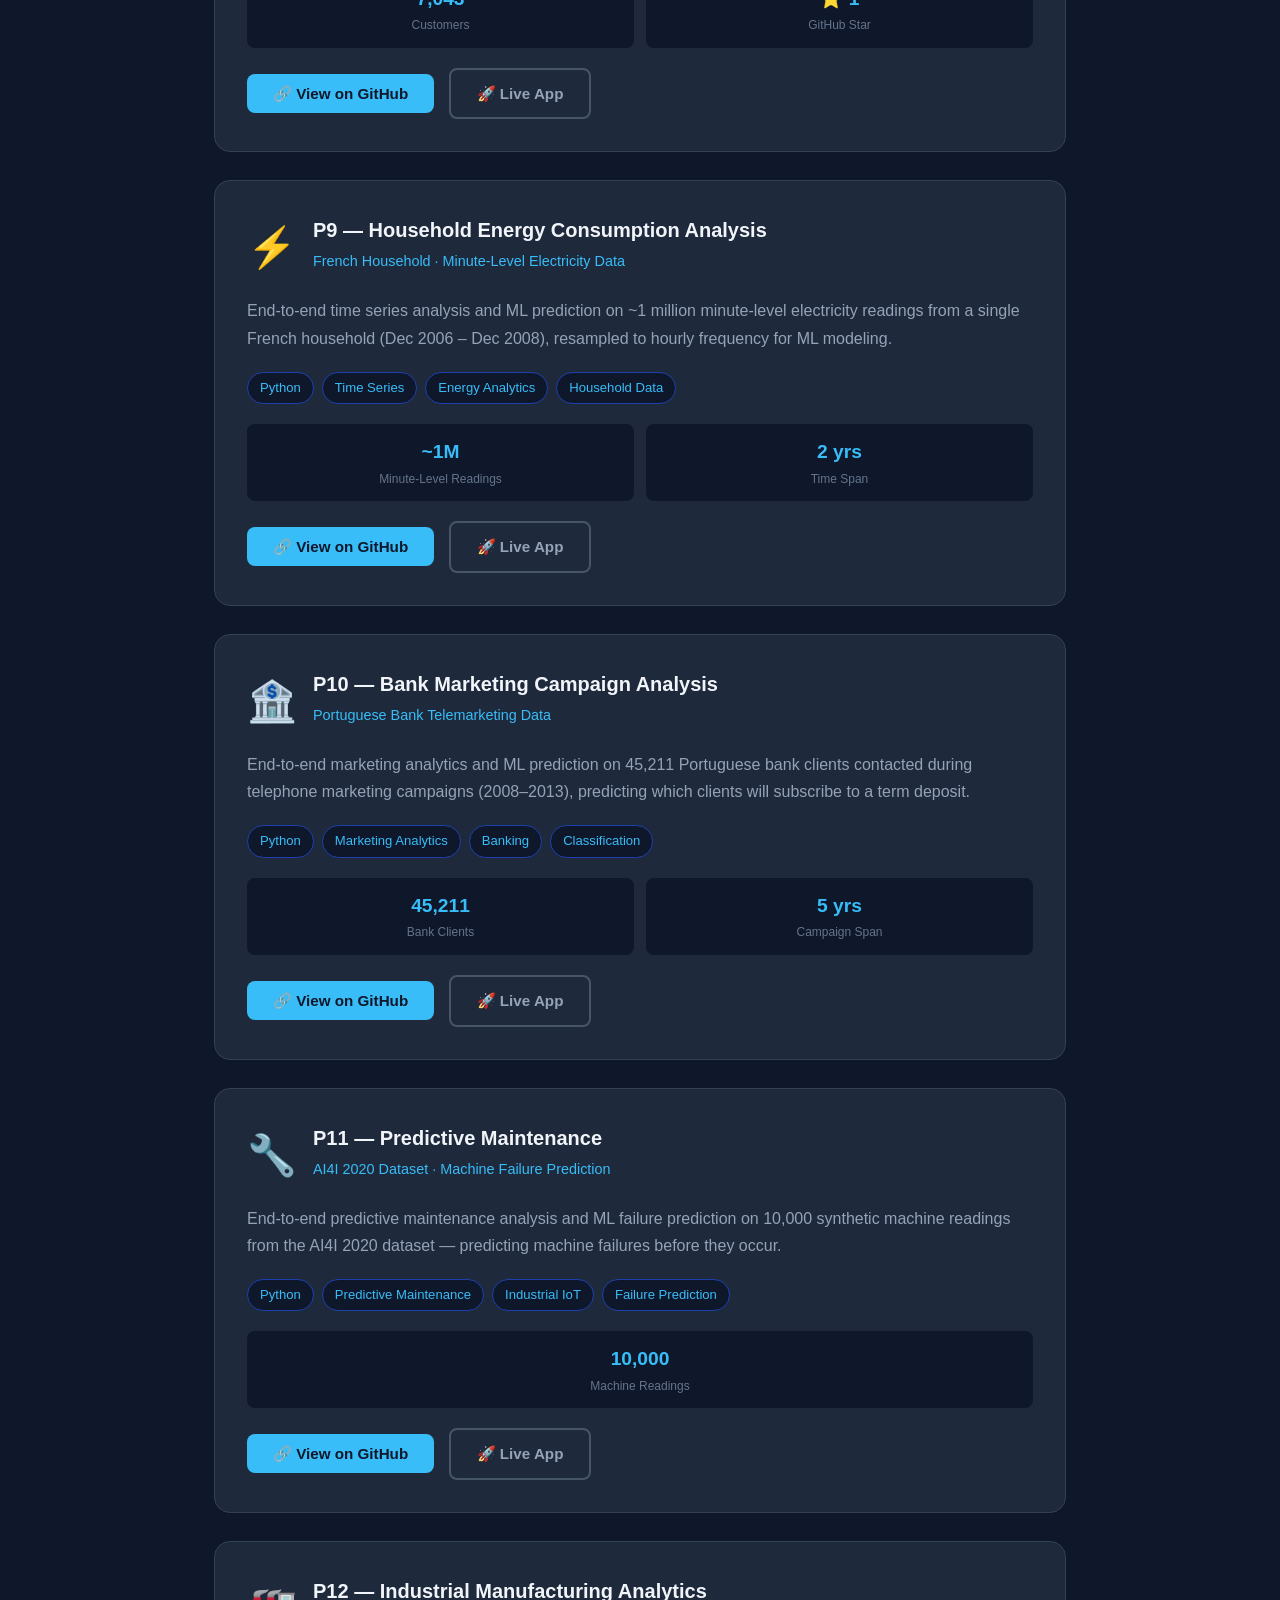
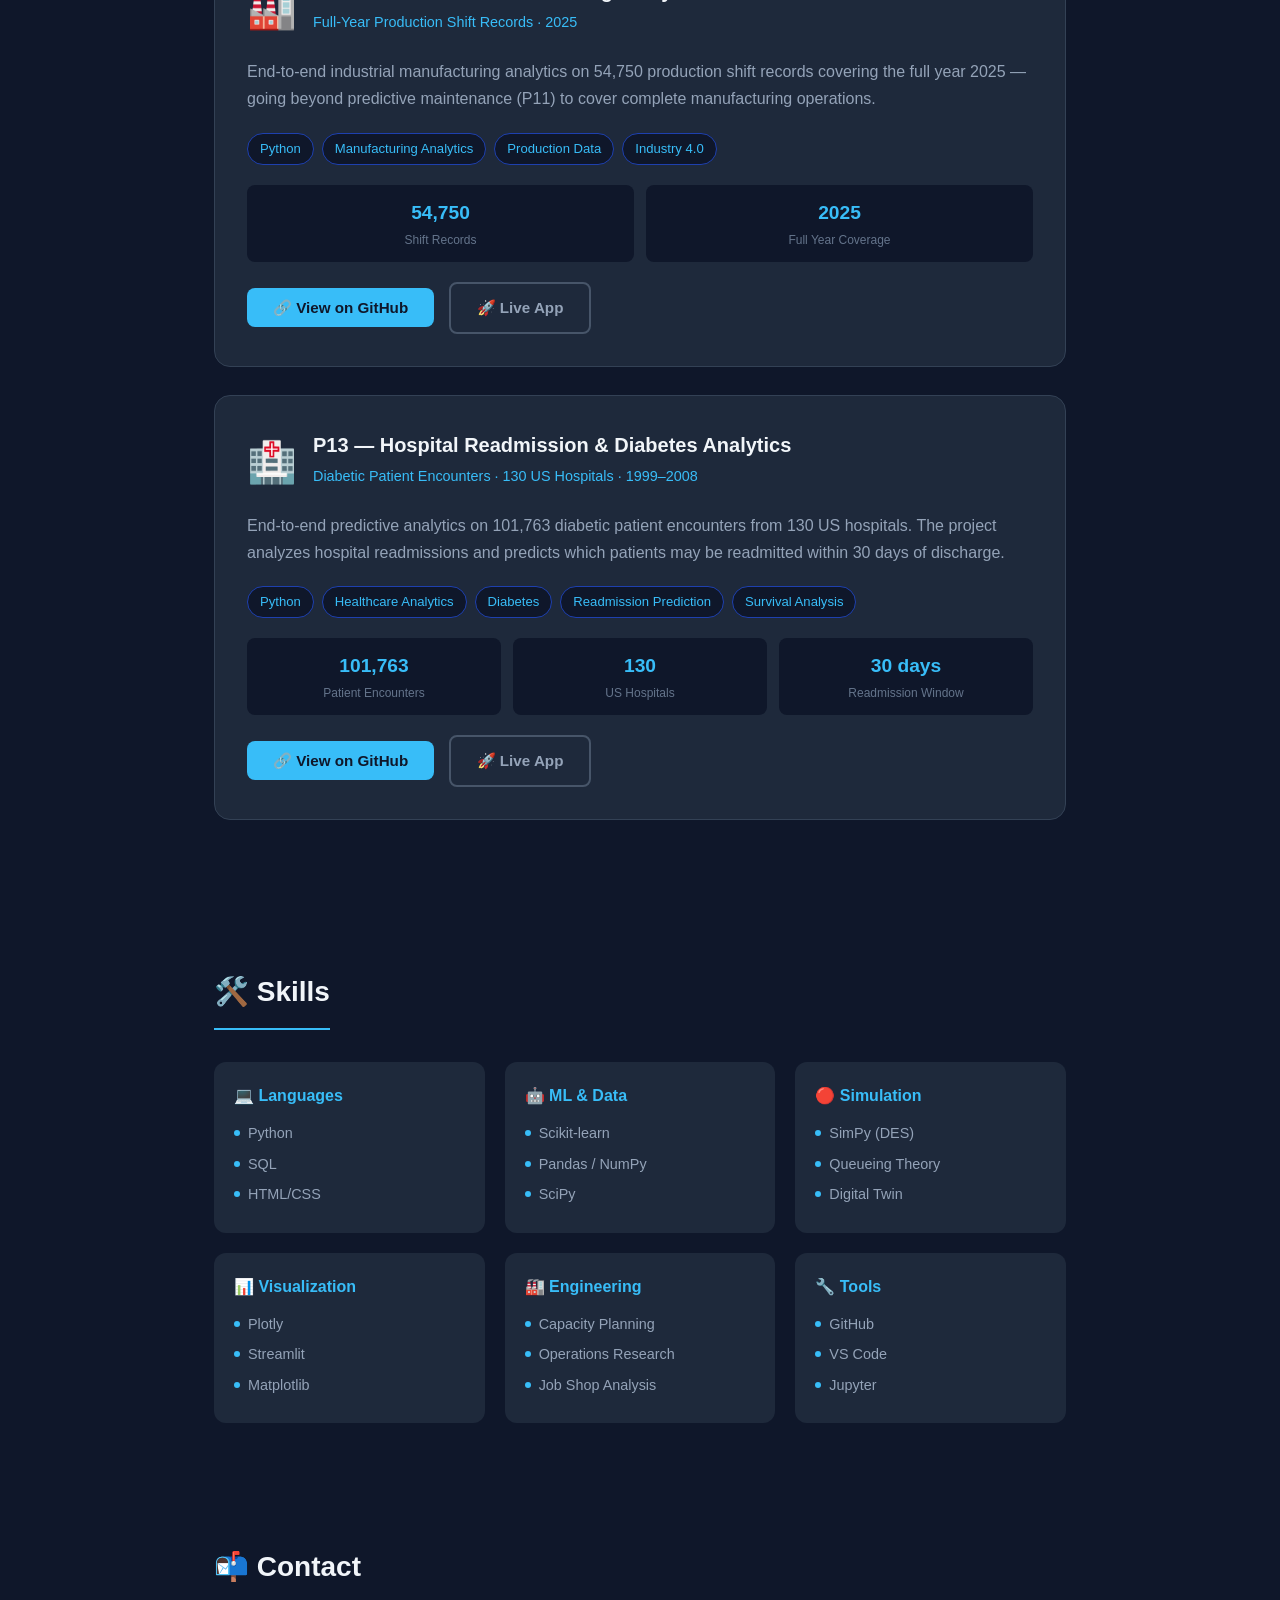
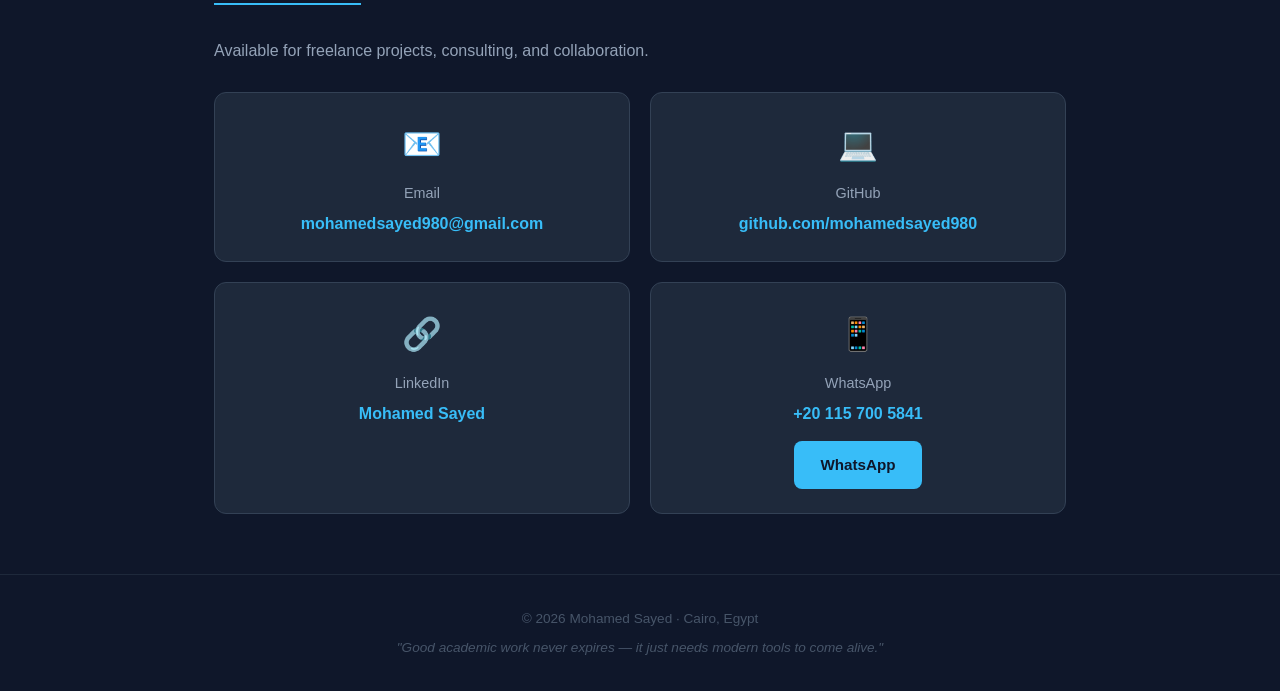
==== commit 762a06f3: "Add files via upload" ====
--- a/index.html
+++ b/index.html
@@ -251,7 +251,7 @@
         <div class="project-subtitle">Tableau Superstore · 9,994 orders · 4 years data</div>
       </div>
     </div>
-    <p class="project-desc">Discounts above 30% consistently produce negative profit — destroying margins. Tables sub-category is most loss-making. A/B testing framework with Welch T-test and Cohen's d effect size implemented.</p>
+    <p class="project-desc">Discounts above 20% consistently erode profit margins, and above 30% they produce negative profit. Tables sub-category is most loss-making. A/B testing framework with Welch T-test and Cohen's d effect size implemented.</p>
     <div class="tags">
       <span class="tag">Python</span><span class="tag">A/B Testing</span><span class="tag">Welch T-Test</span><span class="tag">Business Intelligence</span><span class="tag">Profit Analysis</span>
     </div>
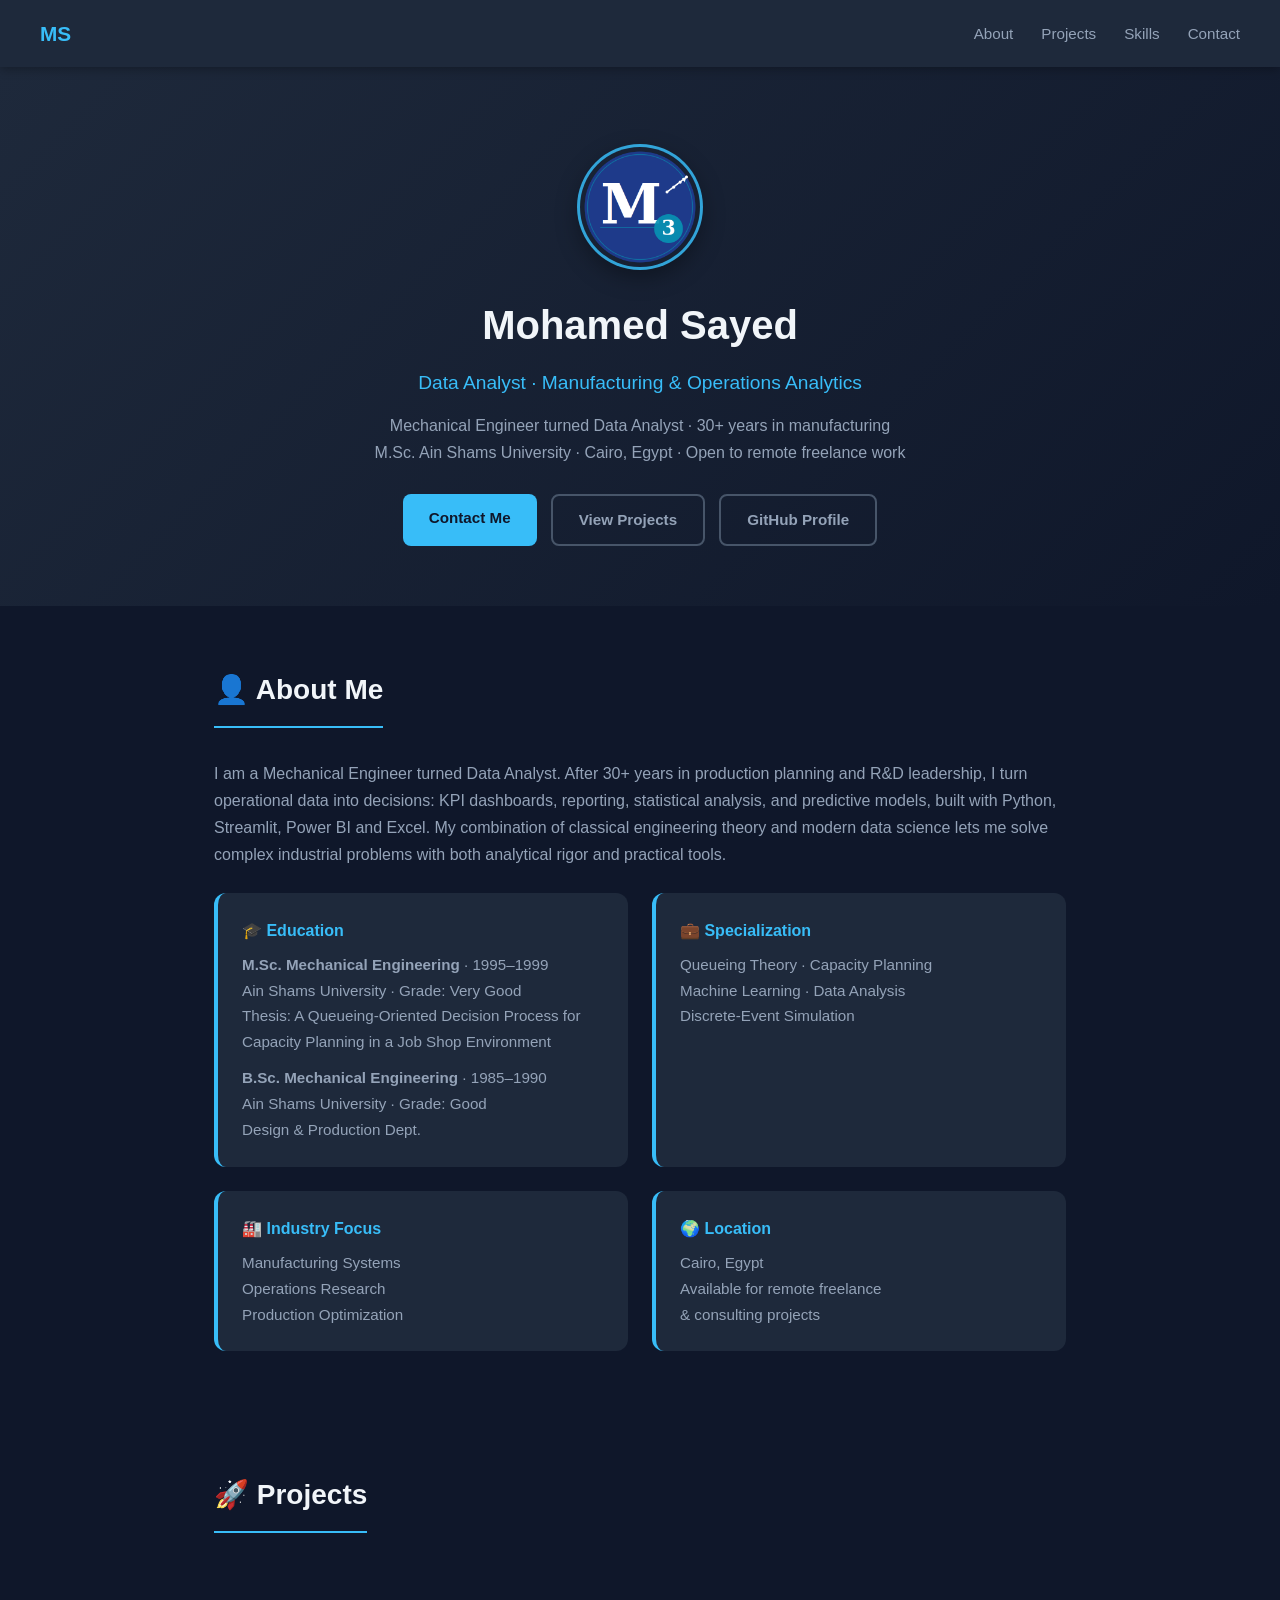
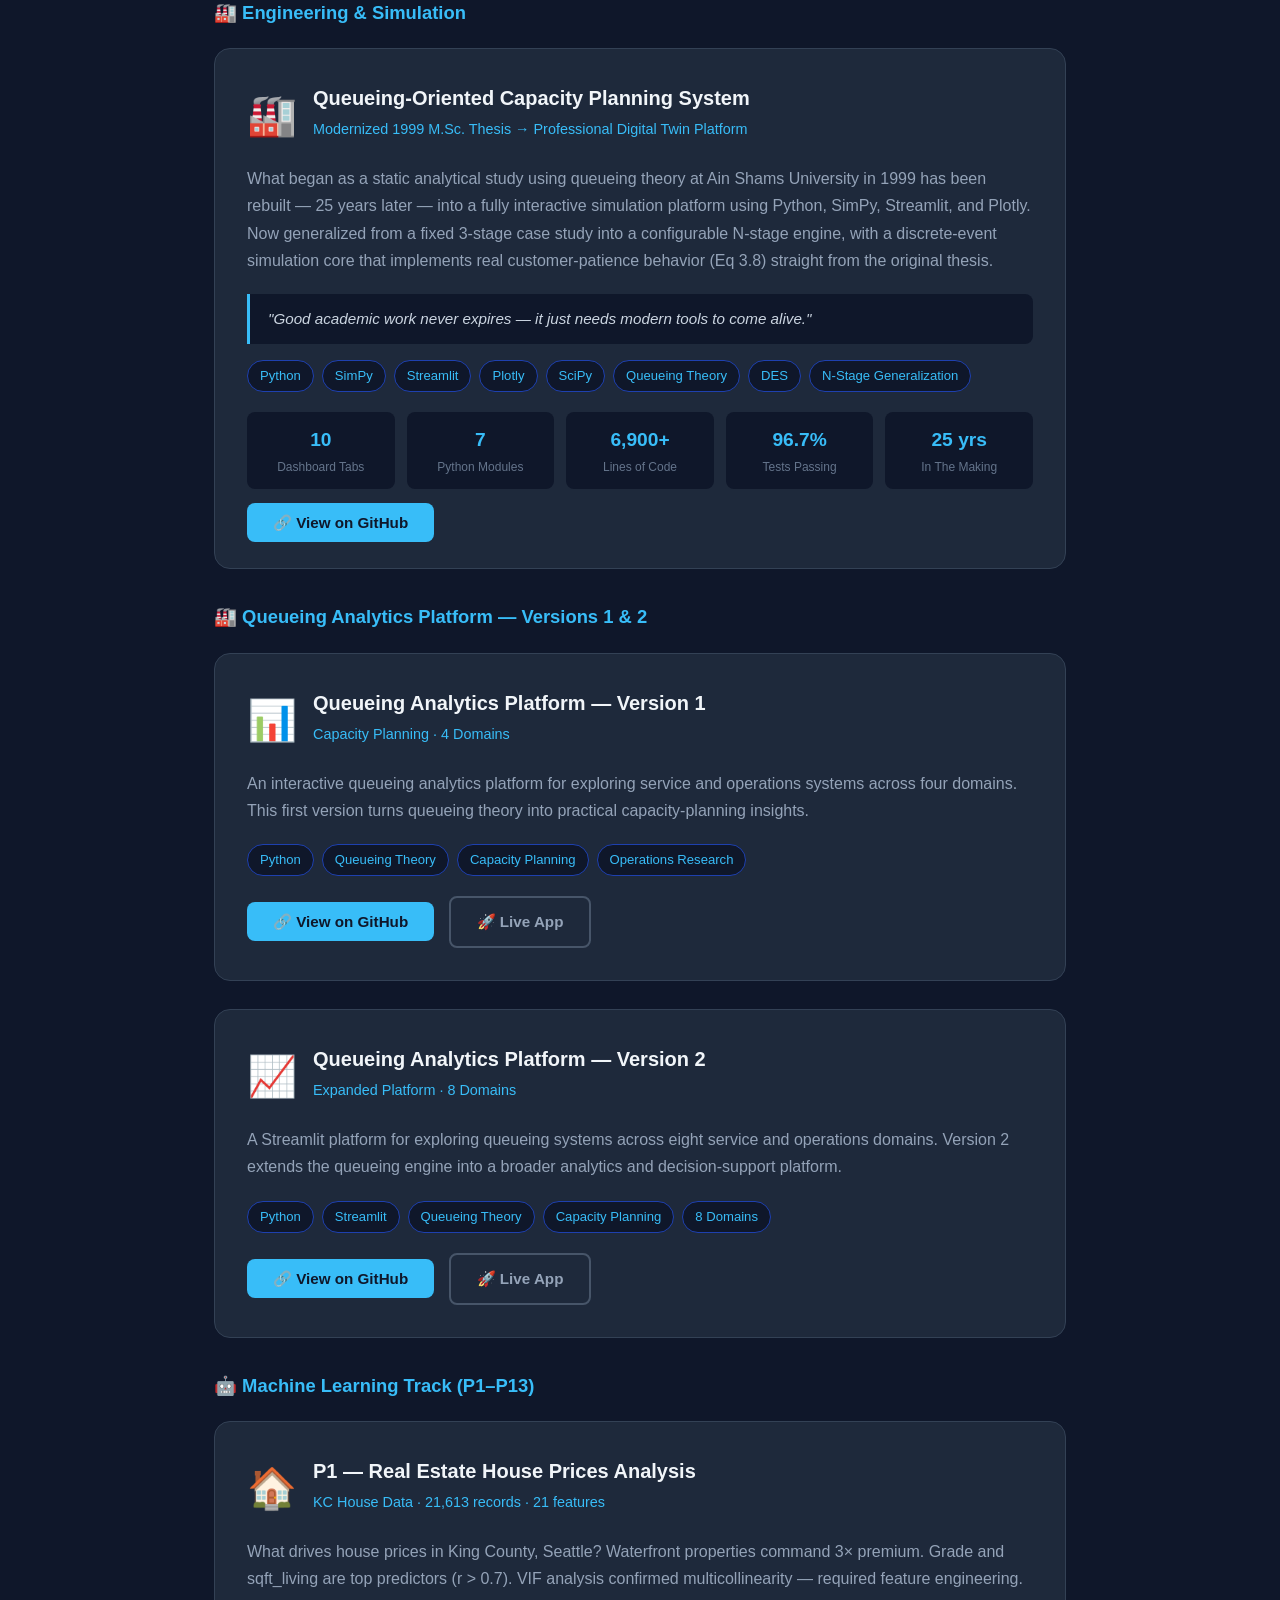
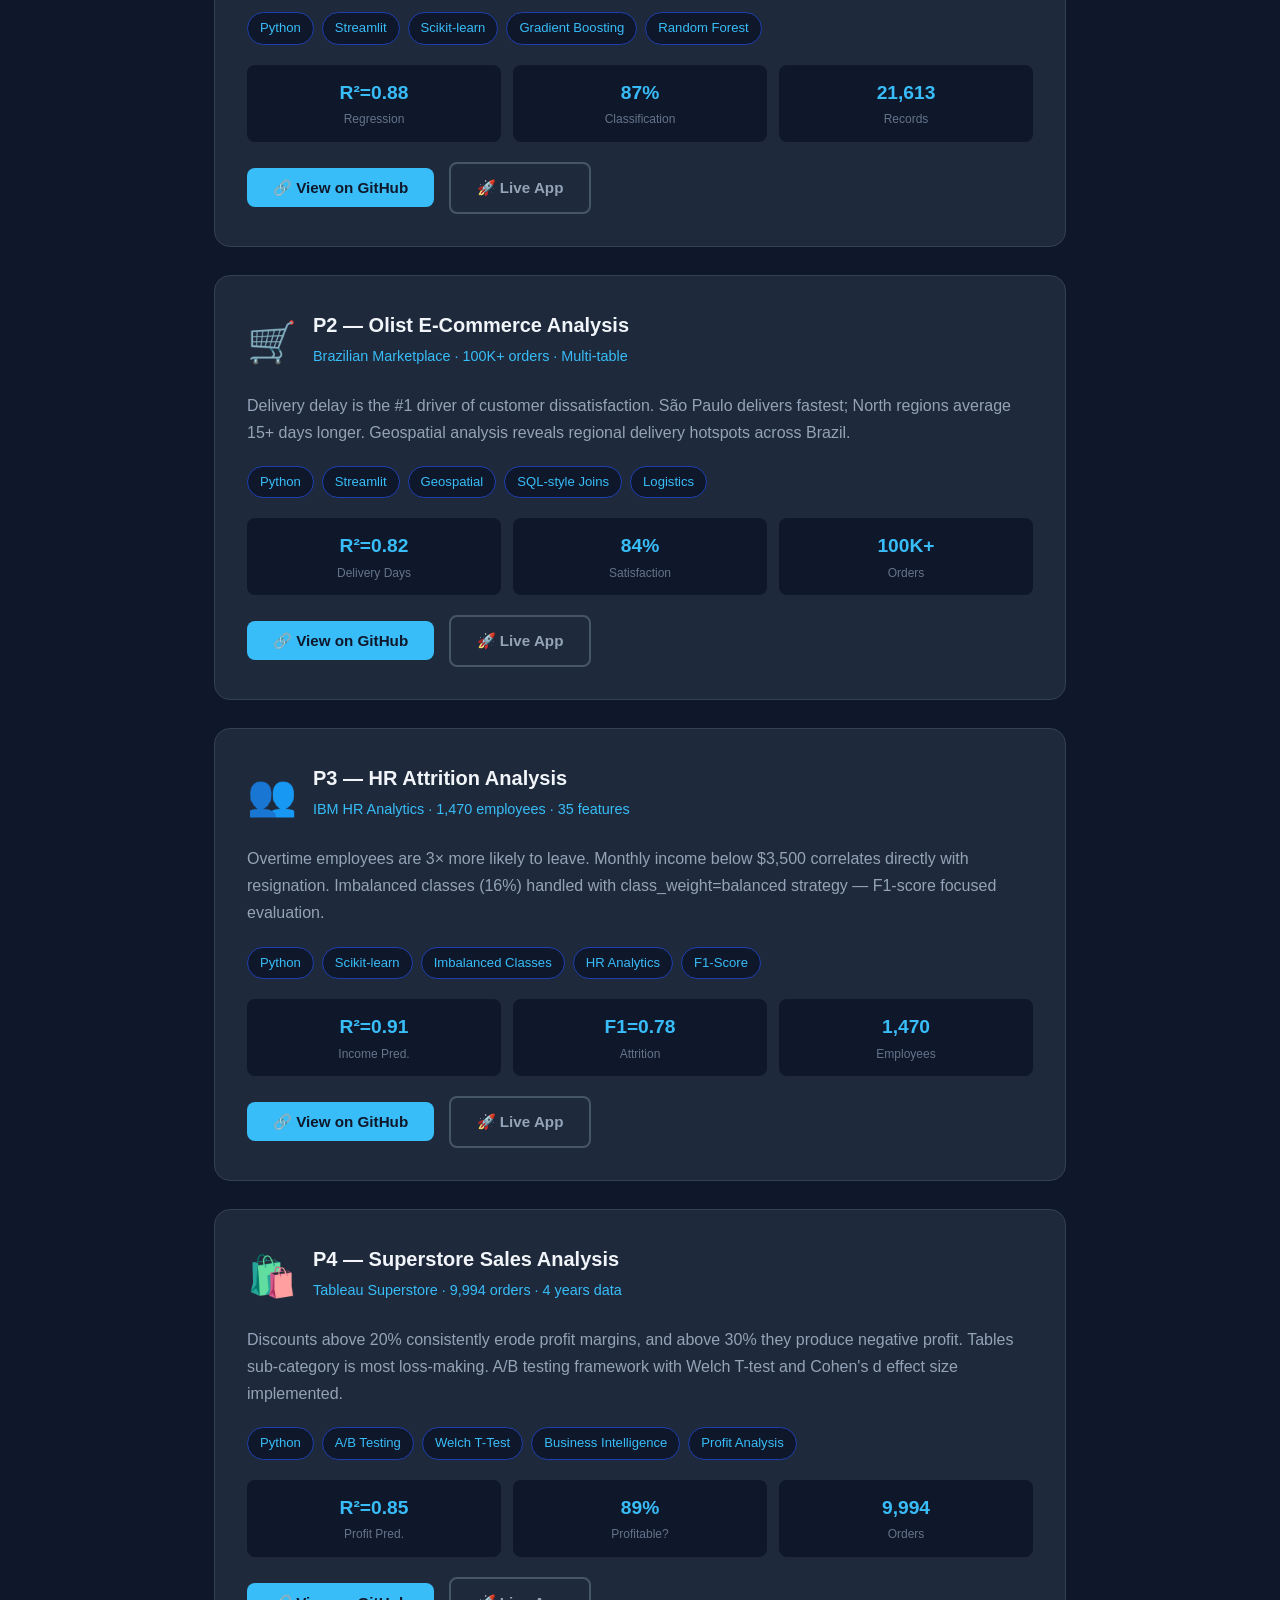
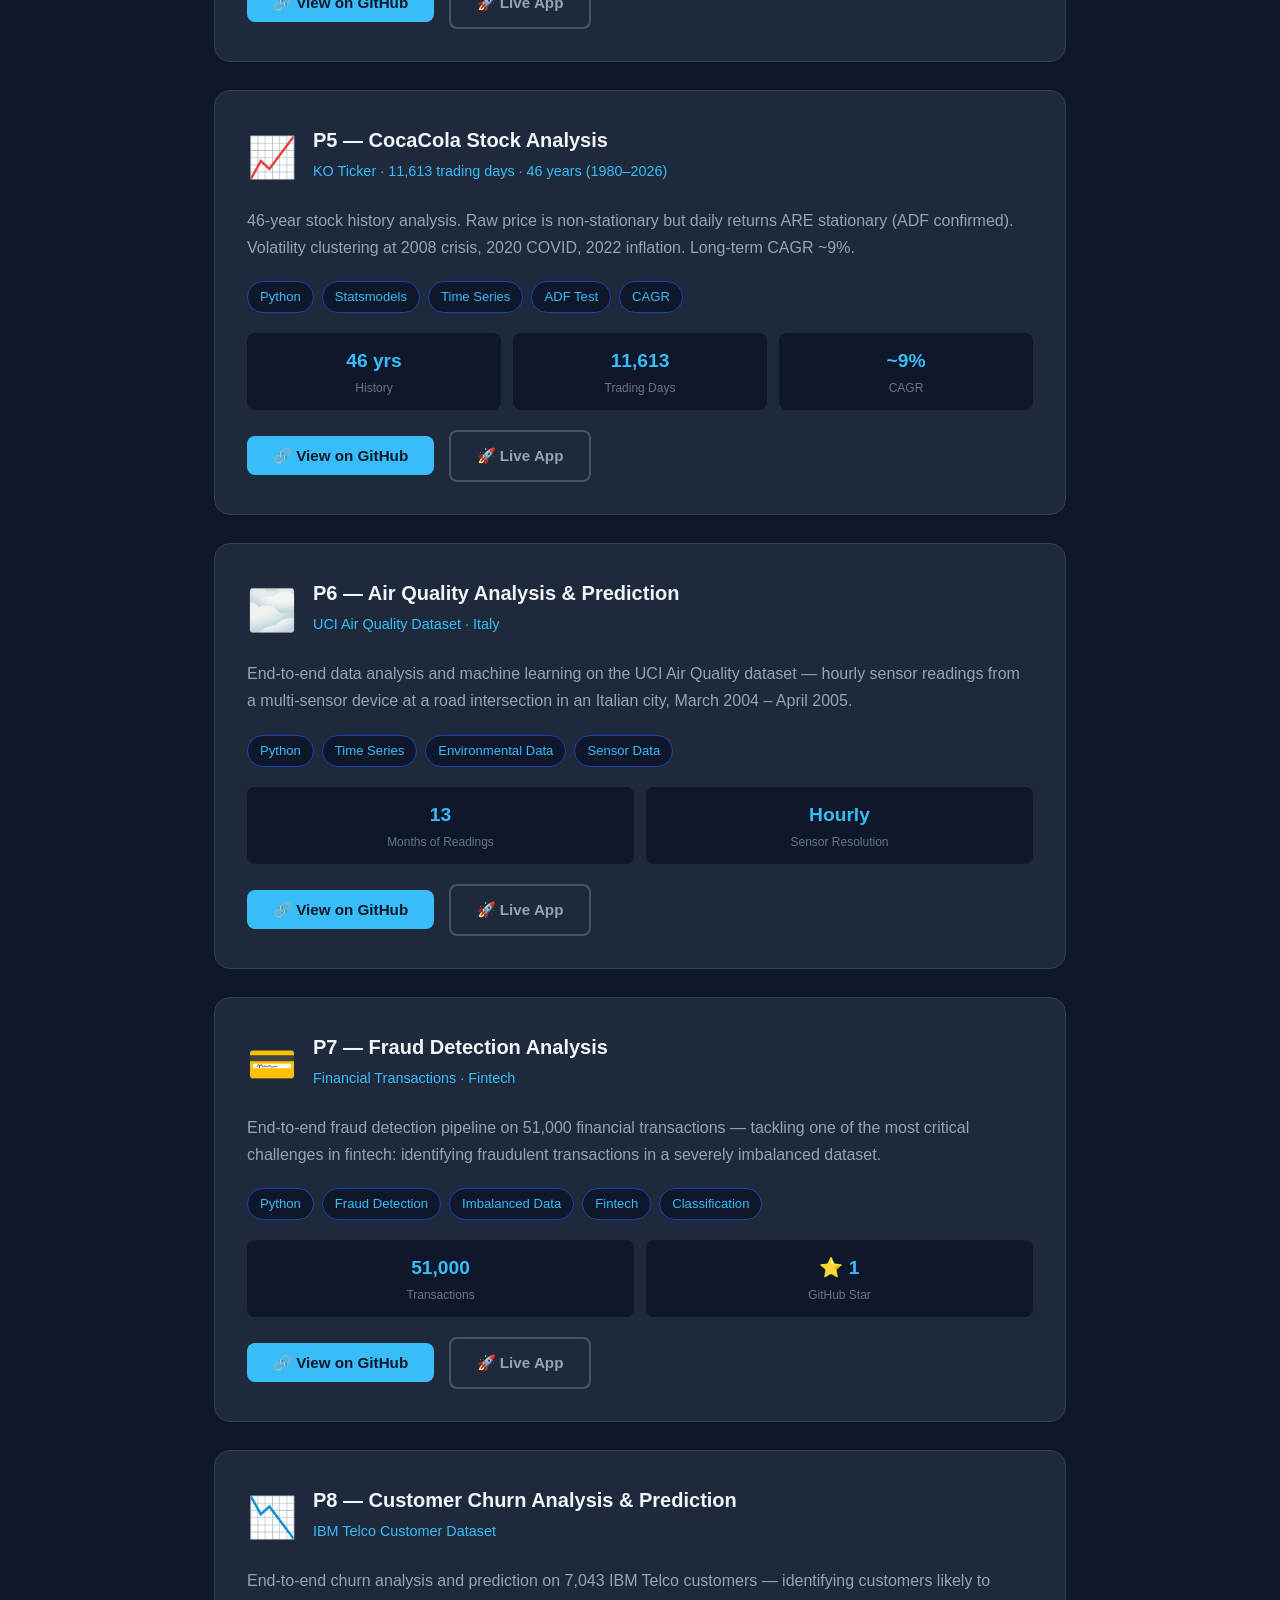
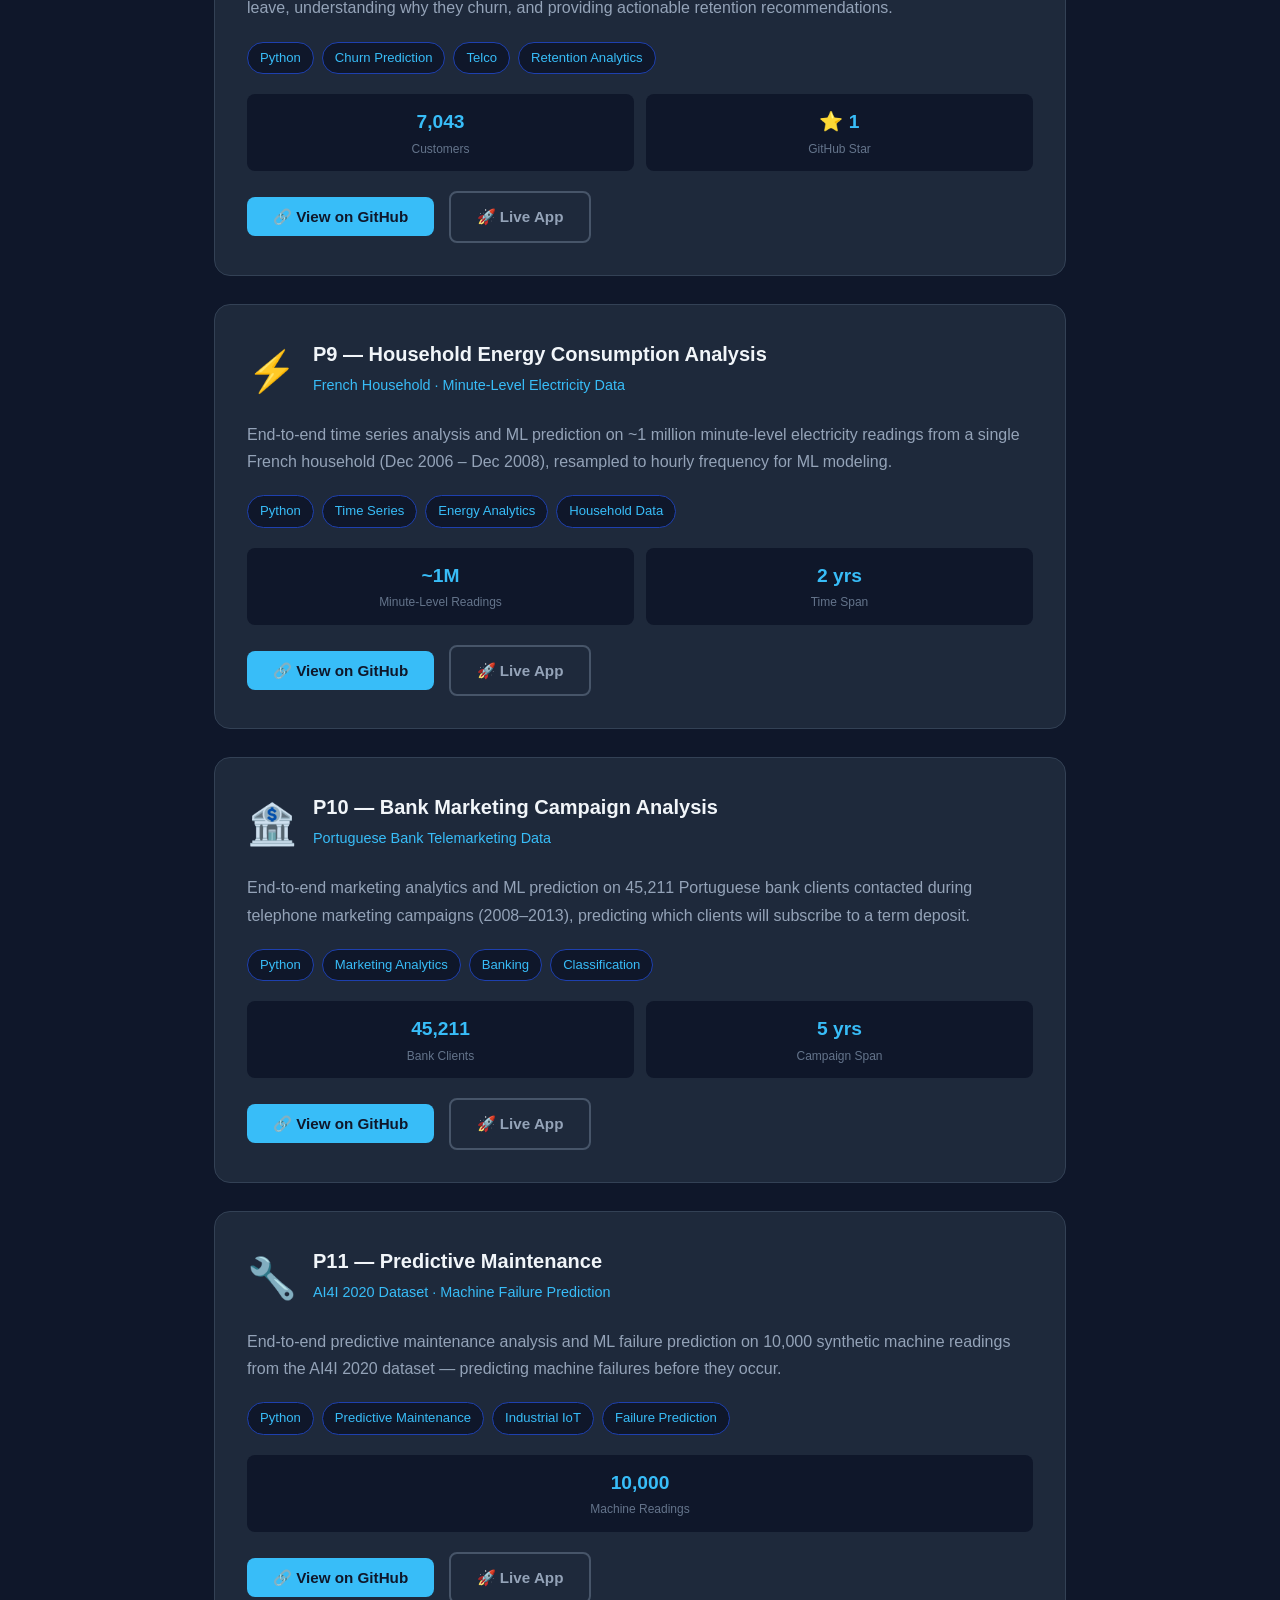
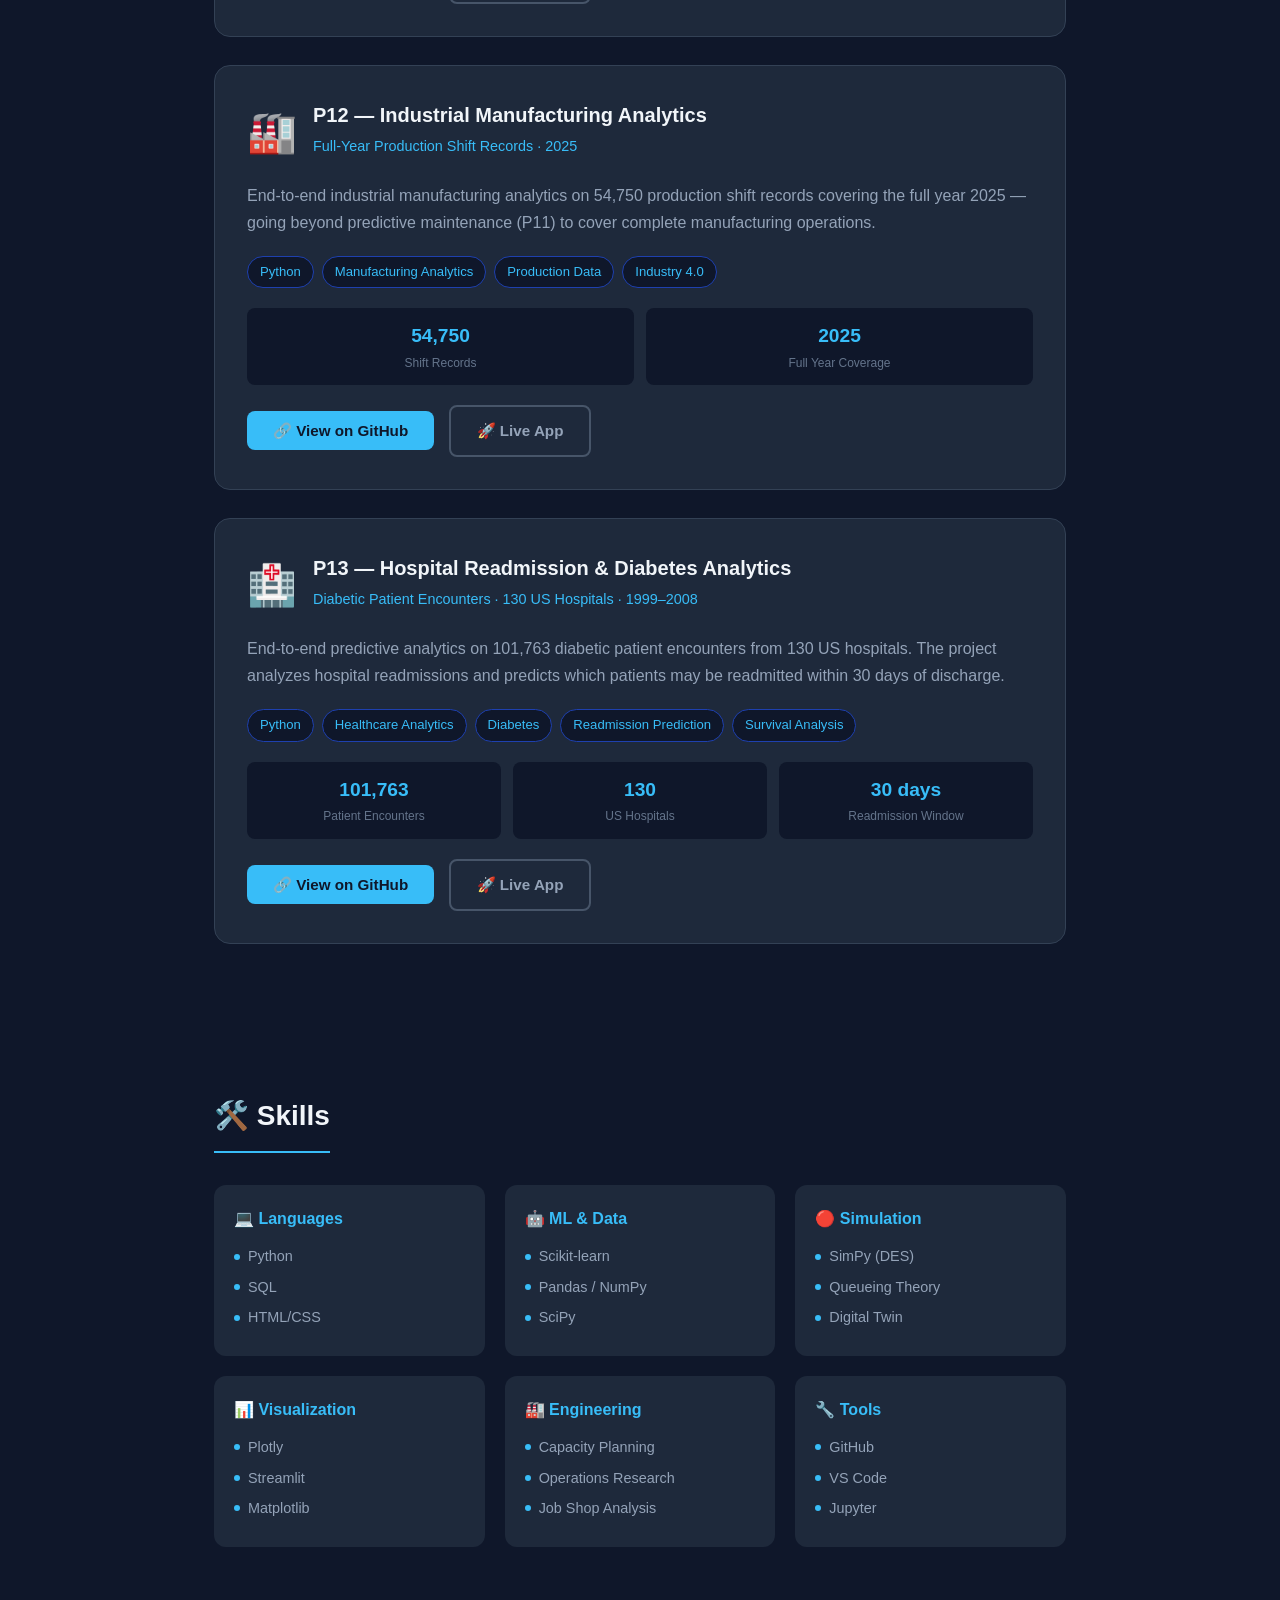
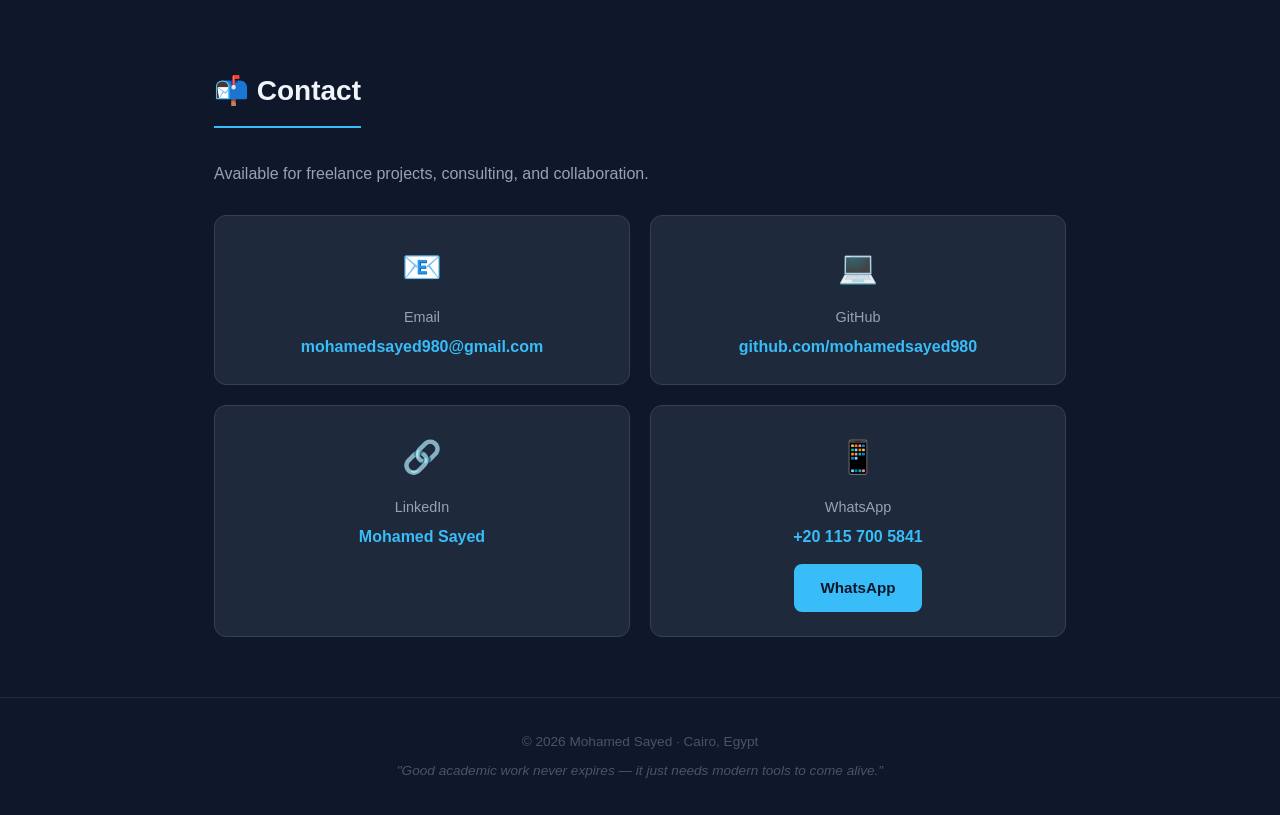
==== commit 2ded7c67: "Add files via upload" ====
--- a/index.html
+++ b/index.html
@@ -10,7 +10,8 @@
   <meta property="og:description" content="KPI dashboards, reporting and predictive models for manufacturing and operations. 13 live Streamlit projects." />
   <meta property="og:url" content="https://mohamedsayed980.github.io/mysite/" />
   <meta property="og:image" content="https://mohamedsayed980.github.io/mysite/preview.png" />
-  <meta name="twitter:card" content="summary_large_image" />
+  <meta name="twitter:card" content="summary_large_image" />
+  <link rel="icon" type="image/png" href="M3_logo.png" />
   <style>
     * { margin: 0; padding: 0; box-sizing: border-box; }
     body { font-family: 'Segoe UI', Tahoma, Geneva, Verdana, sans-serif; background: #0f172a; color: #e2e8f0; line-height: 1.7; }
@@ -20,7 +21,8 @@
     nav a { color: #94a3b8; text-decoration: none; font-size: 0.95rem; transition: color 0.2s; }
     nav a:hover { color: #38bdf8; }
     .hero { text-align: center; padding: 80px 20px 60px; background: linear-gradient(135deg, #1e293b 0%, #0f172a 100%); }
-    .hero .avatar { width: 110px; height: 110px; border-radius: 50%; background: linear-gradient(135deg, #38bdf8, #818cf8); display: flex; align-items: center; justify-content: center; font-size: 2.5rem; margin: 0 auto 24px; }
+    .hero .avatar { width: 120px; height: 120px; border-radius: 50%; box-shadow: 0 0 0 3px rgba(56,189,248,.85), 0 8px 24px rgba(0,0,0,.4); overflow: hidden; margin: 0 auto 24px; }
+    .hero .avatar img { width: 100%; height: 100%; object-fit: cover; display: block; }
     .hero h1 { font-size: 2.5rem; font-weight: 800; color: #f1f5f9; margin-bottom: 8px; }
     .hero h2 { font-size: 1.2rem; color: #38bdf8; font-weight: 500; margin-bottom: 12px; }
     .hero p { color: #94a3b8; max-width: 560px; margin: 0 auto 28px; }
@@ -80,14 +82,14 @@
 </nav>
 
 <div class="hero">
-  <div class="avatar">👨‍💻</div>
+  <div class="avatar"><img src="M3_logo.png" alt="M3 logo - Mohamed Sayed" /></div>
   <h1>Mohamed Sayed</h1>
   <h2>Data Analyst &middot; Manufacturing &amp; Operations Analytics</h2>
   <p>Mechanical Engineer turned Data Analyst &middot; 30+ years in manufacturing<br>M.Sc. Ain Shams University &middot; Cairo, Egypt &middot; Open to remote freelance work</p>
   <div class="hero-btns">
-    <a href="https://github.com/mohamedsayed980" target="_blank" class="btn btn-primary">GitHub Profile</a>
+    <a href="#contact" class="btn btn-primary">Contact Me</a>
     <a href="#projects" class="btn btn-outline">View Projects</a>
-    <a href="#contact" class="btn btn-outline">Contact Me</a>
+    <a href="https://github.com/mohamedsayed980" target="_blank" class="btn btn-outline">GitHub Profile</a>
   </div>
 </div>
 
@@ -97,7 +99,7 @@
   <div class="about-grid">
     <div class="about-card">
       <h4>🎓 Education</h4>
-      <p>M.Sc. Mechanical Engineering (Production)<br>Ain Shams University, Cairo, 1999<br>Supervisor: Prof. Amin K. ELkharbotly</p>
+      <p><strong>M.Sc. Mechanical Engineering</strong> &middot; 1995&ndash;1999<br>Ain Shams University &middot; Grade: Very Good<br>Thesis: A Queueing-Oriented Decision Process for Capacity Planning in a Job Shop Environment<br><span style="display:block;margin-top:10px"><strong>B.Sc. Mechanical Engineering</strong> &middot; 1985&ndash;1990<br>Ain Shams University &middot; Grade: Good<br>Design &amp; Production Dept.</span></p>
     </div>
     <div class="about-card">
       <h4>💼 Specialization</h4>
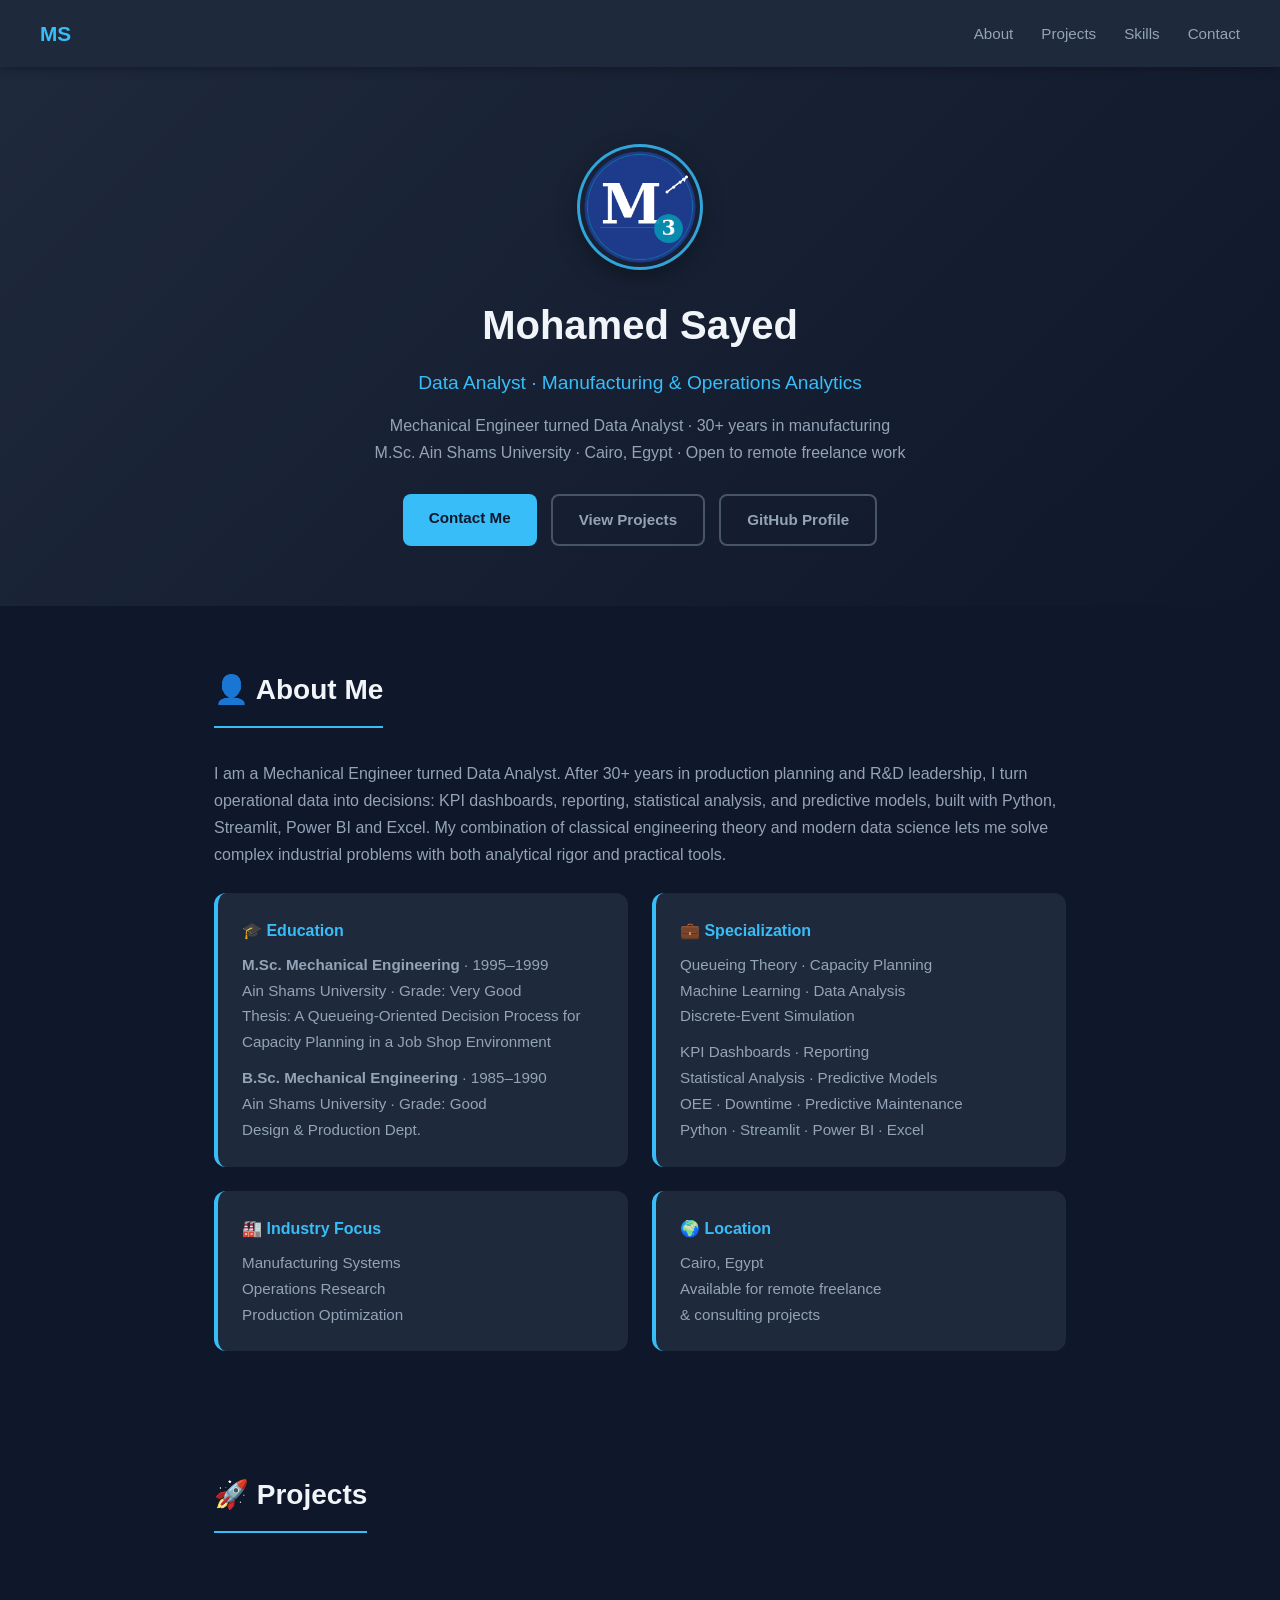
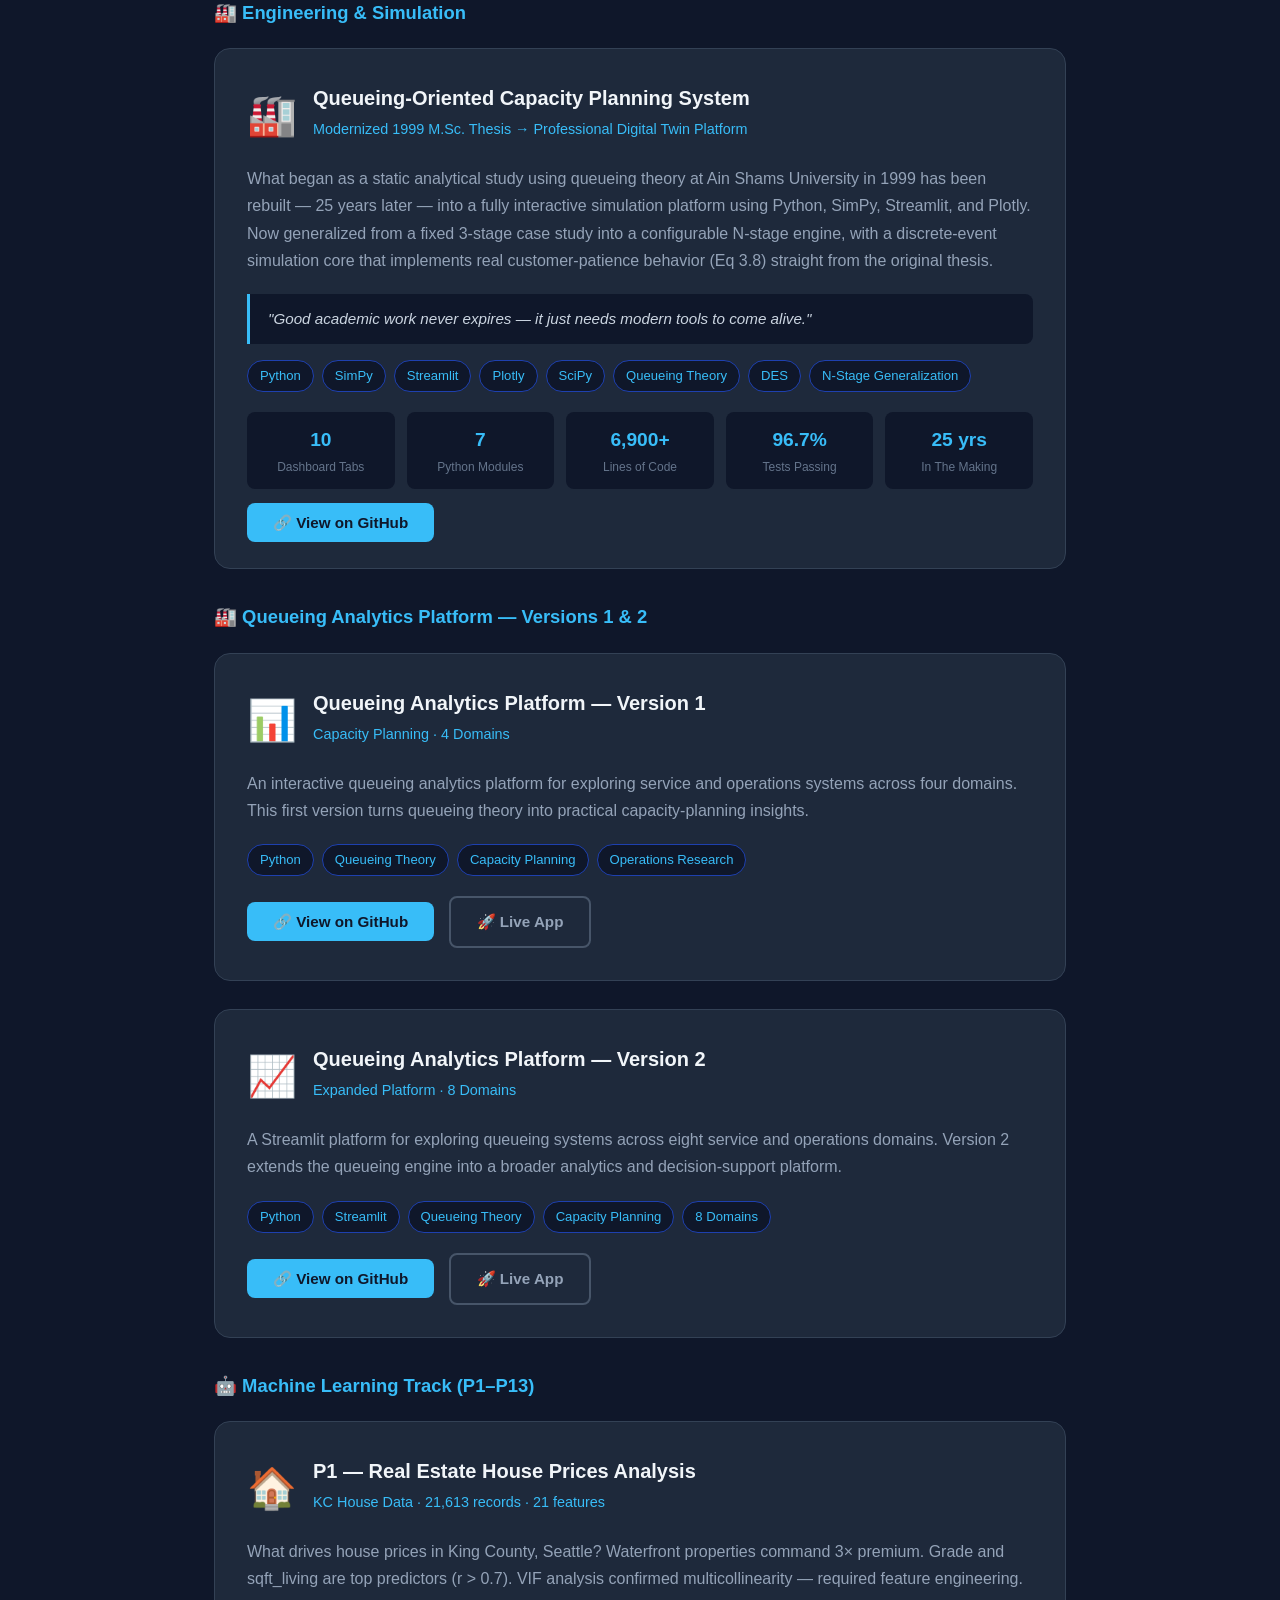
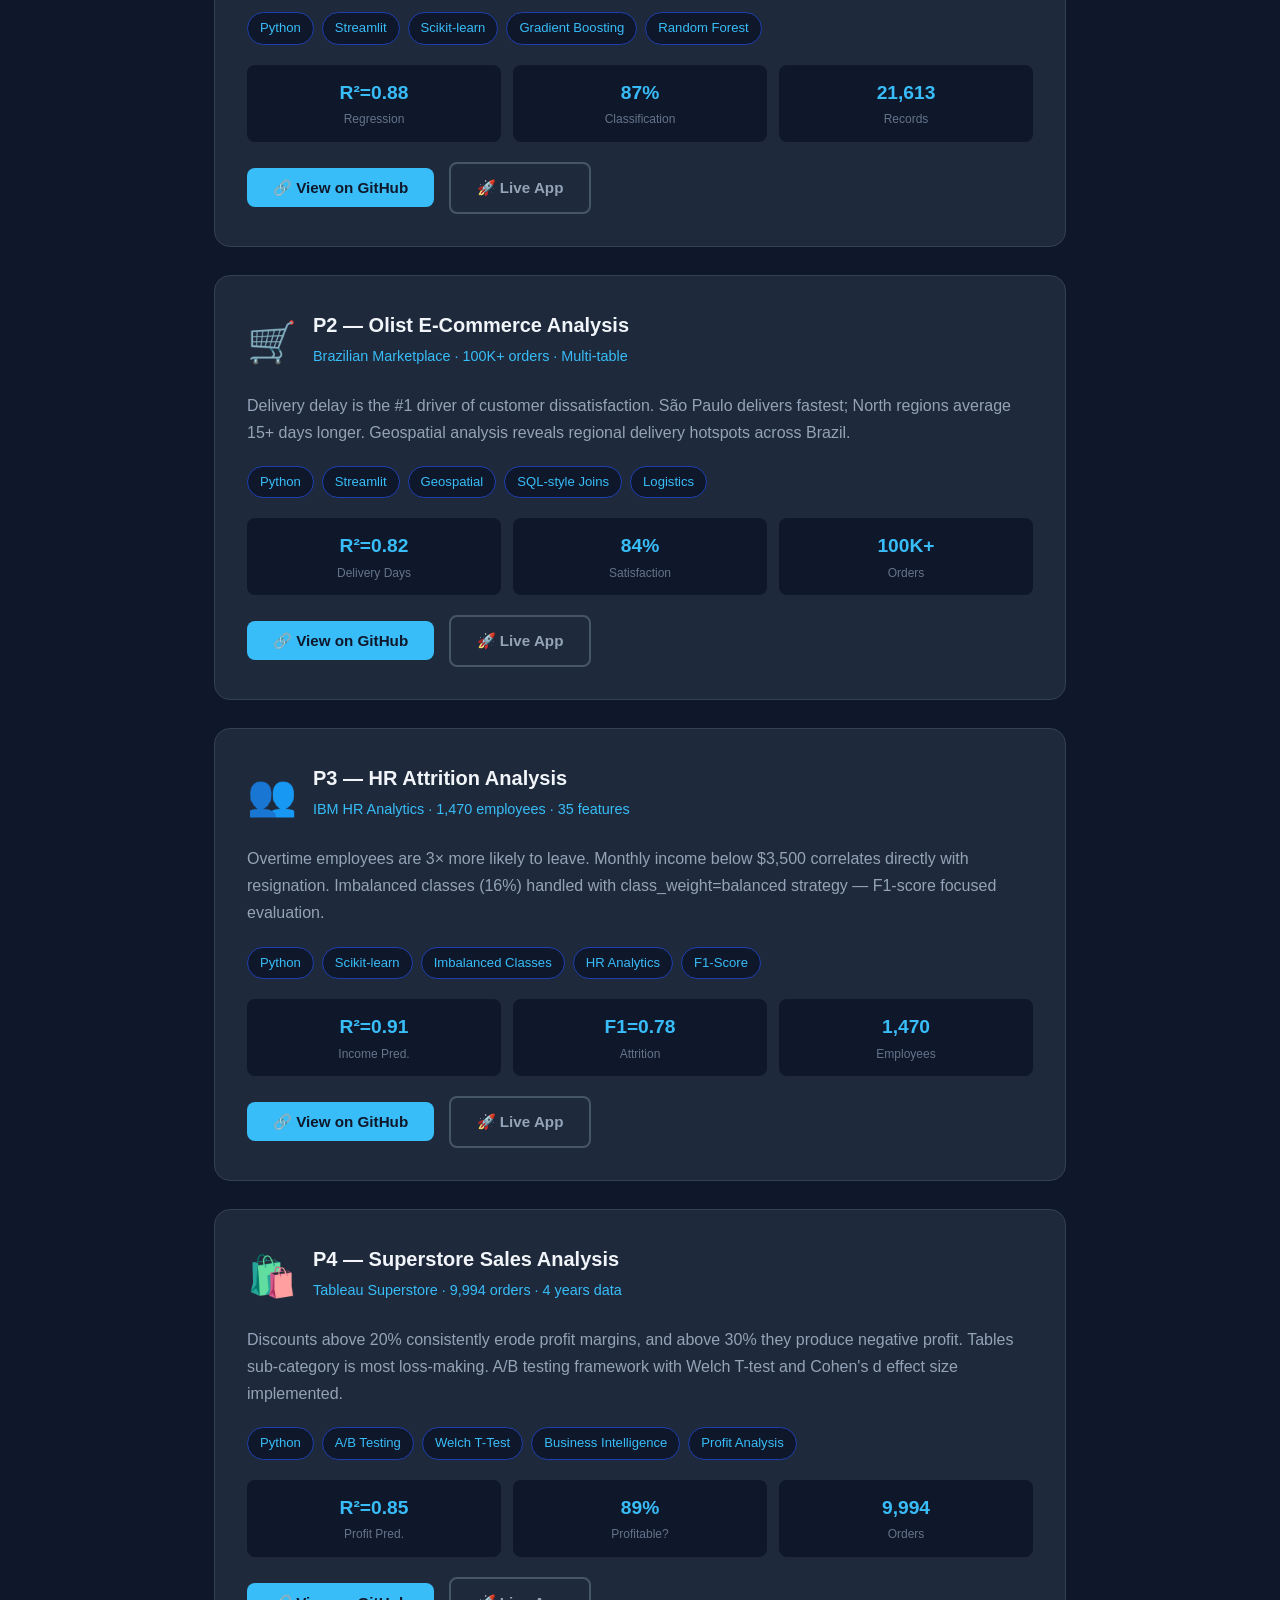
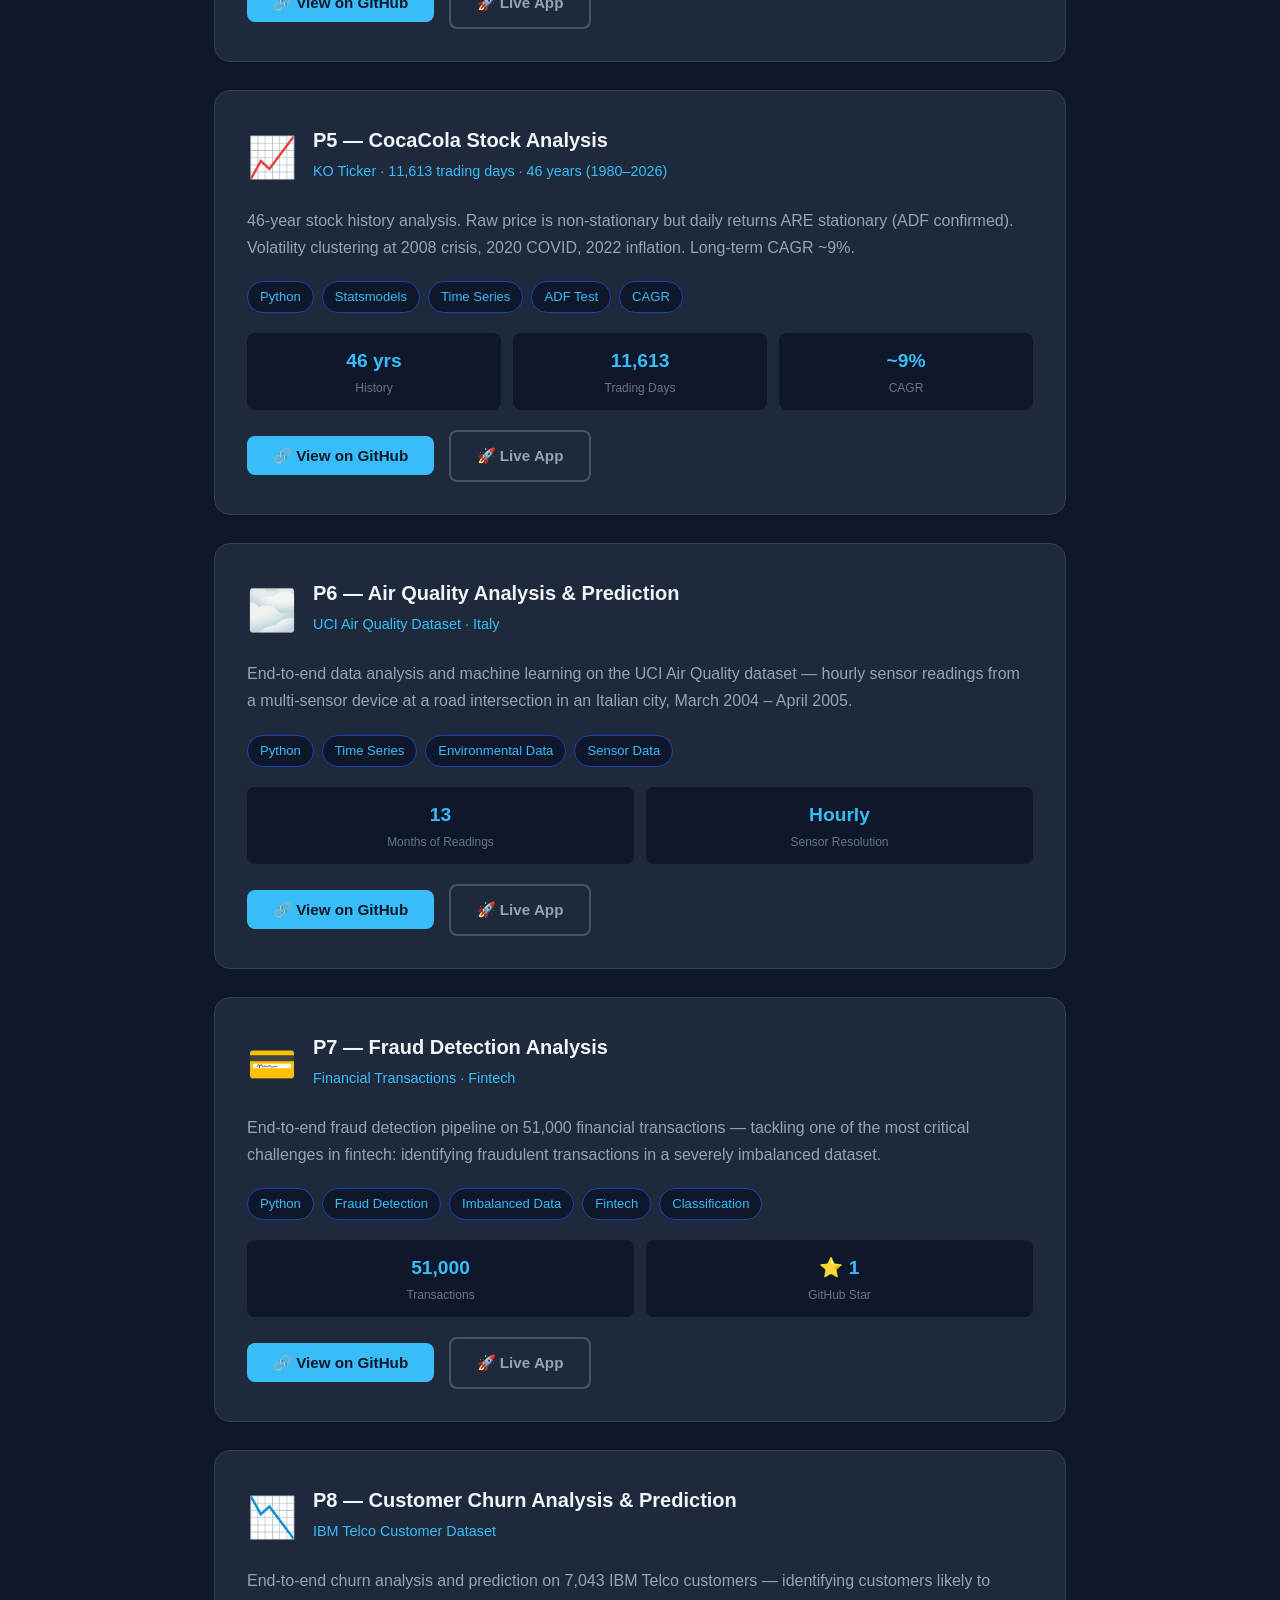
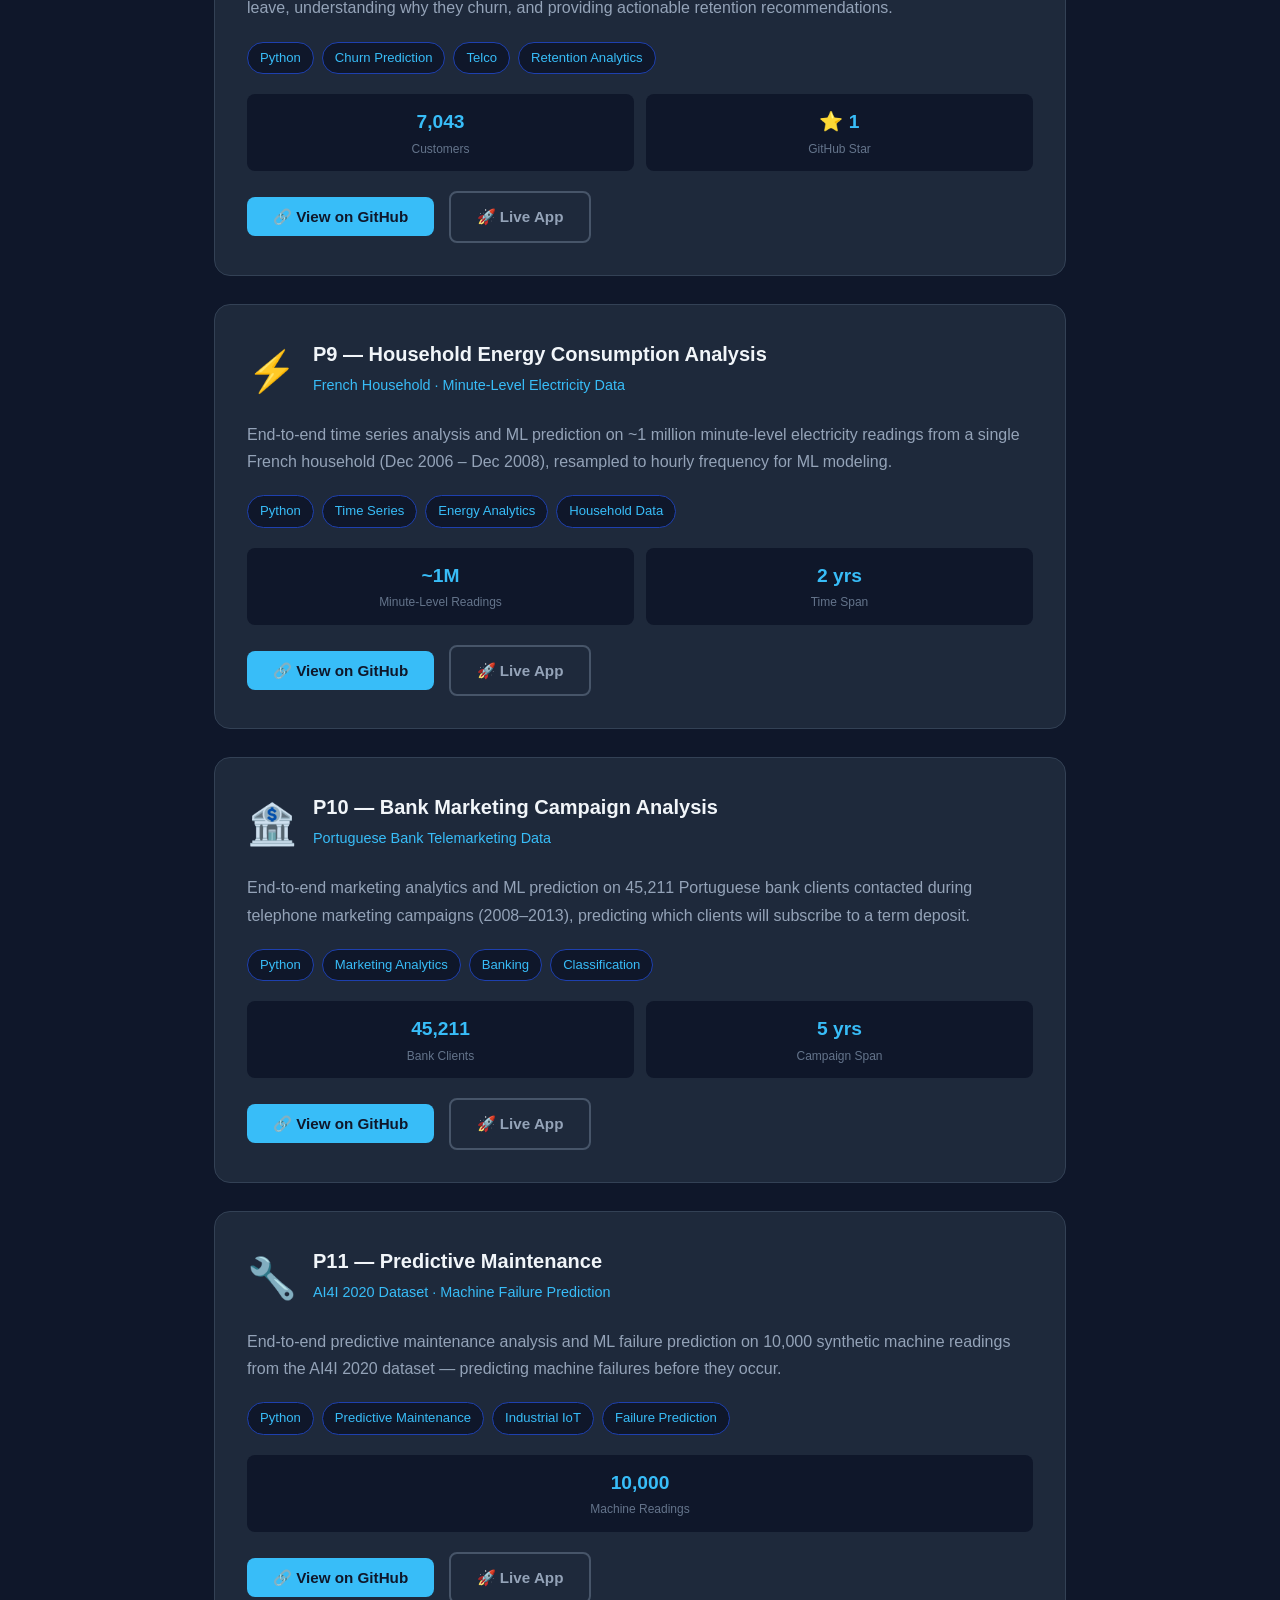
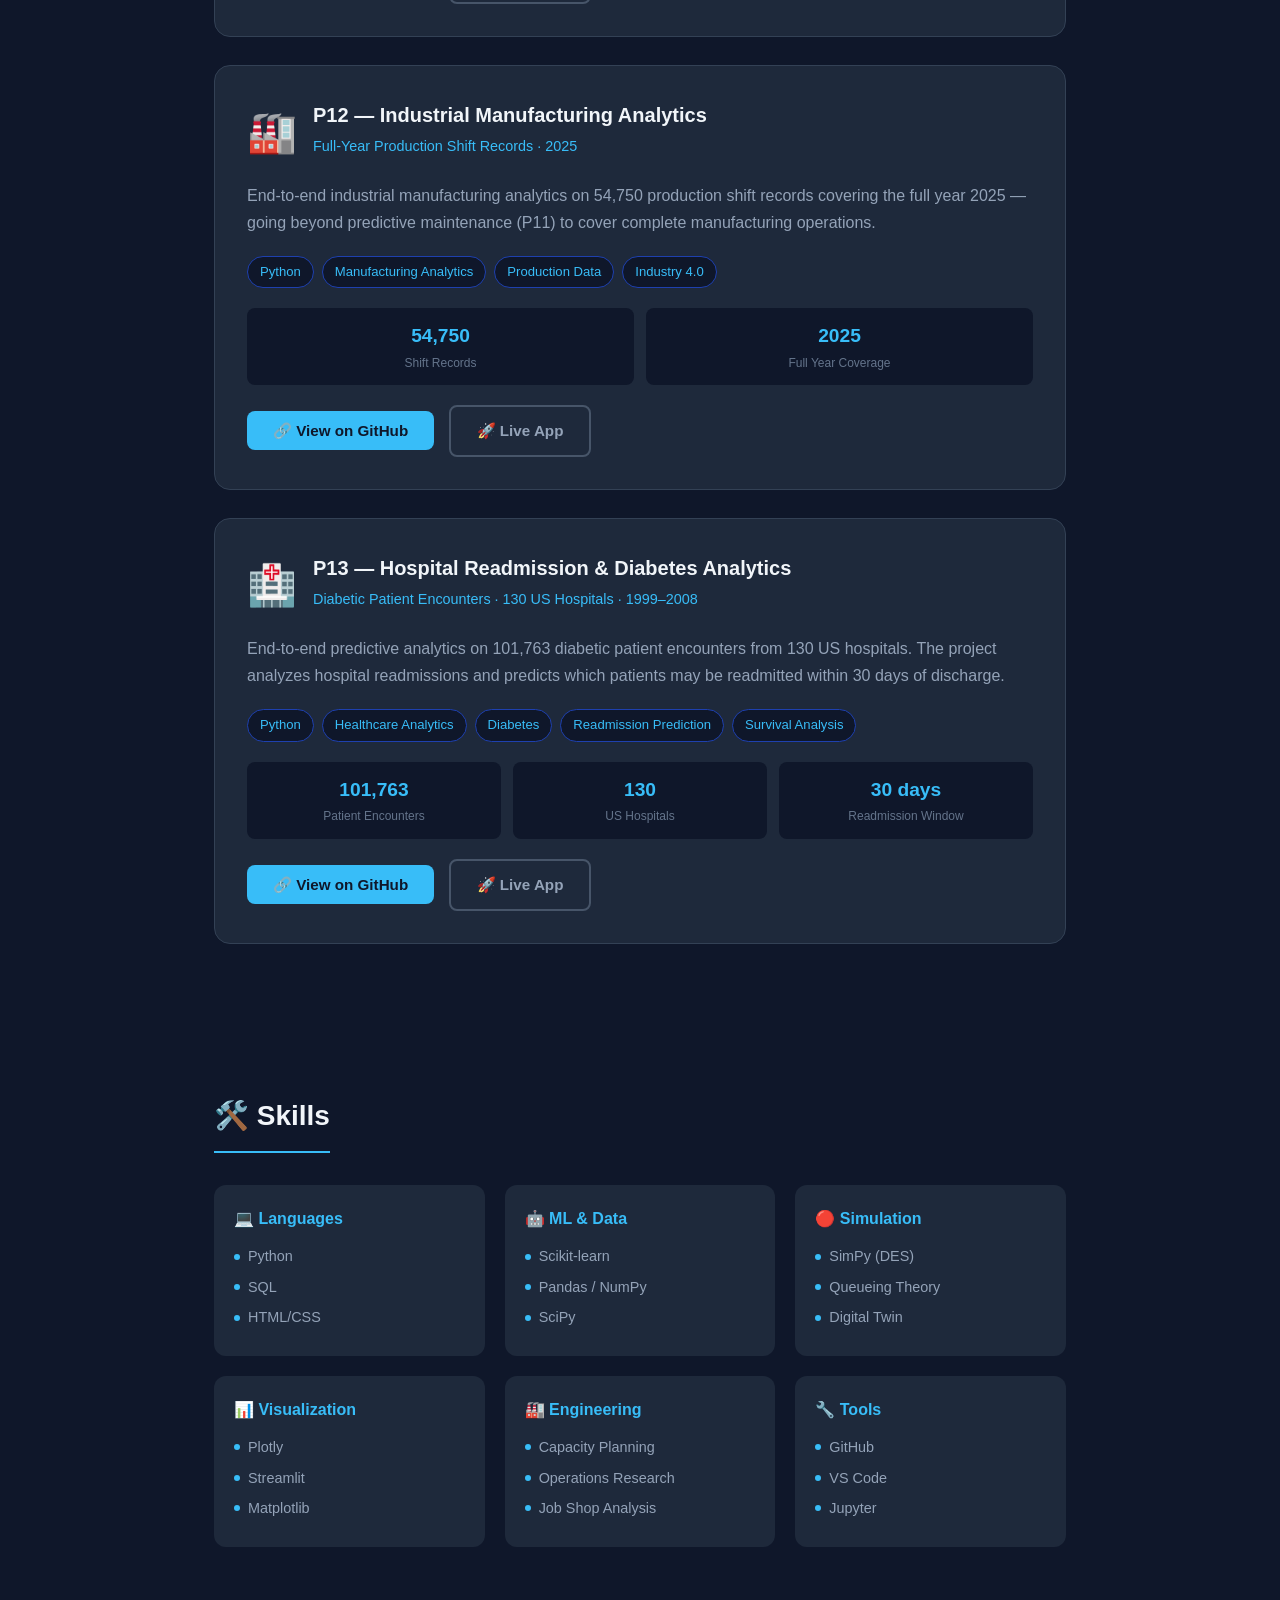
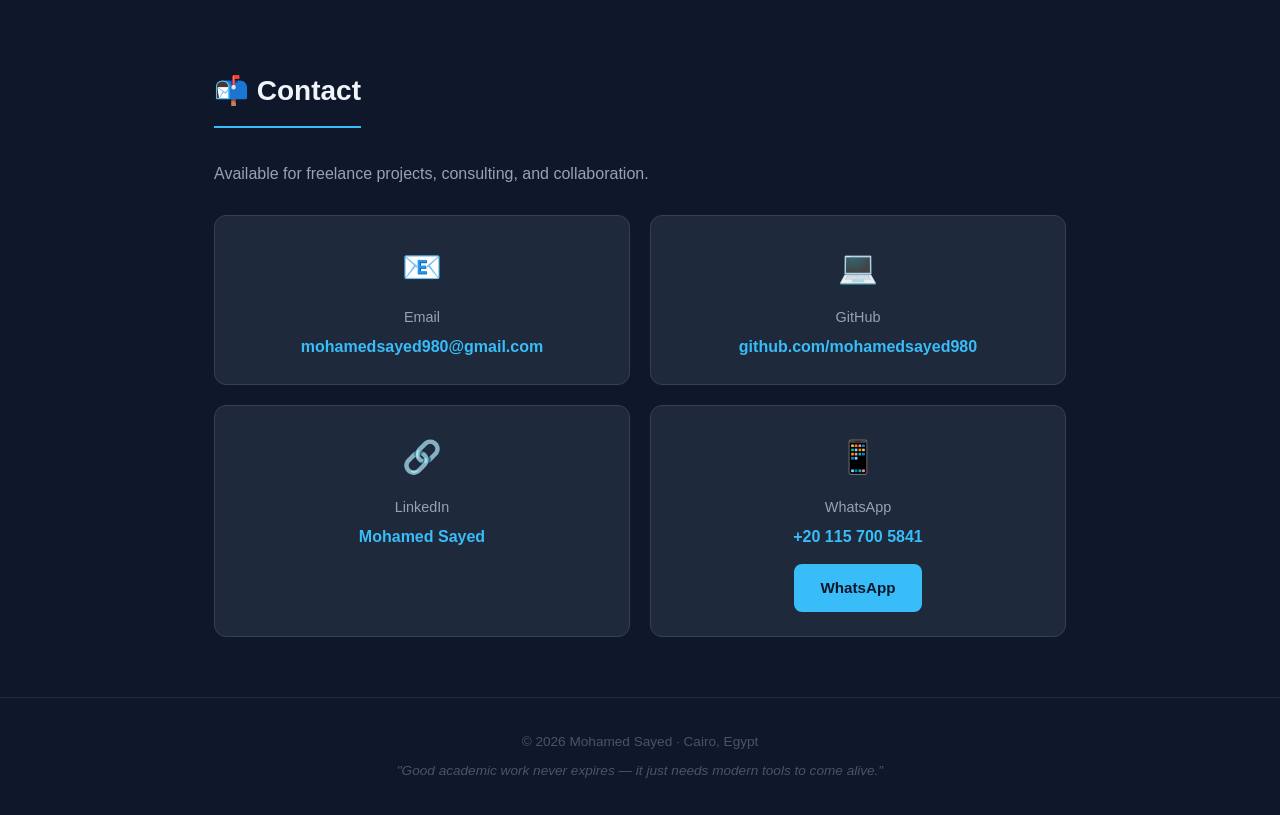
==== commit 15166947: "Add files via upload" ====
--- a/index.html
+++ b/index.html
@@ -103,7 +103,7 @@
     </div>
     <div class="about-card">
       <h4>💼 Specialization</h4>
-      <p>Queueing Theory · Capacity Planning<br>Machine Learning · Data Analysis<br>Discrete-Event Simulation</p>
+      <p>Queueing Theory &middot; Capacity Planning<br>Machine Learning &middot; Data Analysis<br>Discrete-Event Simulation<span style="display:block;margin-top:10px">KPI Dashboards &middot; Reporting<br>Statistical Analysis &middot; Predictive Models<br>OEE &middot; Downtime &middot; Predictive Maintenance<br>Python &middot; Streamlit &middot; Power BI &middot; Excel</span></p>
     </div>
     <div class="about-card">
       <h4>🏭 Industry Focus</h4>
